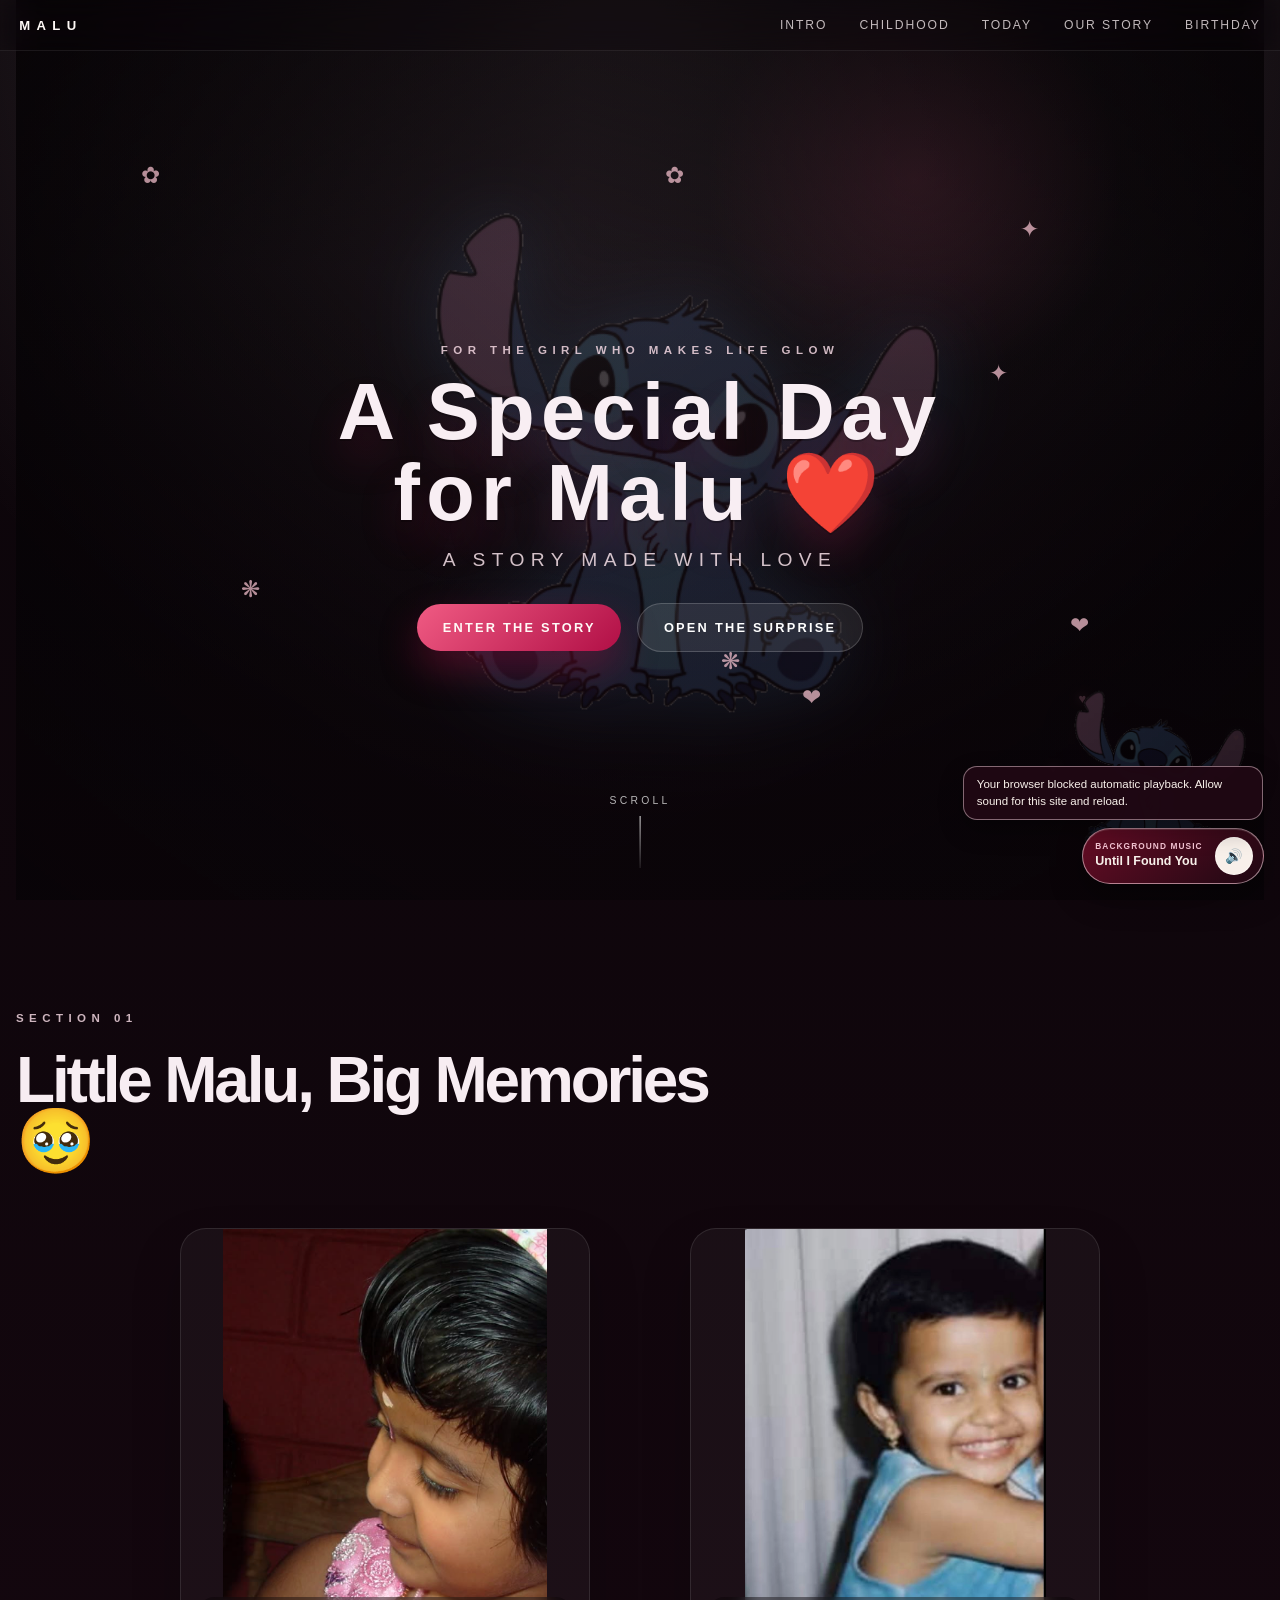
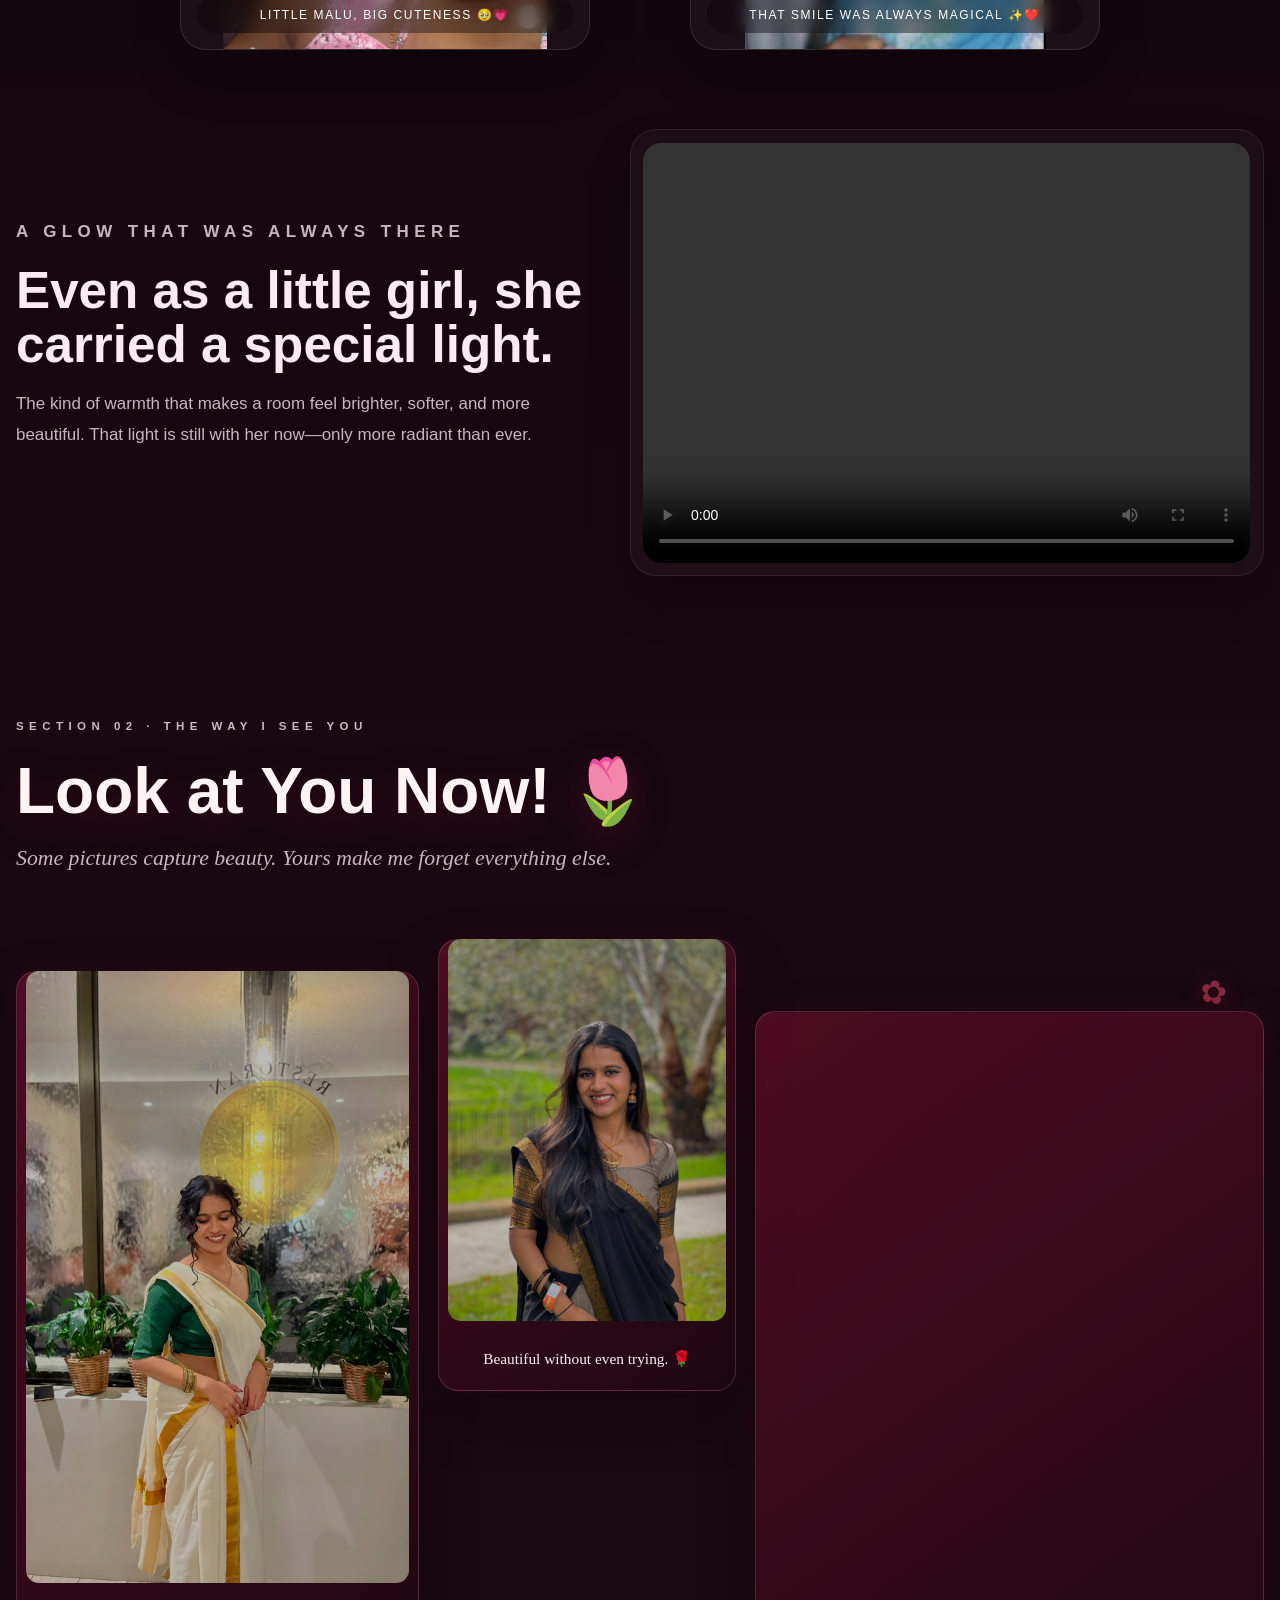
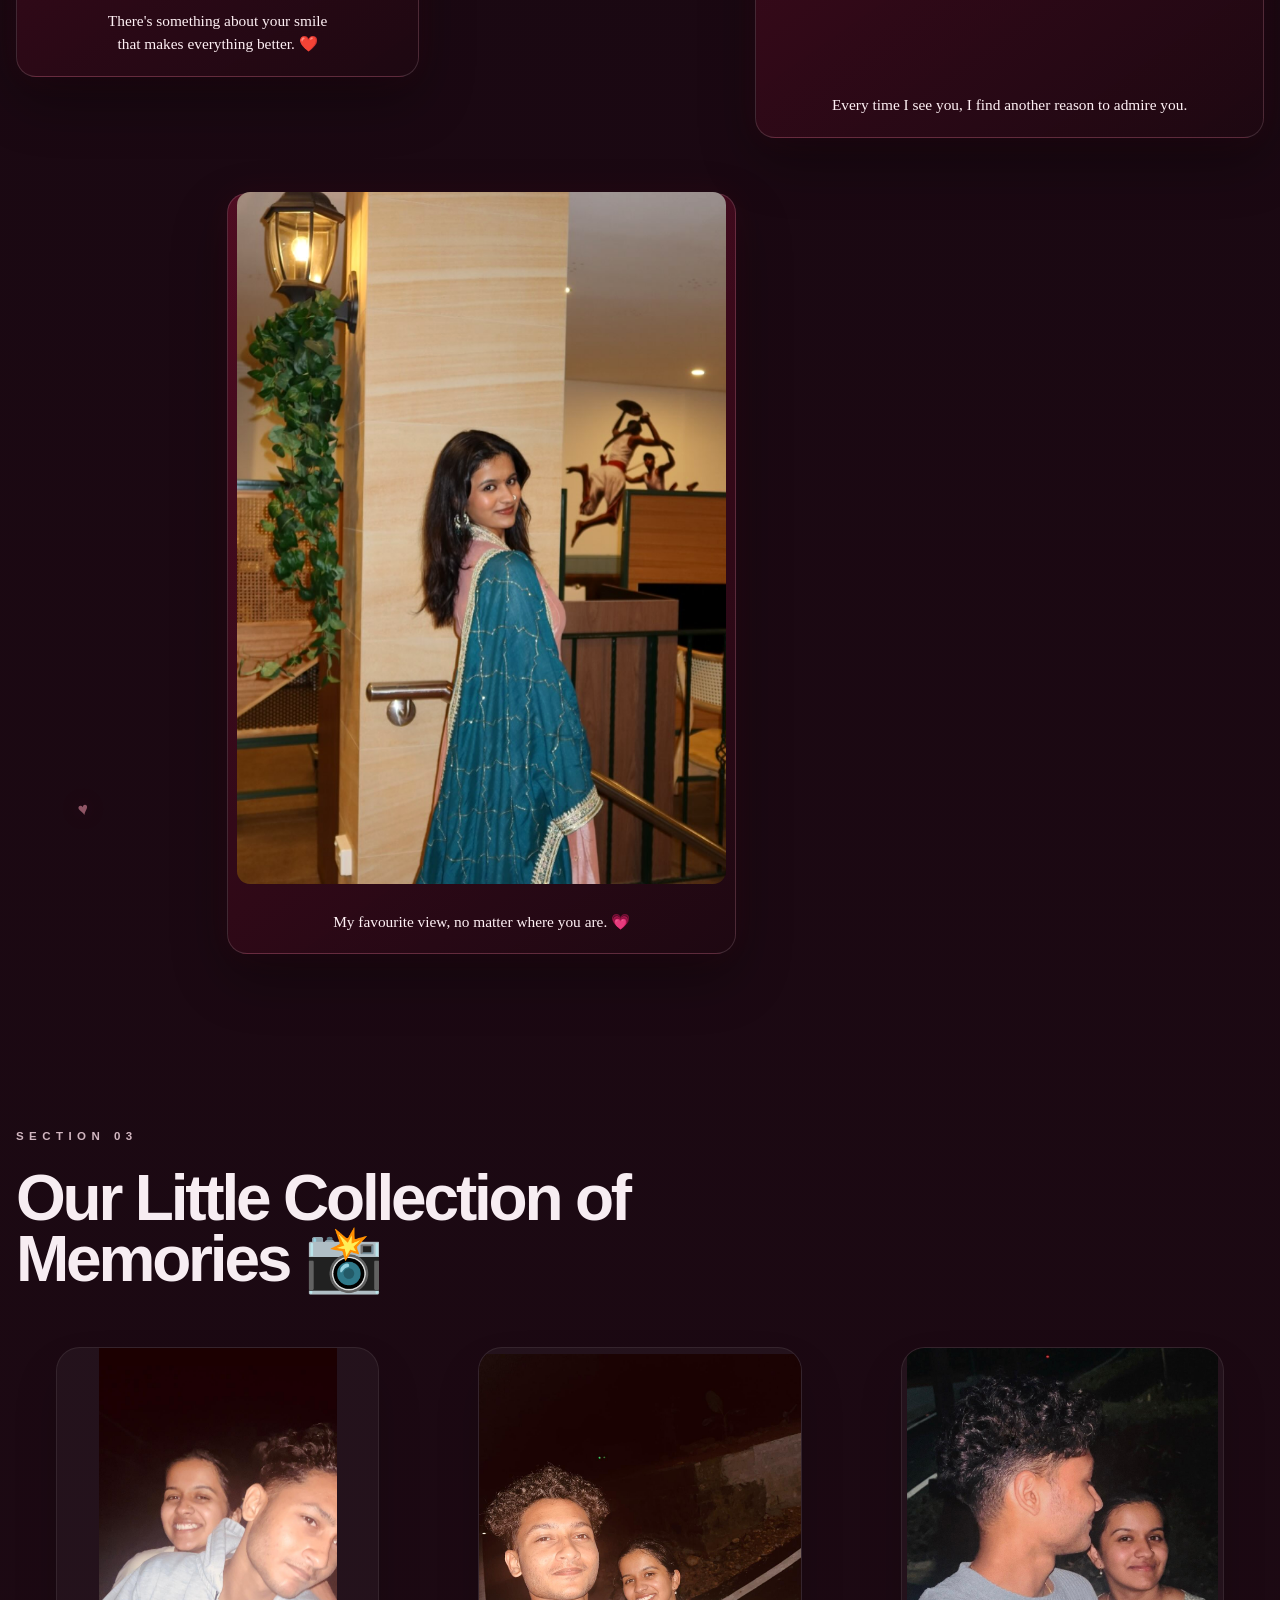
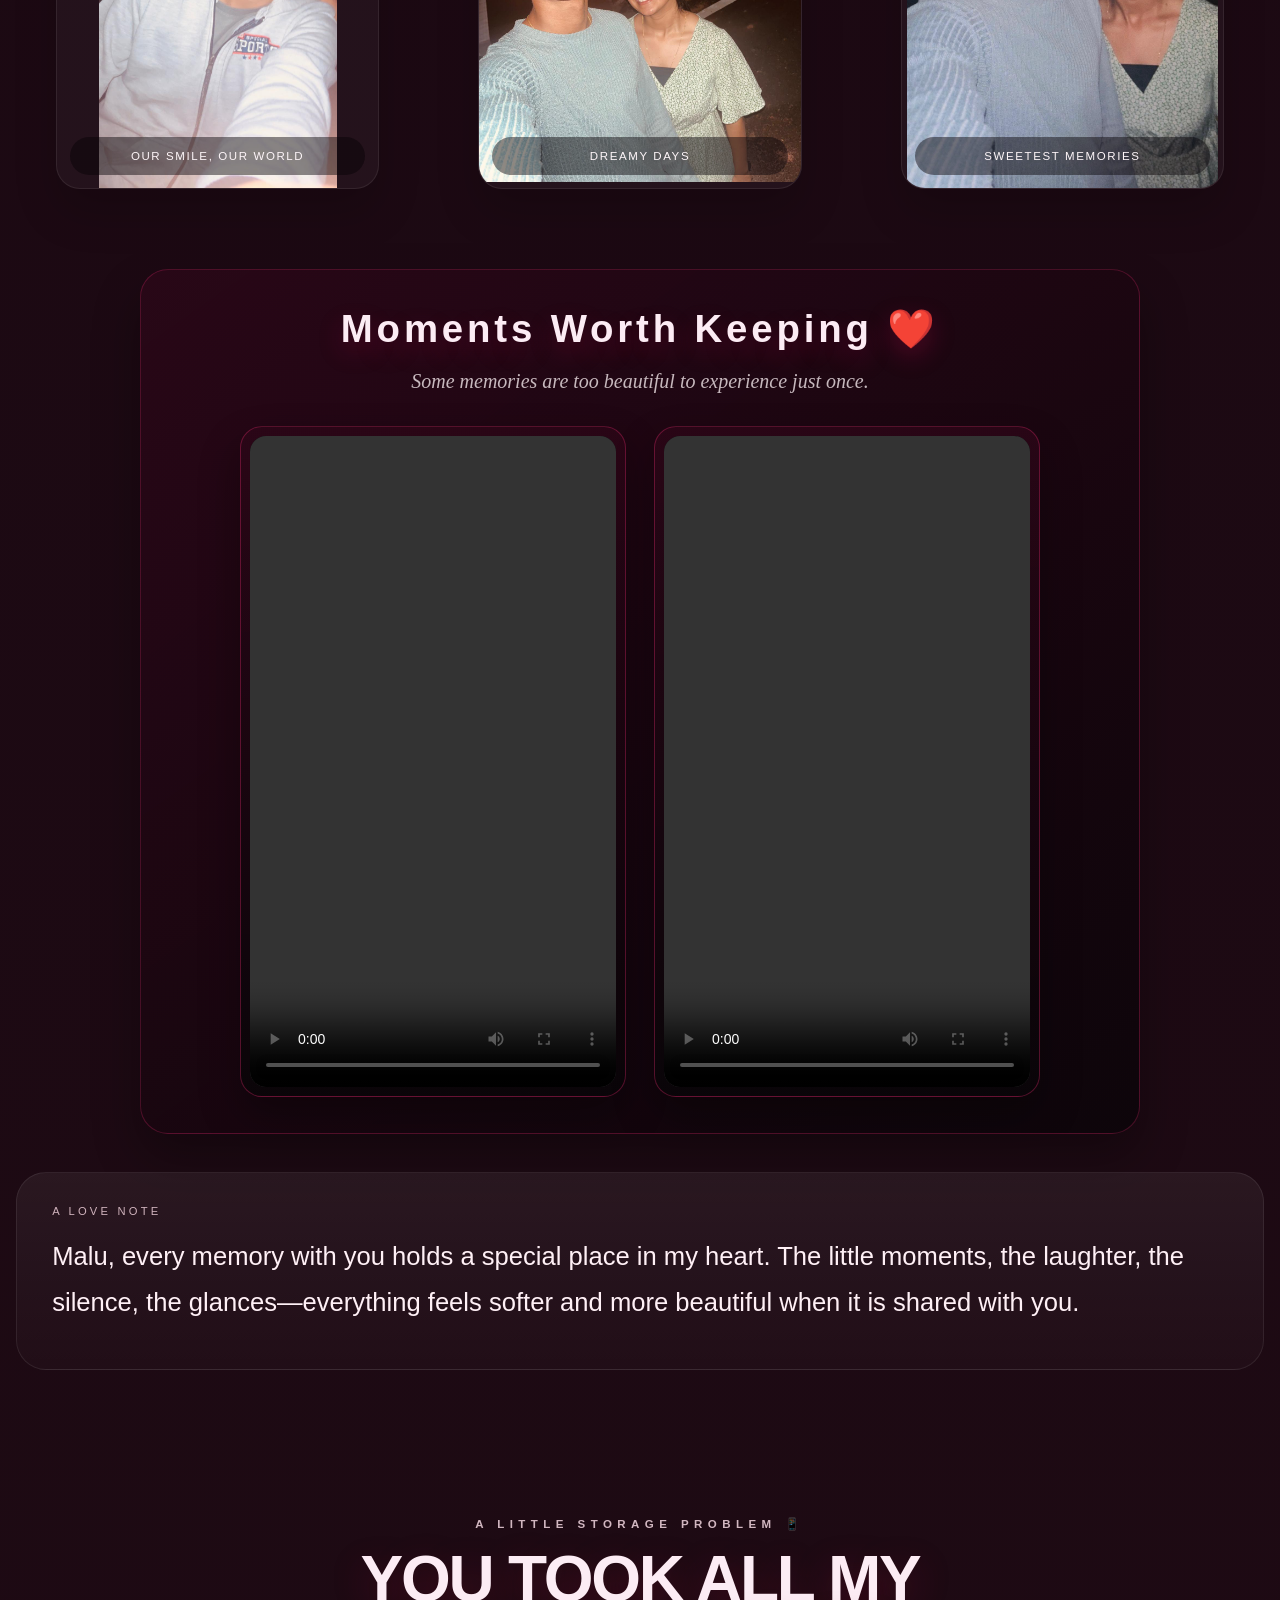
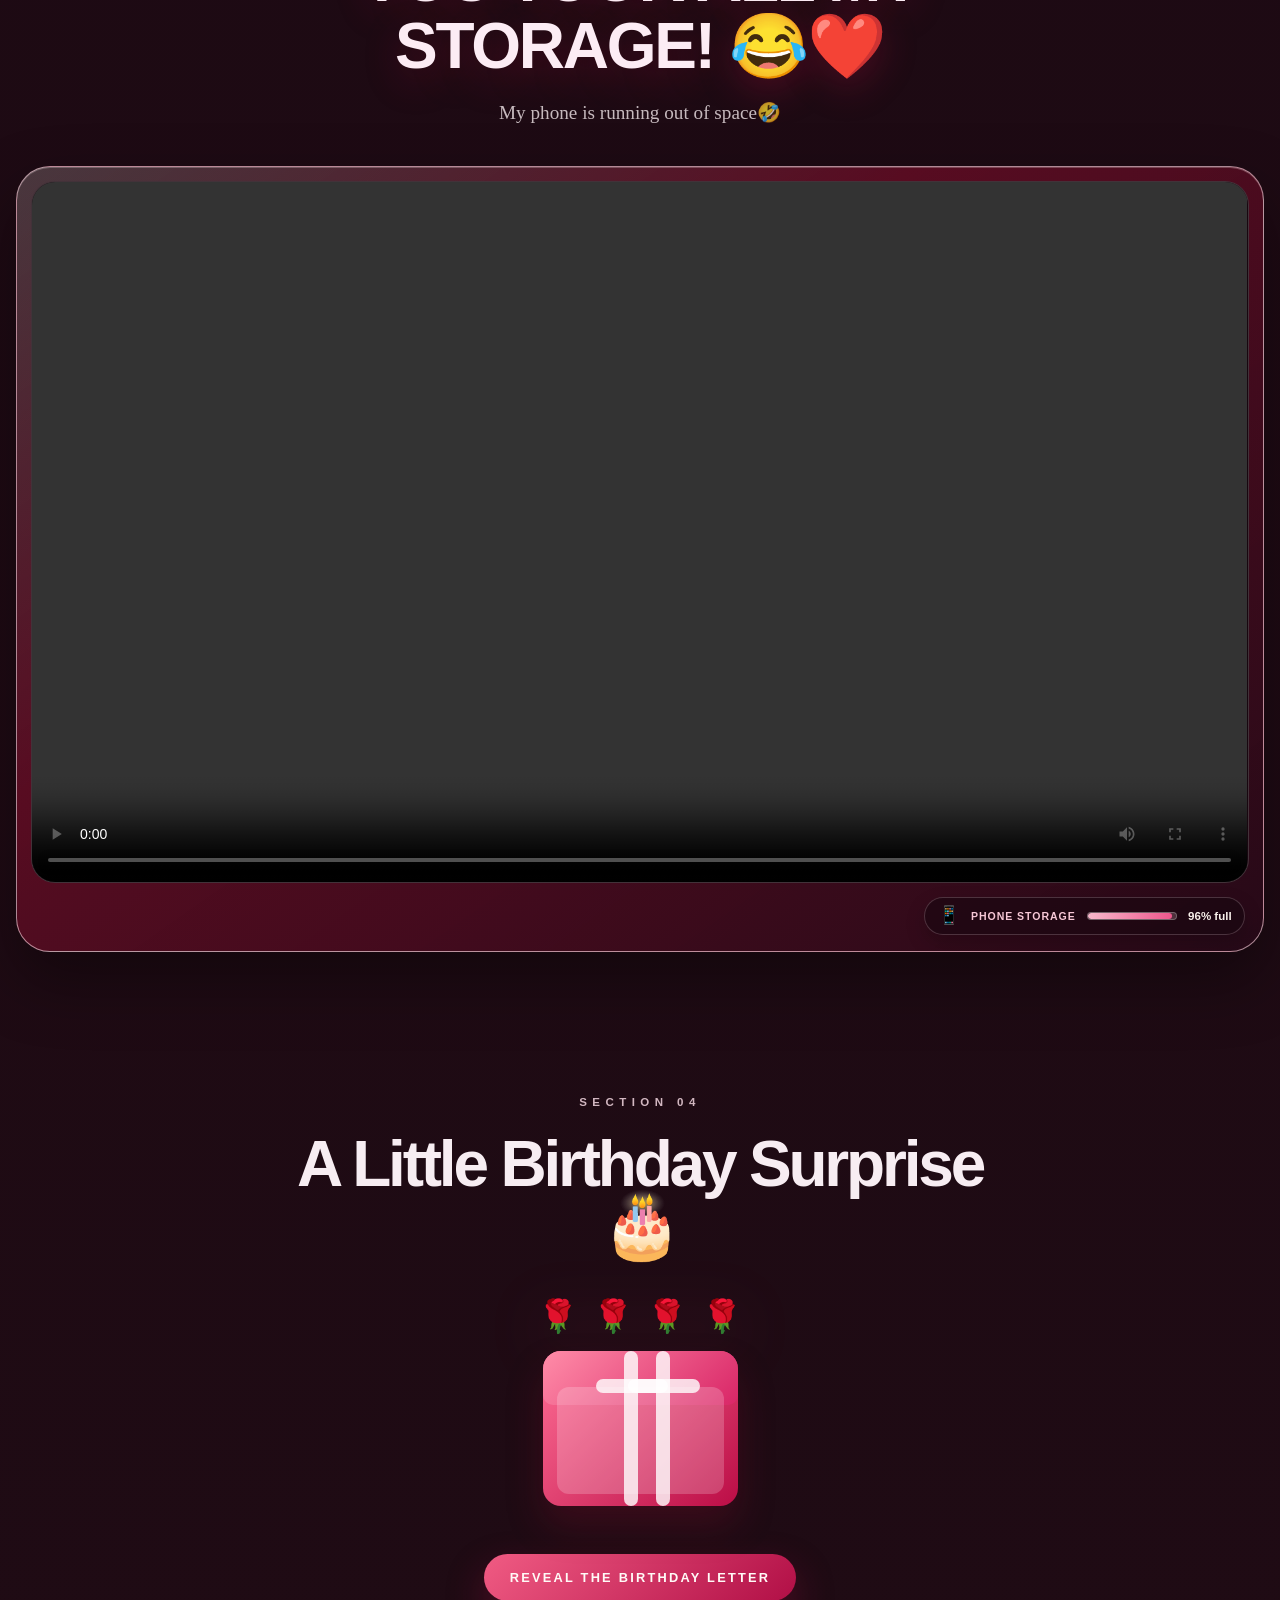
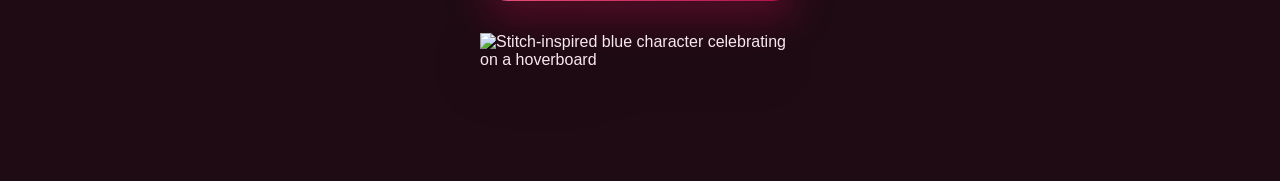
==== index.html @ 9139779d "Save birthday website updates Co-authored-by: Copilot <223556219+Copilot@users.noreply.github.com>" ====
﻿<!DOCTYPE html>
<html lang="en">
  <head>
    <meta charset="UTF-8" />
    <meta name="viewport" content="width=device-width, initial-scale=1.0" />
    <title>A Special Day for Malu ❤️</title>
    <meta
      name="description"
      content="A cinematic, romantic birthday experience for Malu with a premium editorial design, storybook moments, and a heartfelt birthday finale."
    />
    <link rel="stylesheet" href="css/style.css?v=20261124-autoplay-music" />
    <script src="js/script.js?v=20261124-autoplay-music" defer></script>
  </head>
  <body>
    <div id="loader" class="loader" aria-live="polite">
      <div class="loader-ring"></div>
      <span>Opening the story</span>
    </div>

    <div class="stitch-background" aria-hidden="true">
      <img class="homepage-stitch-image" src="media/characters/Screenshot 2026-11-21 162611.png" alt="" />
      <span class="homepage-stitch-heart homepage-stitch-heart-one">♥</span>
      <span class="homepage-stitch-heart homepage-stitch-heart-two">♥</span>
      <span class="homepage-stitch-heart homepage-stitch-heart-three">♥</span>
    </div>

    <header class="topbar">
      <div class="topbar-inner">
        <a href="#intro" class="brand">MALU</a>
        <nav class="nav" aria-label="Main navigation">
          <a href="#intro">Intro</a>
          <a href="#childhood">Childhood</a>
          <a href="#today">Today</a>
          <a href="#story">Our Story</a>
          <a href="#birthday">Birthday</a>
        </nav>
        <button class="nav-toggle" type="button" aria-label="Toggle navigation" aria-expanded="false">
          <span></span>
          <span></span>
          <span></span>
        </button>
      </div>
    </header>

    <main class="site-shell">
      <section id="intro" class="hero section-panel">
        <div class="hero-media" aria-hidden="true">
          <img class="hero-stitch-image" src="media/characters/Screenshot 2026-11-21 162611.png" alt="" />
          <div class="hero-overlay"></div>
        </div>

        <div class="floating-petals" aria-hidden="true">
          <span>✿</span>
          <span>❋</span>
          <span>✦</span>
          <span>❤</span>
          <span>✿</span>
          <span>❋</span>
          <span>✦</span>
          <span>❤</span>
        </div>

        <div class="hero-content reveal">
          <p class="eyebrow">For the girl who makes life glow</p>
          <h1>A Special Day for Malu ❤️</h1>
          <p class="hero-subtitle">A STORY MADE WITH LOVE</p>
          <div class="hero-actions">
            <a class="button-primary" href="#childhood">Enter the story</a>
            <button class="button-secondary" type="button" data-target="#birthday">Open the surprise</button>
          </div>
        </div>

        <div class="scroll-indicator" aria-label="Scroll to the next section">
          <span>Scroll</span>
          <span class="scroll-line"></span>
        </div>
      </section>

      <section id="childhood" class="story-section section-panel reveal">
        <div class="section-heading">
          <p class="eyebrow">Section 01</p>
          <h2>Little Malu, Big Memories 🥹</h2>
        </div>

        <div class="gallery-grid childhood-gallery">
          <figure class="media-card childhood-card lightbox-trigger reveal" data-image="./media/childhood/Screenshot 2026-11-11 215910.png" data-caption="Little Malu, big cuteness 🥹💗">
            <img src="./media/childhood/Screenshot 2026-11-11 215910.png" alt="Little Malu as a child" />
            <figcaption>Little Malu, big cuteness 🥹💗</figcaption>
          </figure>
          <figure class="media-card childhood-card lightbox-trigger reveal" data-image="./media/childhood/Screenshot 2026-11-11 220209.png" data-caption="That smile was always magical ✨❤️">
            <img src="./media/childhood/Screenshot 2026-11-11 220209.png" alt="Malu smiling as a child" />
            <figcaption>That smile was always magical ✨❤️</figcaption>
          </figure>
        </div>

        <div class="feature-row">
          <div class="feature-copy">
            <p class="eyebrow">A glow that was always there</p>
            <h3>Even as a little girl, she carried a special light.</h3>
            <p>
              The kind of warmth that makes a room feel brighter, softer, and more beautiful.
              That light is still with her now—only more radiant than ever.
            </p>
          </div>
          <div class="feature-media video-frame">
            <video controls preload="metadata" aria-label="Childhood video of Malu">
              <source src="media/childhood/IMG_3162.mp4" type="video/mp4" />
            </video>
          </div>
        </div>
      </section>

      <section id="today" class="story-section section-panel reveal">
        <div class="section-heading gallery-heading">
          <p class="eyebrow">Section 02 · The way I see you</p>
          <h2>Look at You Now! 🌷</h2>
          <p class="gallery-subtitle">Some pictures capture beauty. Yours make me forget everything else.</p>
        </div>

        <div class="portrait-gallery" aria-label="Photographs of Malu">
          <figure class="portrait-card portrait-card-one reveal lightbox-trigger" data-image="media/now/Screenshot 2026-11-08 233700.png" data-caption="There's something about your smile that makes everything better. ❤️">
            <img class="portrait-image" src="media/now/Screenshot 2026-11-08 233700.png" alt="Malu in the first photograph" loading="lazy" decoding="async" />
            <figcaption>There's something about your smile that makes everything better. ❤️</figcaption>
          </figure>
          <figure class="portrait-card portrait-card-two reveal lightbox-trigger" data-image="media/now/Screenshot 2026-11-08 234834.png" data-caption="Beautiful without even trying. 🌹">
            <img class="portrait-image" src="media/now/Screenshot 2026-11-08 234834.png" alt="Malu in the second photograph" loading="lazy" decoding="async" />
            <figcaption>Beautiful without even trying. 🌹</figcaption>
          </figure>
          <figure class="portrait-card portrait-card-three reveal lightbox-trigger" data-image="media/now/Screenshot 2026-11-08 234926.png" data-caption="Every time I see you, I find another reason to admire you.">
            <img class="portrait-image" src="media/now/Screenshot 2026-11-08 234926.png" alt="Malu in the third photograph" loading="lazy" decoding="async" />
            <figcaption>Every time I see you, I find another reason to admire you.</figcaption>
          </figure>
          <figure class="portrait-card portrait-card-four reveal lightbox-trigger" data-image="media/now/Screenshot 2026-11-08 234954.png" data-caption="My favourite view, no matter where you are. 💗">
            <img class="portrait-image" src="media/now/Screenshot 2026-11-08 234954.png" alt="Malu in the fourth photograph" loading="lazy" decoding="async" />
            <figcaption>My favourite view, no matter where you are. 💗</figcaption>
          </figure>
          <span class="gallery-decoration gallery-decoration-rose" aria-hidden="true">✿</span>
          <span class="gallery-decoration gallery-decoration-heart" aria-hidden="true">♥</span>
        </div>
      </section>

      <section id="story" class="story-section section-panel reveal">
        <div class="section-heading">
          <p class="eyebrow">Section 03</p>
          <h2>Our Little Collection of Memories 📸</h2>
        </div>

        <div class="story-gallery our-story-gallery">
          <figure class="story-card lightbox-trigger" data-image="media/us/WhatsApp Image 2026-11-21 at 3.37.15 PM.jpeg" data-caption="One of the little moments I wish I could replay forever.">
            <img src="media/us/WhatsApp Image 2026-11-21 at 3.37.15 PM.jpeg" alt="Couple photo together" />
            <figcaption>Our smile, our world</figcaption>
          </figure>
          <figure class="story-card lightbox-trigger" data-image="media/us/WhatsApp Image 2026-11-21 at 3.37.15 PM (1).jpeg" data-caption="Every memory with you feels like a dream I never want to wake from.">
            <img src="media/us/WhatsApp Image 2026-11-21 at 3.37.15 PM (1).jpeg" alt="Couple photo together" />
            <figcaption>Dreamy days</figcaption>
          </figure>
          <figure class="story-card lightbox-trigger" data-image="media/us/WhatsApp Image 2026-11-21 at 3.37.15 PM (2).jpeg" data-caption="The sweetest kind of happiness is the one we share.">
            <img src="media/us/WhatsApp Image 2026-11-21 at 3.37.15 PM (2).jpeg" alt="Couple photo together" />
            <figcaption>Sweetest memories</figcaption>
          </figure>
        </div>

        <section class="us-video-moments reveal fade-in-up" aria-labelledby="homepage-video-heading">
          <div class="us-video-heading">
            <h2 id="homepage-video-heading">Moments Worth Keeping ❤️</h2>
            <p>Some memories are too beautiful to experience just once.</p>
          </div>
          <div class="us-video-grid">
            <figure class="us-video-card">
              <video controls preload="metadata" playsinline aria-label="Our favourite moments together, video one">
                <source src="media/us/IMG_0276.mp4" type="video/mp4" />
              </video>
            </figure>
            <figure class="us-video-card">
              <video controls preload="metadata" playsinline aria-label="Our favourite moments together, video two">
                <source src="media/us/IMG_0404.mp4" type="video/mp4" />
              </video>
            </figure>
          </div>
        </section>

        <div class="love-message reveal">
          <div class="message-label">A love note</div>
          <p class="typing-text" data-text="Malu, every memory with you holds a special place in my heart. The little moments, the laughter, the silence, the glances—everything feels softer and more beautiful when it is shared with you."></p>
        </div>
      </section>

      <section id="storage-video" class="story-section section-panel storage-video-section reveal" aria-labelledby="storage-video-title">
        <div class="storage-video-heading">
          <p class="eyebrow">A LITTLE STORAGE PROBLEM 📱</p>
          <h2 id="storage-video-title">YOU TOOK ALL MY STORAGE! 😂❤️</h2>
          <p>
            My phone is running out of space🤣
          </p>
        </div>

        <div class="storage-video-frame">
          <video class="storage-video-player" controls preload="metadata" playsinline aria-label="A playful video about running out of phone storage">
            <source src="media/videos/WhatsApp Video 2026-11-24 at 9.21.32 PM.mp4" type="video/mp4" />
            Your browser does not support HTML video.
          </video>
          <div class="storage-status">
            <span class="storage-status-icon" aria-hidden="true">📱</span>
            <span class="storage-status-label">PHONE STORAGE</span>
            <span class="storage-meter" role="progressbar" aria-label="Phone storage nearly full" aria-valuemin="0" aria-valuemax="100" aria-valuenow="96">
              <span class="storage-meter-fill"></span>
            </span>
            <span class="storage-status-value">96% full</span>
          </div>
        </div>
      </section>

      <section id="birthday" class="story-section birthday-section section-panel reveal">
        <div class="section-heading center-heading">
          <p class="eyebrow">Section 04</p>
          <h2>A Little Birthday Surprise 🎂</h2>
        </div>

        <div class="birthday-stage">
          <div class="rose-ring" aria-hidden="true">
            <span>🌹</span>
            <span>🌹</span>
            <span>🌹</span>
            <span>🌹</span>
          </div>

          <button class="gift-box" id="gift-box" type="button" aria-label="Open the birthday gift">
            <span class="gift-lid"></span>
            <span class="gift-box-body"></span>
            <span class="gift-ribbon gift-ribbon-left"></span>
            <span class="gift-ribbon gift-ribbon-right"></span>
          </button>

          <audio id="site-background-music" autoplay loop preload="auto">
            <source src="media/music/until-i-found-you.mp3" type="audio/mpeg" />
          </audio>
        </div>

        <div class="letter-wrap">
          <button class="button-primary reveal-letter" id="reveal-letter" type="button">Reveal the birthday letter</button>
          <article class="letter-card" id="birthday-letter" hidden>
            <p>
              Happy Birthday, Malu! ❤️🌷<br /><br />
              I hope today brings you as much happiness as you bring to the people around you. I wish I could make this day extra special for you and give you all the little things that make you smile.<br /><br />
              I just want you to know how special you are to me. I love your smile, your little ways, your silly moments, and all those tiny things that make you, YOU.<br /><br />
              I hope this new chapter of your life brings you beautiful memories, peaceful days, exciting adventures, and everything you've been wishing for. Never stop being the sweet, crazy, lovely girl you are.<br /><br />
              Take care of yourself, smile a little extra today, eat your favourite things, and enjoy every moment. You deserve all the happiness in the world.<br /><br />
              Anyway, enjoy your day, have lots of cake,And remember, I'm always around whenever you need anything, whether it's a big problem or just someone to annoy. Neighbourhood support is available 24/7! 🤝❤️<br /><br />
              With love,<br />
              B
            </p>
          </article>
        </div>

        <div class="final-character reveal" aria-hidden="true">
          <img src="media/characters/stitch-hoverboard.svg" alt="Stitch-inspired blue character celebrating on a hoverboard" />
        </div>
      </section>
    </main>

    <div id="lightbox" class="lightbox" aria-hidden="true">
      <button class="lightbox-close" type="button" aria-label="Close expanded image">×</button>
      <img id="lightbox-image" src="" alt="Expanded memory" />
      <p id="lightbox-caption"></p>
    </div>

    <div id="confetti-layer" class="confetti-layer" aria-hidden="true"></div>

    <div class="site-music-player" role="group" aria-label="Background music player">
      <div class="site-music-info">
        <span class="site-music-eyebrow">BACKGROUND MUSIC</span>
        <span class="site-music-title">Until I Found You</span>
      </div>
      <button class="site-music-button site-mute-button" id="site-music-mute" type="button" aria-label="Mute music" title="Mute music" aria-pressed="false">
        <span aria-hidden="true">🔊</span>
      </button>
      <span class="site-music-status" id="site-music-status" aria-live="polite"></span>
    </div>
  </body>
</html>
---- css/style.css ----
﻿:root {
  --bg-deep: #0a0509;
  --bg-solid: #1a0812;
  --burgundy: #6a0d26;
  --burgundy-strong: #2c0718;
  --rose: #d72868;
  --rose-soft: #f7c7d6;
  --rose-ice: #fcecf4;
  --blush: #f9d4dd;
  --cream: #f8f0ea;
  --ivory: #fffaf7;
  --ink: #f7e7ee;
  --text-soft: rgba(255, 244, 247, 0.75);
  --card: rgba(22, 10, 17, 0.68);
  --card-strong: rgba(39, 15, 27, 0.82);
  --line: rgba(255, 255, 255, 0.18);
  --shadow: rgba(0, 0, 0, 0.34);
}

* {
  box-sizing: border-box;
}

html {
  scroll-behavior: smooth;
}

body {
  margin: 0;
  font-family: "Segoe UI", Tahoma, Geneva, Verdana, sans-serif;
  background:
    radial-gradient(circle at top, rgba(255, 231, 238, 0.22), transparent 10%),
    linear-gradient(180deg, var(--bg-deep) 0%, var(--bg-solid) 35%, #1f0b14 100%);
  color: var(--ink);
  overflow-x: hidden;
}

img,
video {
  display: block;
  max-width: 100%;
}

a {
  color: inherit;
  text-decoration: none;
}

button {
  font: inherit;
}

.site-shell {
  position: relative;
  z-index: 3;
}

.topbar {
  position: fixed;
  top: 0;
  left: 0;
  width: 100%;
  z-index: 30;
  padding: 1.1rem 1.2rem;
  background: rgba(9, 5, 9, 0.18);
  backdrop-filter: blur(16px);
  border-bottom: 1px solid rgba(255, 255, 255, 0.08);
}

.topbar-inner {
  max-width: 1260px;
  margin: 0 auto;
  display: flex;
  align-items: center;
  justify-content: space-between;
  gap: 1rem;
}

.brand {
  font-size: 0.82rem;
  font-weight: 800;
  letter-spacing: 0.4rem;
  color: var(--ivory);
}

.nav {
  display: flex;
  align-items: center;
  gap: 2rem;
  color: var(--text-soft);
  font-size: 0.76rem;
  letter-spacing: 0.12rem;
  text-transform: uppercase;
}

.nav a {
  position: relative;
  transition: color 0.2s ease;
}

.nav a::after {
  content: "";
  position: absolute;
  left: 0;
  bottom: -0.4rem;
  width: 100%;
  height: 1px;
  background: linear-gradient(90deg, transparent, #fff, transparent);
  opacity: 0;
  transform: scaleX(0.2);
  transition: opacity 0.2s ease, transform 0.2s ease;
}

.nav a:hover,
.nav a:focus-visible {
  color: #fff;
}

.nav a:hover::after,
.nav a:focus-visible::after {
  opacity: 1;
  transform: scaleX(1);
}

.nav-toggle {
  display: none;
  border: 1px solid rgba(255,255,255,0.18);
  background: rgba(255,255,255,0.05);
  border-radius: 12px;
  width: 48px;
  height: 48px;
  padding: 0.7rem 0.65rem;
  cursor: pointer;
}

.nav-toggle span {
  display: block;
  width: 100%;
  height: 2px;
  background: #fff;
  border-radius: 999px;
  margin: 5px 0;
}

.section-panel {
  width: min(1280px, calc(100% - 32px));
  margin: 0 auto;
}

.hero {
  position: relative;
  min-height: 100vh;
  display: grid;
  place-items: center;
  overflow: hidden;
  padding-top: 6rem;
}

.hero-media {
  position: absolute;
  inset: 0;
  overflow: hidden;
  z-index: 0;
}

.hero-stitch-image {
  position: absolute;
  top: 50%;
  left: 50%;
  z-index: 1;
  width: min(650px, 88vw);
  max-height: 80vh;
  object-fit: contain;
  opacity: 0.18;
  filter: drop-shadow(0 0 32px rgba(94, 181, 255, 0.52)) drop-shadow(0 0 70px rgba(94, 181, 255, 0.22));
  transform: translate(-50%, -50%);
  animation: heroStitchFloat 16s ease-in-out infinite;
}

.hero-overlay {
  position: absolute;
  inset: 0;
  z-index: 0;
  background:
    linear-gradient(180deg, rgba(7, 3, 6, 0.68), rgba(8, 4, 8, 0.4) 30%, rgba(10, 5, 9, 0.74)),
    radial-gradient(circle at 72% 20%, rgba(222, 91, 130, 0.24), transparent 18%),
    linear-gradient(90deg, rgba(0,0,0,0.54), rgba(13,6,10,0.12) 45%, rgba(0,0,0,0.54));
}

.floating-petals {
  position: absolute;
  inset: 0;
  pointer-events: none;
}

.floating-petals span {
  position: absolute;
  font-size: clamp(1.2rem, 1.8vw, 2rem);
  color: rgba(255, 201, 214, 0.7);
  animation: petalFloat 10s linear infinite;
}

.floating-petals span:nth-child(1) { left: 10%; top: 18%; animation-delay: 0.5s; }
.floating-petals span:nth-child(2) { left: 18%; top: 64%; animation-delay: 1.7s; }
.floating-petals span:nth-child(3) { right: 18%; top: 24%; animation-delay: 2.2s; }
.floating-petals span:nth-child(4) { right: 14%; top: 68%; animation-delay: 3.2s; }
.floating-petals span:nth-child(5) { left: 52%; top: 18%; animation-delay: 0.9s; }
.floating-petals span:nth-child(6) { right: 42%; top: 72%; animation-delay: 1.2s; }
.floating-petals span:nth-child(7) { left: 78%; top: 40%; animation-delay: 2.9s; }
.floating-petals span:nth-child(8) { left: 63%; top: 76%; animation-delay: 3.8s; }

.hero-content {
  position: relative;
  z-index: 1;
  max-width: 860px;
  text-align: center;
  padding: 2rem 0;
}

.eyebrow {
  margin: 0 0 1rem;
  color: rgba(255, 226, 236, 0.8);
  font-size: 0.72rem;
  letter-spacing: 0.34rem;
  text-transform: uppercase;
  font-weight: 700;
}

.hero h1 {
  margin: 0;
  font-size: clamp(2.4rem, 6.2vw, 5.6rem);
  line-height: 1.02;
  letter-spacing: 0.08em;
  text-transform: none;
  font-weight: 900;
  color: #f8eef3;
  text-shadow: 0 2px 0 rgba(0,0,0,0.22), 0 24px 42px rgba(208, 33, 93, 0.18);
  text-wrap: balance;
}

.hero-subtitle {
  margin: 1rem auto 0;
  font-size: clamp(0.8rem, 1.5vw, 1.2rem);
  letter-spacing: 0.4rem;
  text-transform: uppercase;
  color: rgba(255, 233, 240, 0.82);
}

.hero-actions {
  display: flex;
  justify-content: center;
  align-items: center;
  gap: 1rem;
  flex-wrap: wrap;
  margin-top: 2rem;
}

.button-primary,
.button-secondary {
  appearance: none;
  border: none;
  border-radius: 999px;
  padding: 1rem 1.6rem;
  font-size: 0.8rem;
  font-weight: 800;
  letter-spacing: 0.14rem;
  text-transform: uppercase;
  cursor: pointer;
  transition: transform 0.2s ease, box-shadow 0.2s ease, background 0.2s ease;
}

.button-primary {
  background: linear-gradient(135deg, #f05b83, #b10f46);
  color: var(--ivory);
  box-shadow: 0 18px 38px rgba(176, 16, 70, 0.36);
}

.button-secondary {
  background: rgba(255,255,255,0.08);
  color: #fff;
  border: 1px solid rgba(255,255,255,0.18);
}

.button-primary:hover,
.button-secondary:hover,
.button-primary:focus-visible,
.button-secondary:focus-visible {
  transform: translateY(-2px);
}

.scroll-indicator {
  position: absolute;
  left: 50%;
  bottom: 2rem;
  transform: translateX(-50%);
  display: flex;
  flex-direction: column;
  align-items: center;
  gap: 0.6rem;
  color: rgba(255,255,255,0.7);
  font-size: 0.65rem;
  letter-spacing: 0.2rem;
  text-transform: uppercase;
  z-index: 1;
}

.scroll-line {
  width: 1px;
  height: 52px;
  background: linear-gradient(180deg, rgba(255,255,255,0.9), rgba(255,255,255,0.12));
  position: relative;
  overflow: hidden;
}

.scroll-line::after {
  content: "";
  position: absolute;
  left: 0;
  top: -100%;
  width: 100%;
  height: 100%;
  background: linear-gradient(180deg, transparent, #fff, transparent);
  animation: scrollLine 2.4s ease-in-out infinite;
}

.story-section {
  position: relative;
  padding: 7rem 0 2rem;
}

.section-heading {
  display: flex;
  flex-direction: column;
  gap: 0.6rem;
  margin-bottom: 2.5rem;
  max-width: 720px;
}

.align-right {
  align-items: flex-end;
  text-align: right;
  margin-left: auto;
}

.center-heading {
  align-items: center;
  text-align: center;
  margin-inline: auto;
}

.section-heading h2 {
  margin: 0;
  color: #f7edf2;
  font-size: clamp(2.4rem, 5vw, 4.4rem);
  letter-spacing: -0.05em;
  line-height: 0.96;
}

.gallery-grid {
  display: grid;
  gap: 1.3rem;
}

.four-up {
  grid-template-columns: repeat(4, minmax(0, 1fr));
}

.media-card {
  position: relative;
  overflow: hidden;
  border-radius: 26px;
  border: 1px solid rgba(255, 255, 255, 0.1);
  background: rgba(255,255,255,0.04);
  box-shadow: 0 25px 48px rgba(0,0,0,0.22);
  cursor: pointer;
  transform: translateY(0);
  transition: transform 0.35s ease, box-shadow 0.35s ease;
}

.media-card:hover,
.media-card:focus-visible {
  transform: translateY(-8px);
  box-shadow: 0 30px 60px rgba(0,0,0,0.28);
}

.media-card img {
  width: 100%;
  height: 420px;
  object-fit: cover;
  filter: saturate(1.06) contrast(1.05);
}

.childhood-gallery {
  grid-template-columns: repeat(2, minmax(0, 1fr));
  max-width: 1000px;
  margin-inline: auto;
}

.childhood-card img {
  object-fit: contain;
}

.media-card figcaption {
  position: absolute;
  left: 1rem;
  right: 1rem;
  bottom: 1rem;
  border-radius: 999px;
  background: rgba(10, 5, 9, 0.42);
  backdrop-filter: blur(8px);
  padding: 0.7rem 0.9rem;
  text-align: center;
  font-size: 0.75rem;
  letter-spacing: 0.1rem;
  text-transform: uppercase;
  color: #fff;
}

.feature-row {
  margin-top: 2.6rem;
  display: grid;
  grid-template-columns: 1.1fr 1.2fr;
  gap: 2rem;
  align-items: center;
}

.feature-copy {
  padding: 0.5rem 0;
}

.feature-copy h3 {
  margin: 0 0 1rem;
  color: #f9ebf1;
  font-size: clamp(2rem, 4vw, 3.2rem);
  line-height: 1.06;
}

.feature-copy p {
  color: var(--text-soft);
  font-size: 1.06rem;
  line-height: 1.8;
}

.video-frame {
  padding: 0.8rem;
  border-radius: 26px;
  background: rgba(255,255,255,0.03);
  border: 1px solid rgba(255,255,255,0.08);
  box-shadow: 0 25px 45px rgba(0,0,0,0.18);
  margin-top: 1.3rem;
}

.video-frame video {
  width: 100%;
  height: 420px;
  object-fit: contain;
  border-radius: 18px;
  background: #200b15;
}

.gallery-heading {
  max-width: 900px;
  margin-bottom: 3rem;
}

.gallery-heading h2 {
  max-width: 900px;
  color: #fff3f6;
  font-size: clamp(2.2rem, 5vw, 4.6rem);
  letter-spacing: 0;
  line-height: 1.04;
  text-wrap: balance;
  text-shadow: 0 12px 40px rgba(170, 15, 58, 0.26);
}

.gallery-heading h2 span {
  color: #e83d64;
  white-space: nowrap;
}

.gallery-subtitle {
  max-width: 600px;
  margin: 0.4rem 0 0;
  color: rgba(255, 230, 238, 0.78);
  font-family: Georgia, "Times New Roman", serif;
  font-size: clamp(1.1rem, 1.7vw, 1.45rem);
  font-style: italic;
  line-height: 1.6;
}

.portrait-gallery {
  position: relative;
  display: grid;
  grid-template-columns: repeat(12, minmax(0, 1fr));
  align-items: start;
  gap: clamp(1.4rem, 3vw, 3rem) 1.2rem;
  padding: 1rem 0 2rem;
}

.portrait-card {
  position: relative;
  z-index: 1;
  min-width: 0;
  margin: 0;
  padding: 0.55rem;
  border: 1px solid rgba(255, 226, 235, 0.15);
  border-radius: 20px;
  background: linear-gradient(145deg, rgba(111, 14, 43, 0.62), rgba(31, 8, 18, 0.74));
  box-shadow: 0 24px 55px rgba(0, 0, 0, 0.32), 0 0 32px rgba(155, 18, 57, 0.12);
  cursor: zoom-in;
  transition: box-shadow 0.45s ease, border-color 0.45s ease;
}

.portrait-card-one {
  grid-column: 1 / span 4;
  margin-top: 2rem;
}

.portrait-card-two {
  grid-column: 5 / span 3;
}

.portrait-card-three {
  grid-column: 8 / span 5;
  margin-top: 4.5rem;
}

.portrait-card-four {
  grid-column: 3 / span 5;
  margin-top: 1rem;
}

.portrait-card:hover,
.portrait-card:focus-visible {
  z-index: 2;
  border-color: rgba(255, 206, 220, 0.48);
  box-shadow: 0 30px 65px rgba(0, 0, 0, 0.4), 0 0 38px rgba(197, 26, 71, 0.22);
}

.portrait-image {
  display: block;
  width: 100%;
  height: auto;
  border-radius: 13px;
  filter: saturate(1.04) contrast(1.02);
  transform: translate3d(0, var(--parallax-y, 0px), 0);
  transition: transform 0.8s cubic-bezier(0.2, 0.7, 0.2, 1), filter 0.7s ease;
}

.portrait-card:hover .portrait-image,
.portrait-card:focus-visible .portrait-image {
  transform: translate3d(0, var(--parallax-y, 0px), 0) scale(1.025);
  filter: saturate(1.1) contrast(1.04);
}

.portrait-card figcaption {
  padding: 1rem 0.65rem 0.7rem;
  color: #fff1f5;
  font-family: Georgia, "Times New Roman", serif;
  font-size: clamp(0.95rem, 1.2vw, 1.12rem);
  line-height: 1.55;
  text-align: center;
  text-wrap: balance;
}

.gallery-decoration {
  position: absolute;
  z-index: 0;
  color: rgba(226, 68, 105, 0.55);
  pointer-events: none;
  text-shadow: 0 0 25px rgba(226, 68, 105, 0.24);
}

.gallery-decoration-rose {
  top: 3%;
  right: 3%;
  font-size: 2rem;
  transform: rotate(12deg);
}

.gallery-decoration-heart {
  bottom: 10%;
  left: 5%;
  color: rgba(242, 151, 174, 0.54);
  font-size: 1.1rem;
  transform: rotate(-12deg);
}

.editorial-grid {
  display: grid;
  grid-template-columns: 1.2fr 1fr 0.9fr;
  gap: 1.2rem;
  align-items: stretch;
}

.editorial-image,
.editorial-quote,
.editorial-stack {
  position: relative;
  border-radius: 28px;
  overflow: hidden;
  border: 1px solid rgba(255,255,255,0.08);
  background: rgba(255,255,255,0.04);
  box-shadow: 0 30px 52px rgba(0,0,0,0.18);
}

.editorial-image img {
  width: 100%;
  height: 100%;
  object-fit: cover;
  filter: saturate(1.08) contrast(1.05);
}

.editorial-image.tall {
  min-height: 560px;
}

.editorial-stack {
  display: grid;
  gap: 1.2rem;
  padding: 0;
  background: transparent;
  border: none;
  box-shadow: none;
}

.editorial-image.short {
  min-height: 260px;
  border-radius: 24px;
}

.caption-box {
  position: absolute;
  left: 1rem;
  bottom: 1rem;
  border-radius: 999px;
  padding: 0.7rem 1rem;
  background: rgba(12, 6, 10, 0.42);
  backdrop-filter: blur(10px);
  color: var(--ivory);
  border: 1px solid rgba(255,255,255,0.14);
  font-size: 0.7rem;
  letter-spacing: 0.12rem;
  text-transform: uppercase;
}

.editorial-quote {
  display: grid;
  place-items: center;
  min-height: 240px;
  padding: 2rem 1.5rem;
  background: linear-gradient(160deg, rgba(108,13,38,0.8), rgba(45,9,23,0.78));
}

.editorial-quote p {
  margin: 0;
  font-size: clamp(1.7rem, 2vw, 2.6rem);
  line-height: 1.18;
  text-align: center;
  color: #fff5f8;
}

.story-gallery {
  display: grid;
  grid-template-columns: repeat(4, minmax(0, 1fr));
  gap: 1.2rem;
}

.our-story-gallery {
  grid-template-columns: repeat(3, minmax(0, 1fr));
}

.story-card {
  position: relative;
  overflow: hidden;
  border-radius: 24px;
  background: rgba(255,255,255,0.04);
  border: 1px solid rgba(255,255,255,0.08);
  box-shadow: 0 24px 44px rgba(0,0,0,0.16);
  cursor: pointer;
}

.story-card img {
  width: 100%;
  height: 440px;
  object-fit: cover;
}

.our-story-gallery .story-card img {
  object-fit: contain;
}

.story-card figcaption {
  position: absolute;
  left: 0.8rem;
  right: 0.8rem;
  bottom: 0.8rem;
  background: rgba(7,4,8,0.46);
  border-radius: 999px;
  padding: 0.8rem 0.9rem;
  text-align: center;
  font-size: 0.72rem;
  letter-spacing: 0.1rem;
  text-transform: uppercase;
  color: #fdf5f8;
}

.love-message {
  margin-top: 2.4rem;
  padding: 2rem 2.2rem;
  border-radius: 30px;
  background: linear-gradient(180deg, rgba(255,255,255,0.06), rgba(255,255,255,0.02));
  border: 1px solid rgba(255,255,255,0.08);
}

.message-label {
  color: rgba(255, 223, 233, 0.78);
  letter-spacing: 0.2rem;
  text-transform: uppercase;
  font-size: 0.7rem;
  margin-bottom: 1rem;
}

.typing-text {
  margin: 0;
  font-size: clamp(1.15rem, 2vw, 1.75rem);
  line-height: 1.8;
  color: #fff0f6;
  min-height: 6.5rem;
}

.birthday-section {
  padding-bottom: 7rem;
}

.birthday-stage {
  display: flex;
  flex-direction: column;
  align-items: center;
  justify-content: center;
  gap: 1rem;
  margin-top: 1.4rem;
}

.rose-ring {
  display: flex;
  gap: 0.9rem;
  font-size: clamp(1.8rem, 2.5vw, 2.7rem);
  filter: drop-shadow(0 16px 30px rgba(240, 89, 131, 0.18));
}

.gift-box {
  position: relative;
  width: 195px;
  height: 155px;
  border: none;
  border-radius: 18px;
  background: linear-gradient(135deg, #ff6e95, #bb0d46);
  box-shadow: 0 20px 36px rgba(130, 16, 44, 0.28);
  cursor: pointer;
  outline: none;
  transition: transform 0.2s ease;
}

.gift-box:hover,
.gift-box:focus-visible {
  transform: translateY(-2px);
}

.gift-box-body {
  position: absolute;
  inset: 36px 14px 12px;
  border-radius: 12px;
  background: rgba(255,255,255,0.2);
}

.gift-lid {
  position: absolute;
  left: 0;
  right: 0;
  top: 0;
  height: 54px;
  border-radius: 18px 18px 10px 10px;
  background: linear-gradient(135deg, #ff8ca8, #d92667);
  transform-origin: center bottom;
  transition: transform 0.7s ease;
}

.gift-box.open .gift-lid {
  transform: rotate(-24deg) translate(-8px, -4px);
}

.gift-ribbon {
  position: absolute;
  top: 0;
  width: 14px;
  height: 100%;
  background: rgba(255,255,255,0.8);
  border-radius: 999px;
}

.gift-ribbon::before {
  content: "";
  position: absolute;
  left: -28px;
  top: 28px;
  width: 72px;
  height: 14px;
  background: rgba(255,255,255,0.8);
  border-radius: 999px;
}

.gift-ribbon-left { left: 42%; }
.gift-ribbon-right { left: 58%; }

.letter-wrap {
  margin: 3rem auto 0;
  max-width: 900px;
  text-align: center;
}

.letter-card {
  margin-top: 1.5rem;
  padding: 2rem;
  border-radius: 28px;
  background: linear-gradient(180deg, rgba(255,255,255,0.07), rgba(255,255,255,0.02));
  border: 1px solid rgba(255,255,255,0.12);
  box-shadow: 0 25px 40px rgba(0,0,0,0.2);
}

.letter-card p {
  margin: 0;
  color: #fff0f6;
  font-size: 1.08rem;
  line-height: 1.9;
}

.birthday-section .letter-card p {
  font-size: clamp(0.95rem, 1.3vw, 1.05rem);
  line-height: 1.75;
}

.final-character {
  display: flex;
  justify-content: center;
  margin-top: 2rem;
}

.final-character img {
  width: min(320px, 55vw);
  animation: floatCharacter 4s ease-in-out infinite;
  filter: drop-shadow(0 20px 28px rgba(0,0,0,0.22));
}

.lightbox {
  position: fixed;
  inset: 0;
  display: none;
  align-items: center;
  justify-content: center;
  flex-direction: column;
  padding: 2rem;
  background: rgba(8, 4, 8, 0.72);
  backdrop-filter: blur(12px);
  z-index: 60;
}

.lightbox.open {
  display: flex;
}

.lightbox img {
  max-width: min(80vw, 760px);
  max-height: 72vh;
  border-radius: 22px;
  box-shadow: 0 28px 52px rgba(0,0,0,0.3);
}

.lightbox p {
  margin-top: 1rem;
  color: #fff;
  text-align: center;
  max-width: 720px;
  font-size: 1rem;
  line-height: 1.7;
}

.lightbox-close {
  position: absolute;
  top: 1.5rem;
  right: 1.5rem;
  width: 52px;
  height: 52px;
  border: none;
  border-radius: 50%;
  background: rgba(255,255,255,0.12);
  color: #fff;
  font-size: 2rem;
  cursor: pointer;
}

.confetti-layer {
  position: fixed;
  inset: 0;
  z-index: 55;
  pointer-events: none;
  overflow: hidden;
}

.confetti {
  position: absolute;
  top: -20px;
  width: 12px;
  height: 18px;
  border-radius: 5px;
  animation: confettiFall 2.8s ease-in forwards;
}

.page-childhood .page-main {
  width: min(1120px, calc(100% - 2rem));
  margin: 0 auto;
  padding-top: 7rem;
  padding-bottom: 5rem;
}

.page-childhood .page-intro {
  padding-top: 1.2rem;
  text-align: center;
}

.page-childhood .page-intro h1 {
  max-width: 1000px;
  margin: 0 auto;
  font-size: clamp(2.2rem, 5vw, 4.6rem);
  line-height: 1.08;
  letter-spacing: 0.02em;
  text-transform: none;
  text-shadow: 0 16px 32px rgba(179, 9, 68, 0.28);
  text-wrap: balance;
}

.page-childhood .subtitle {
  max-width: 760px;
  margin: 1.1rem auto 0;
  color: rgba(255, 240, 246, 0.8);
  font-family: Georgia, "Times New Roman", serif;
  font-size: clamp(1.15rem, 2vw, 1.5rem);
  font-style: italic;
  line-height: 1.7;
}

.scrapbook-gallery {
  position: relative;
  z-index: 3;
  margin: 2.5rem auto 0;
  max-width: 1000px;
}

.scrapbook-grid {
  display: grid;
  grid-template-columns: repeat(2, minmax(0, 420px));
  gap: clamp(2rem, 5vw, 4rem);
  align-items: start;
  justify-content: center;
}

.scrapbook-photo {
  position: relative;
  width: 100%;
  margin: 0;
  padding: 1rem 1rem 3.3rem;
  background: linear-gradient(180deg, rgba(255, 250, 252, 0.96), rgba(248, 232, 238, 0.92));
  border: 1px solid rgba(90, 25, 44, 0.12);
  border-radius: 26px;
  box-shadow: 0 22px 40px rgba(18, 7, 12, 0.18), 0 0 0 7px rgba(255, 255, 255, 0.08);
  transform: rotate(var(--photo-rotation, 0deg));
  transition: transform 0.4s ease, box-shadow 0.45s ease;
  overflow: visible;
  cursor: zoom-in;
}

.scrapbook-photo:hover,
.scrapbook-photo:focus-visible {
  transform: rotate(var(--photo-rotation, 0deg)) translateY(-8px);
  box-shadow: 0 26px 44px rgba(18, 7, 12, 0.22), 0 0 0 7px rgba(255, 255, 255, 0.08);
}

.scrapbook-photo-one {
  --photo-rotation: -3deg;
  margin-top: 2.25rem;
}

.scrapbook-photo-two {
  --photo-rotation: 3deg;
  margin-top: 0.5rem;
}

.scrapbook-photo::before {
  content: "";
  position: absolute;
  inset: 1.1rem 1.1rem auto auto;
  width: 1.25rem;
  height: 1.25rem;
  border-radius: 50%;
  background: rgba(203, 24, 86, 0.18);
  box-shadow: 0 0 0 7px rgba(255, 255, 255, 0.32);
}

.scrapbook-photo::after {
  content: "";
  position: absolute;
  left: 50%;
  top: 0.7rem;
  width: 70%;
  height: 0.75rem;
  border-radius: 999px;
  background: linear-gradient(90deg, rgba(201, 38, 89, 0.12), rgba(255, 205, 220, 0.7), rgba(201, 38, 89, 0.12));
  transform: translateX(-50%);
}

.scrapbook-photo img {
  width: 100%;
  height: auto;
  max-height: 620px;
  object-fit: contain;
  display: block;
  border-radius: 12px;
  background: #f4e8ed;
  box-shadow: inset 0 0 0 1px rgba(77, 22, 38, 0.08);
  transition: transform 0.45s ease, filter 0.45s ease;
}

.scrapbook-photo:hover img,
.scrapbook-photo:focus-visible img {
  transform: scale(1.02);
  filter: saturate(1.08) contrast(1.04);
}

.scrapbook-photo figcaption {
  margin-top: 1.1rem;
  padding: 0.8rem 0.9rem 0;
  text-align: center;
  color: #4f1324;
  font-size: clamp(1rem, 1.7vw, 1.25rem);
  font-family: Georgia, "Times New Roman", serif;
  font-weight: 600;
  line-height: 1.5;
}

.scrapbook-ribbon {
  position: absolute;
  top: 0.4rem;
  width: 14px;
  height: 115%;
  border-radius: 999px;
  background: linear-gradient(180deg, #e4a0ba, #ce3f76, #9b1c4c);
  box-shadow: inset 0 0 0 2px rgba(255,255,255,0.25);
}

.scrapbook-ribbon::before {
  content: "";
  position: absolute;
  top: 1.1rem;
  left: -26px;
  width: 64px;
  height: 14px;
  border-radius: 999px;
  background: linear-gradient(90deg, #f3c0d3, #df5a89, #c42f67);
}

.ribbon-left {
  left: 0.8rem;
  transform: rotate(5deg);
}

.ribbon-right {
  right: 0.8rem;
  transform: rotate(-5deg);
}

.scrapbook-star,
.scrapbook-heart {
  position: absolute;
  z-index: 2;
  color: rgba(172, 19, 64, 0.7);
  font-size: clamp(1.2rem, 2vw, 1.8rem);
  text-shadow: 0 0 12px rgba(255, 255, 255, 0.45);
}

.star-one { left: 1.1rem; top: 2.4rem; }
.star-two { right: 1.2rem; bottom: 4.5rem; }
.heart-one { right: 2.3rem; top: 2.7rem; color: rgba(228, 72, 118, 0.8); }
.heart-two { left: 1.8rem; bottom: 3.5rem; color: rgba(214, 62, 104, 0.75); }

.page-childhood .page-actions {
  margin-top: 3rem;
  text-align: center;
}

.us-video-moments {
  max-width: 1000px;
  margin: clamp(2.5rem, 5vw, 4rem) auto 0;
  padding: clamp(1.25rem, 3vw, 2.25rem);
  border: 1px solid rgba(215, 40, 104, 0.28);
  border-radius: 28px;
  background: linear-gradient(145deg, rgba(44, 7, 24, 0.78), rgba(10, 5, 9, 0.82));
  box-shadow: 0 24px 48px rgba(0, 0, 0, 0.3);
}

.us-video-heading {
  margin-bottom: 1.75rem;
  text-align: center;
}

.us-video-heading h2 {
  margin: 0;
  color: var(--rose-ice);
  font-size: clamp(1.5rem, 3.8vw, 2.4rem);
  letter-spacing: 0.1em;
  line-height: 1.2;
  text-shadow: 0 10px 24px rgba(179, 9, 68, 0.3);
  text-wrap: balance;
}

.us-video-heading p {
  max-width: 720px;
  margin: 0.8rem auto 0;
  color: var(--text-soft);
  font-family: Georgia, "Times New Roman", serif;
  font-size: clamp(1rem, 2vw, 1.25rem);
  font-style: italic;
  line-height: 1.65;
}

.us-video-grid {
  display: grid;
  grid-template-columns: repeat(2, minmax(0, 1fr));
  gap: clamp(1rem, 2.5vw, 1.75rem);
  max-width: 800px;
  margin: 0 auto;
}

.us-video-card {
  min-width: 0;
  margin: 0;
  padding: 0.55rem;
  overflow: hidden;
  border: 1px solid rgba(215, 40, 104, 0.36);
  border-radius: 22px;
  background: linear-gradient(180deg, rgba(44, 7, 24, 0.82), rgba(10, 5, 9, 0.94));
  box-shadow: 0 20px 42px rgba(0, 0, 0, 0.32);
  transition: transform 0.35s ease, box-shadow 0.35s ease, border-color 0.35s ease;
}

.us-video-card:hover,
.us-video-card:focus-within {
  transform: translateY(-6px);
  border-color: rgba(215, 40, 104, 0.58);
  box-shadow: 0 28px 52px rgba(0, 0, 0, 0.4);
}

.us-video-card video {
  width: 100%;
  height: auto;
  aspect-ratio: 9 / 16;
  object-fit: contain;
  border-radius: 16px;
  background: #080408;
}

.storage-video-section {
  padding-top: clamp(4.5rem, 9vw, 8rem);
}

.storage-video-heading {
  max-width: 820px;
  margin: 0 auto 2.25rem;
  text-align: center;
}

.storage-video-heading .eyebrow {
  margin-bottom: 0.9rem;
}

.storage-video-heading h2 {
  margin: 0;
  color: var(--rose-ice);
  font-size: clamp(2.2rem, 5vw, 4.2rem);
  letter-spacing: -0.035em;
  line-height: 1.05;
  text-wrap: balance;
  text-shadow: 0 12px 36px rgba(170, 15, 58, 0.3);
}

.storage-video-heading > p:last-child {
  max-width: 660px;
  margin: 1rem auto 0;
  color: var(--text-soft);
  font-family: Georgia, "Times New Roman", serif;
  font-size: clamp(1rem, 2vw, 1.2rem);
  line-height: 1.75;
  text-wrap: pretty;
}

.storage-video-frame {
  width: fit-content;
  max-width: 100%;
  margin: 0 auto;
  padding: clamp(0.55rem, 1.4vw, 0.9rem);
  overflow: hidden;
  border: 1px solid rgba(255, 215, 226, 0.62);
  border-radius: clamp(22px, 3vw, 34px);
  background: linear-gradient(145deg, rgba(248, 240, 234, 0.2), rgba(106, 13, 38, 0.76) 38%, rgba(39, 10, 24, 0.94));
  box-shadow: 0 28px 64px rgba(0, 0, 0, 0.36), inset 0 1px 0 rgba(255, 250, 247, 0.24);
}

.storage-video-player {
  width: auto;
  height: min(78vh, 760px);
  max-width: 100%;
  aspect-ratio: auto 384 / 848;
  border: 1px solid rgba(255, 240, 245, 0.18);
  border-radius: clamp(15px, 2vw, 24px);
  background: #180710;
  object-fit: contain;
}

.storage-status {
  display: flex;
  align-items: center;
  gap: 0.7rem;
  width: fit-content;
  max-width: 100%;
  margin: 0.9rem 0.2rem 0.15rem auto;
  padding: 0.55rem 0.8rem;
  border: 1px solid rgba(255, 222, 232, 0.2);
  border-radius: 999px;
  background: rgba(25, 7, 17, 0.62);
  color: var(--cream);
  box-shadow: 0 8px 20px rgba(0, 0, 0, 0.18);
}

.storage-status-icon {
  font-size: 1.1rem;
  line-height: 1;
}

.storage-status-label {
  color: var(--rose-soft);
  font-size: 0.66rem;
  font-weight: 800;
  letter-spacing: 0.09em;
  white-space: nowrap;
}

.storage-meter {
  width: clamp(54px, 10vw, 90px);
  height: 8px;
  overflow: hidden;
  border: 1px solid rgba(255, 240, 245, 0.28);
  border-radius: 999px;
  background: rgba(255, 250, 247, 0.16);
}

.storage-meter-fill {
  display: block;
  width: 96%;
  height: 100%;
  border-radius: inherit;
  background: linear-gradient(90deg, #f8b8cb, #ed578c);
  box-shadow: 0 0 10px rgba(237, 87, 140, 0.52);
}

.storage-status-value {
  color: var(--cream);
  font-size: 0.72rem;
  font-weight: 700;
  white-space: nowrap;
}

.cinematic-link {
  position: relative;
  overflow: hidden;
  isolation: isolate;
}

.cinematic-link::before {
  content: "";
  position: absolute;
  inset: 0;
  background: linear-gradient(120deg, rgba(255,255,255,0.15), rgba(255,255,255,0.3), rgba(255,255,255,0.12));
  transform: translateX(-130%);
  transition: transform 0.6s ease;
  z-index: -1;
}

.cinematic-link:hover::before,
.cinematic-link:focus-visible::before {
  transform: translateX(130%);
}

body.transitioning::before {
  content: "";
  position: fixed;
  inset: 0;
  z-index: 90;
  background: linear-gradient(135deg, rgba(44, 6, 18, 0.86), rgba(150, 25, 65, 0.68), rgba(255, 205, 217, 0.62));
  animation: cinematicFade 0.7s ease forwards;
  pointer-events: none;
}

.lightbox img {
  max-width: min(80vw, 760px);
  max-height: 72vh;
  transform: scale(0.94);
  transition: transform 0.35s ease;
}

.lightbox.open img {
  transform: scale(1);
}

.loader {
  position: fixed;
  inset: 0;
  z-index: 80;
  display: flex;
  align-items: center;
  justify-content: center;
  gap: 1rem;
  flex-direction: column;
  background: #0b0508;
  color: #fff;
  letter-spacing: 0.24rem;
  text-transform: uppercase;
  font-size: 0.7rem;
  opacity: 1;
  visibility: visible;
  transition: opacity 0.7s ease, visibility 0.7s ease;
}

.loader.hidden {
  opacity: 0;
  visibility: hidden;
}

.loader-ring {
  width: 74px;
  height: 74px;
  border: 2px solid rgba(255,255,255,0.18);
  border-top-color: #f3a9c3;
  border-radius: 50%;
  animation: spin 1.2s linear infinite;
}

.reveal {
  opacity: 0;
  transform: translateY(28px);
  transition: opacity 0.8s ease, transform 0.8s ease;
}

.reveal.visible {
  opacity: 1;
  transform: translateY(0);
}

.site-music-player {
  position: fixed;
  right: max(1rem, env(safe-area-inset-right, 0px));
  bottom: max(1rem, env(safe-area-inset-bottom, 0px));
  z-index: 75;
  display: flex;
  align-items: center;
  gap: 0.65rem;
  max-width: calc(100vw - 2rem);
  padding: 0.5rem 0.65rem;
  border: 1px solid rgba(255, 222, 232, 0.56);
  border-radius: 999px;
  background: linear-gradient(140deg, rgba(106, 13, 38, 0.97), rgba(31, 8, 19, 0.97));
  box-shadow: 0 12px 32px rgba(0, 0, 0, 0.38), inset 0 1px 0 rgba(255, 250, 247, 0.15);
  color: var(--cream);
  backdrop-filter: blur(14px);
}

.site-music-player audio {
  display: none;
}

.site-music-button {
  display: grid;
  width: 38px;
  height: 38px;
  flex: 0 0 auto;
  place-items: center;
  padding: 0;
  border: 1px solid rgba(255, 240, 245, 0.32);
  border-radius: 50%;
  background: rgba(255, 250, 247, 0.12);
  color: var(--cream);
  cursor: pointer;
  transition: background-color 0.2s ease, transform 0.2s ease;
}

.site-music-button:first-of-type {
  border-color: rgba(255, 250, 247, 0.8);
  background: var(--cream);
  color: var(--burgundy-strong);
}

.site-music-button:hover {
  transform: scale(1.06);
  background: var(--rose-soft);
  color: var(--burgundy-strong);
}

.site-music-button:focus-visible {
  outline: 2px solid var(--cream);
  outline-offset: 3px;
}

.site-music-button span {
  font-size: 0.88rem;
  line-height: 1;
}

.site-music-info {
  display: grid;
  gap: 0.12rem;
  min-width: 0;
  padding-inline: 0.1rem;
}

.site-music-eyebrow {
  color: var(--rose-soft);
  font-size: 0.52rem;
  font-weight: 800;
  letter-spacing: 0.13em;
  line-height: 1.2;
  white-space: nowrap;
}

.site-music-title {
  color: var(--cream);
  font-size: 0.78rem;
  font-weight: 700;
  line-height: 1.25;
  white-space: nowrap;
}

.site-music-status {
  position: absolute;
  width: 1px;
  height: 1px;
  overflow: hidden;
  clip: rect(0, 0, 0, 0);
  white-space: nowrap;
  clip-path: inset(50%);
}

.site-music-status.is-visible {
  right: 0;
  bottom: calc(100% + 0.55rem);
  width: max-content;
  max-width: min(300px, calc(100vw - 2rem));
  height: auto;
  overflow: visible;
  padding: 0.6rem 0.8rem;
  border: 1px solid rgba(255, 222, 232, 0.45);
  border-radius: 14px;
  background: rgba(31, 8, 19, 0.97);
  box-shadow: 0 10px 24px rgba(0, 0, 0, 0.32);
  color: var(--cream);
  font-size: 0.72rem;
  line-height: 1.45;
  white-space: normal;
  clip: auto;
  clip-path: none;
}

.stitch-background {
  position: fixed;
  right: 2%;
  bottom: 3%;
  z-index: 2;
  pointer-events: none;
  display: flex;
  justify-content: flex-end;
  align-items: flex-end;
  filter: drop-shadow(0 18px 18px rgba(36, 7, 16, 0.16));
}

.stitch-video {
  display: block;
  width: 260px;
  height: auto;
  object-fit: contain;
  background: transparent;
  animation: stitchFloat 3s ease-in-out infinite;
}

.homepage-stitch-image {
  display: block;
  width: 220px;
  height: auto;
  object-fit: contain;
  background: transparent;
  animation: stitchFloat 3s ease-in-out infinite;
}

.homepage-stitch-heart {
  position: absolute;
  z-index: 1;
  color: #f5a1c0;
  font-size: 0.8rem;
  line-height: 1;
  text-shadow: 0 0 10px rgba(245, 124, 170, 0.75);
  animation: stitchHeartFloat 3.2s ease-in-out infinite;
}

.homepage-stitch-heart-one {
  top: 11%;
  left: 20%;
}

.homepage-stitch-heart-two {
  top: 31%;
  right: 7%;
  font-size: 0.65rem;
  animation-delay: 0.8s;
}

.homepage-stitch-heart-three {
  top: 46%;
  left: 7%;
  font-size: 0.7rem;
  animation-delay: 1.6s;
}

@keyframes petalFloat {
  0% { transform: translate3d(0, 20px, 0) scale(0.9); opacity: 0; }
  12% { opacity: 1; }
  100% { transform: translate3d(18px, -160px, 0) scale(1.15); opacity: 0; }
}

@keyframes scrollLine {
  0% { top: -100%; }
  100% { top: 100%; }
}

@keyframes stitchFloat {
  0%, 100% { transform: translateY(0) rotate(-2deg); }
  50% { transform: translateY(-15px) rotate(2deg); }
}

@keyframes heroStitchFloat {
  0%, 100% { transform: translate(-50%, -50%) rotate(-1deg); }
  50% { transform: translate(-50%, calc(-50% - 12px)) rotate(1deg); }
}

@keyframes stitchHeartFloat {
  0%, 100% { transform: translateY(0) scale(0.9); opacity: 0.55; }
  50% { transform: translateY(-8px) scale(1.1); opacity: 1; }
}

@keyframes floatCharacter {
  0%, 100% { transform: translateY(0) rotate(-1deg); }
  50% { transform: translateY(-12px) rotate(1deg); }
}

@keyframes confettiFall {
  0% { transform: translateY(0) rotate(0deg); opacity: 1; }
  100% { transform: translateY(110vh) rotate(540deg); opacity: 0; }
}

@keyframes cinematicFade {
  0% { opacity: 0; }
  100% { opacity: 1; }
}

@keyframes spin {
  to { transform: rotate(360deg); }
}

@media (max-width: 980px) {
  .scrapbook-grid {
    gap: 2rem;
  }

  .four-up,
  .story-gallery {
    grid-template-columns: repeat(2, minmax(0, 1fr));
  }

  .feature-row,
  .editorial-grid {
    grid-template-columns: 1fr;
  }

  .portrait-gallery {
    grid-template-columns: repeat(6, minmax(0, 1fr));
  }

  .portrait-card-one {
    grid-column: 1 / span 3;
  }

  .portrait-card-two {
    grid-column: 4 / span 3;
  }

  .portrait-card-three {
    grid-column: 2 / span 3;
    margin-top: 0;
  }

  .portrait-card-four {
    grid-column: 4 / span 3;
    margin-top: 0;
  }

  .nav {
    position: absolute;
    top: calc(100% + 0.8rem);
    right: 1rem;
    display: none;
    flex-direction: column;
    align-items: flex-start;
    gap: 1rem;
    padding: 1rem 1.2rem;
    border: 1px solid rgba(255,255,255,0.12);
    background: rgba(14, 8, 12, 0.82);
    border-radius: 18px;
    box-shadow: 0 18px 36px rgba(0,0,0,0.15);
  }

  .nav.open {
    display: flex;
  }

  .nav-toggle {
    display: inline-block;
  }
}

@media (max-width: 680px) {
  .site-music-player {
    right: max(0.75rem, env(safe-area-inset-right, 0px));
    bottom: max(0.75rem, env(safe-area-inset-bottom, 0px));
    gap: 0.45rem;
    padding: 0.42rem 0.5rem;
  }

  .site-music-button {
    width: 35px;
    height: 35px;
  }

  .site-music-title {
    font-size: 0.72rem;
  }

  .page-childhood .page-main {
    width: min(100% - 1.25rem, 460px);
    padding-top: 6.5rem;
  }

  .scrapbook-grid {
    grid-template-columns: minmax(0, 1fr);
    gap: 2.25rem;
  }

  .scrapbook-photo {
    max-width: 420px;
    justify-self: center;
  }

  .scrapbook-photo-one,
  .scrapbook-photo-two {
    margin-top: 0;
  }

  .scrapbook-photo-one {
    --photo-rotation: -1deg;
  }

  .scrapbook-photo-two {
    --photo-rotation: 1deg;
  }

  .scrapbook-ribbon {
    display: none;
  }

  .topbar {
    padding-inline: 0.8rem;
  }

  .hero {
    padding-top: 5.5rem;
  }

  .hero-stitch-image {
    width: min(440px, 88vw);
  }

  .hero h1 {
    font-size: clamp(2rem, 8vw, 3rem);
    letter-spacing: 0.06em;
  }

  .hero-subtitle {
    letter-spacing: 0.2rem;
  }

  .gallery-heading h2 {
    font-size: clamp(2rem, 9vw, 3.3rem);
  }

  .portrait-gallery {
    grid-template-columns: 1fr;
    gap: 1.6rem;
  }

  .portrait-card-one,
  .portrait-card-two,
  .portrait-card-three,
  .portrait-card-four {
    grid-column: 1;
    width: min(100%, 420px);
    margin: 0;
  }

  .portrait-card-two,
  .portrait-card-four {
    justify-self: end;
  }

  .hero-actions {
    flex-direction: column;
  }

  .button-primary,
  .button-secondary {
    width: 100%;
  }

  .four-up,
  .story-gallery,
  .childhood-gallery {
    grid-template-columns: 1fr;
  }

  .us-video-grid {
    grid-template-columns: 1fr;
    max-width: 400px;
  }

  .storage-status {
    gap: 0.5rem;
    margin-inline: auto 0.1rem;
    padding: 0.5rem 0.65rem;
  }

  .storage-status-label {
    font-size: 0.58rem;
    letter-spacing: 0.06em;
  }

  .media-card img,
  .story-card img,
  .video-frame video {
    height: 300px;
  }

  .stitch-video {
    width: 150px;
  }

  .homepage-stitch-image {
    width: 130px;
  }
}

@media (prefers-reduced-motion: reduce) {
  *, *::before, *::after {
    animation-duration: 0.01ms !important;
    animation-iteration-count: 1 !important;
    transition-duration: 0.01ms !important;
    scroll-behavior: auto !important;
  }

  .reveal {
    opacity: 1;
    transform: none;
  }

  .stitch-video {
    animation: none;
  }

  .homepage-stitch-image,
  .homepage-stitch-heart,
  .hero-stitch-image {
    animation: none;
  }
}
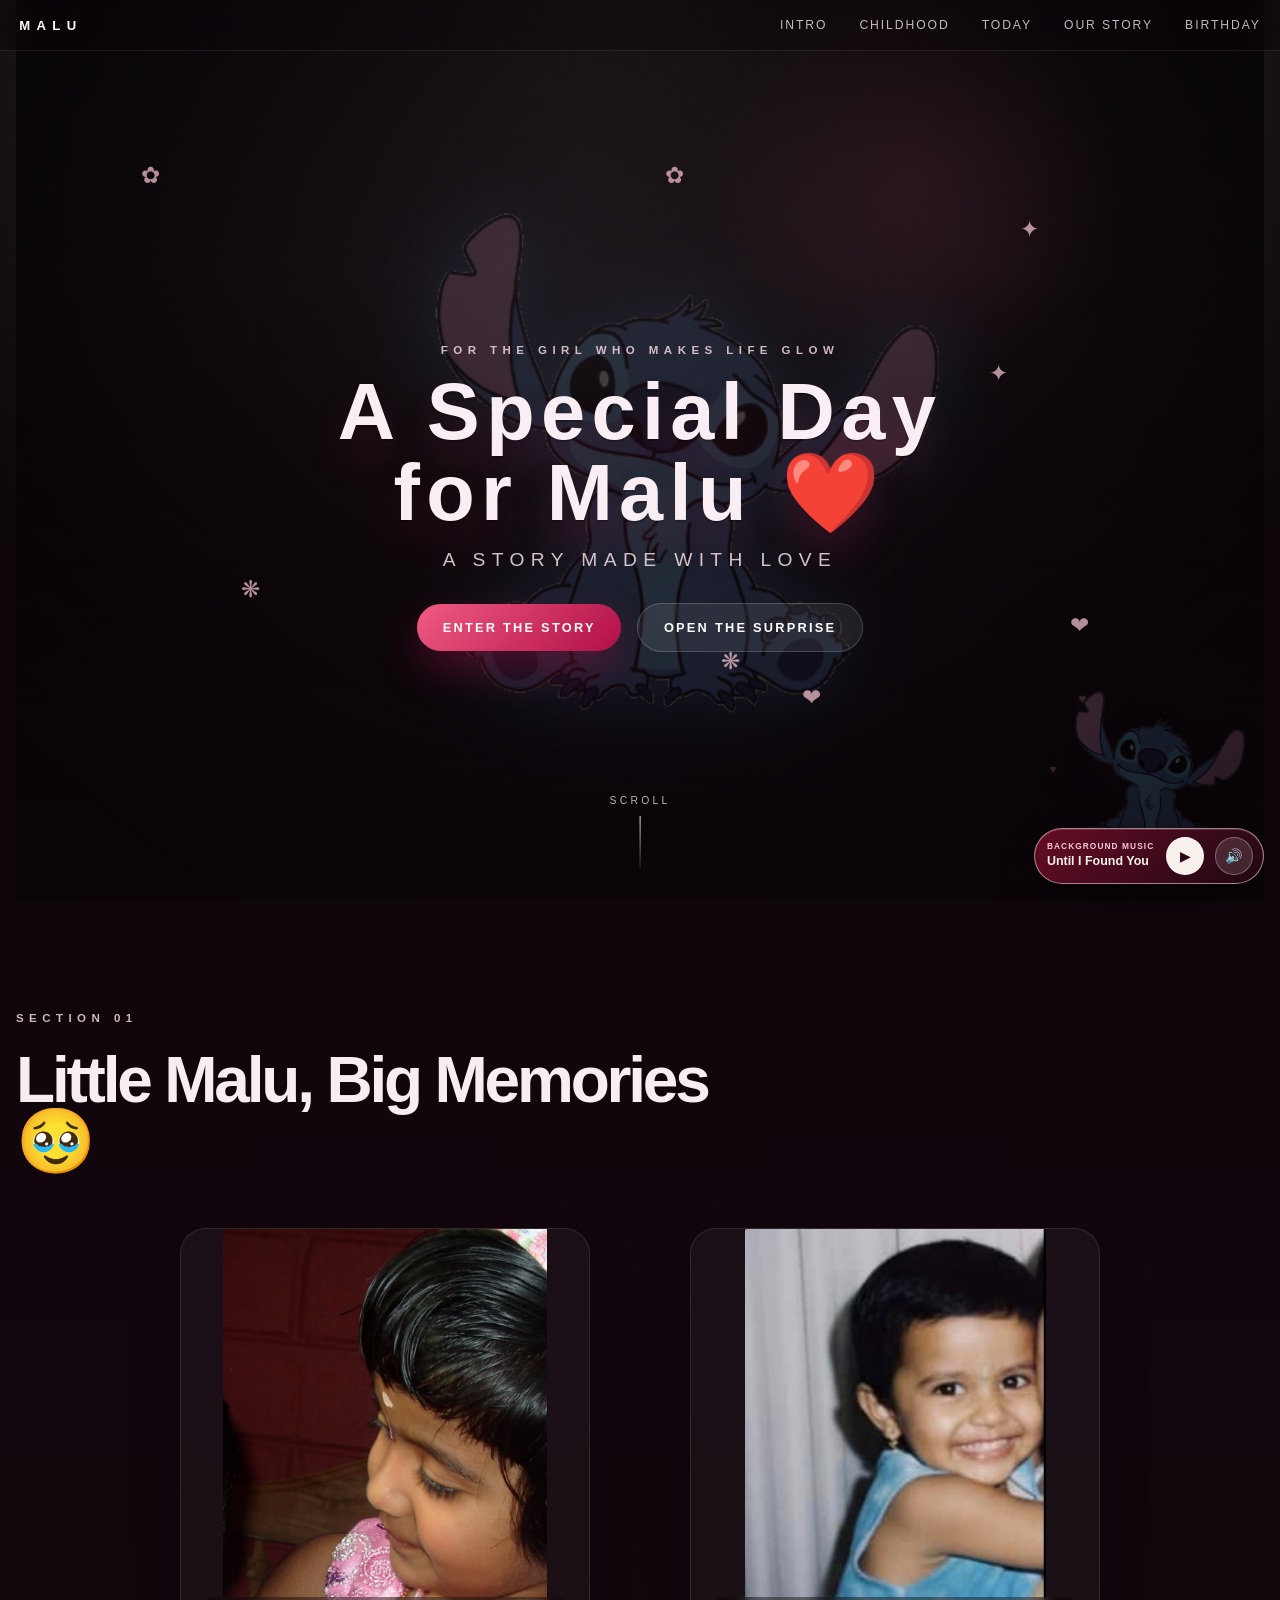
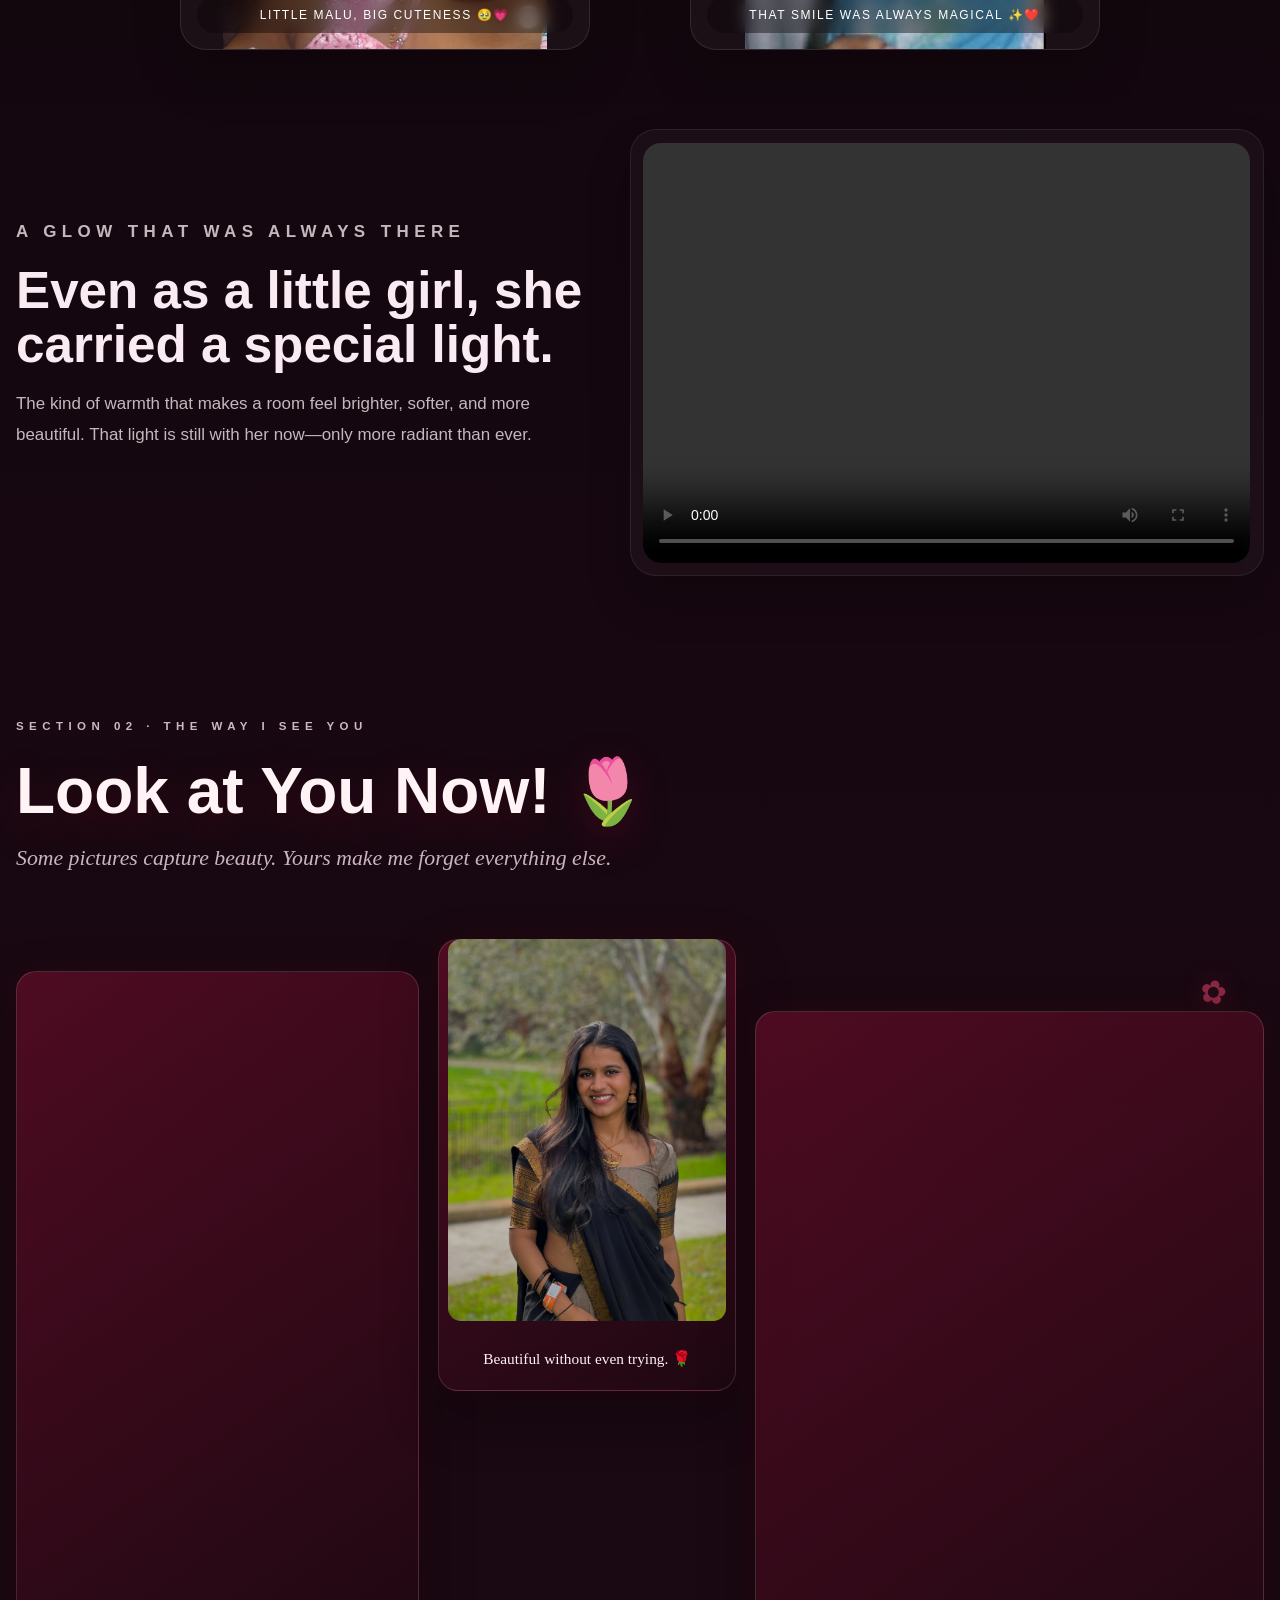
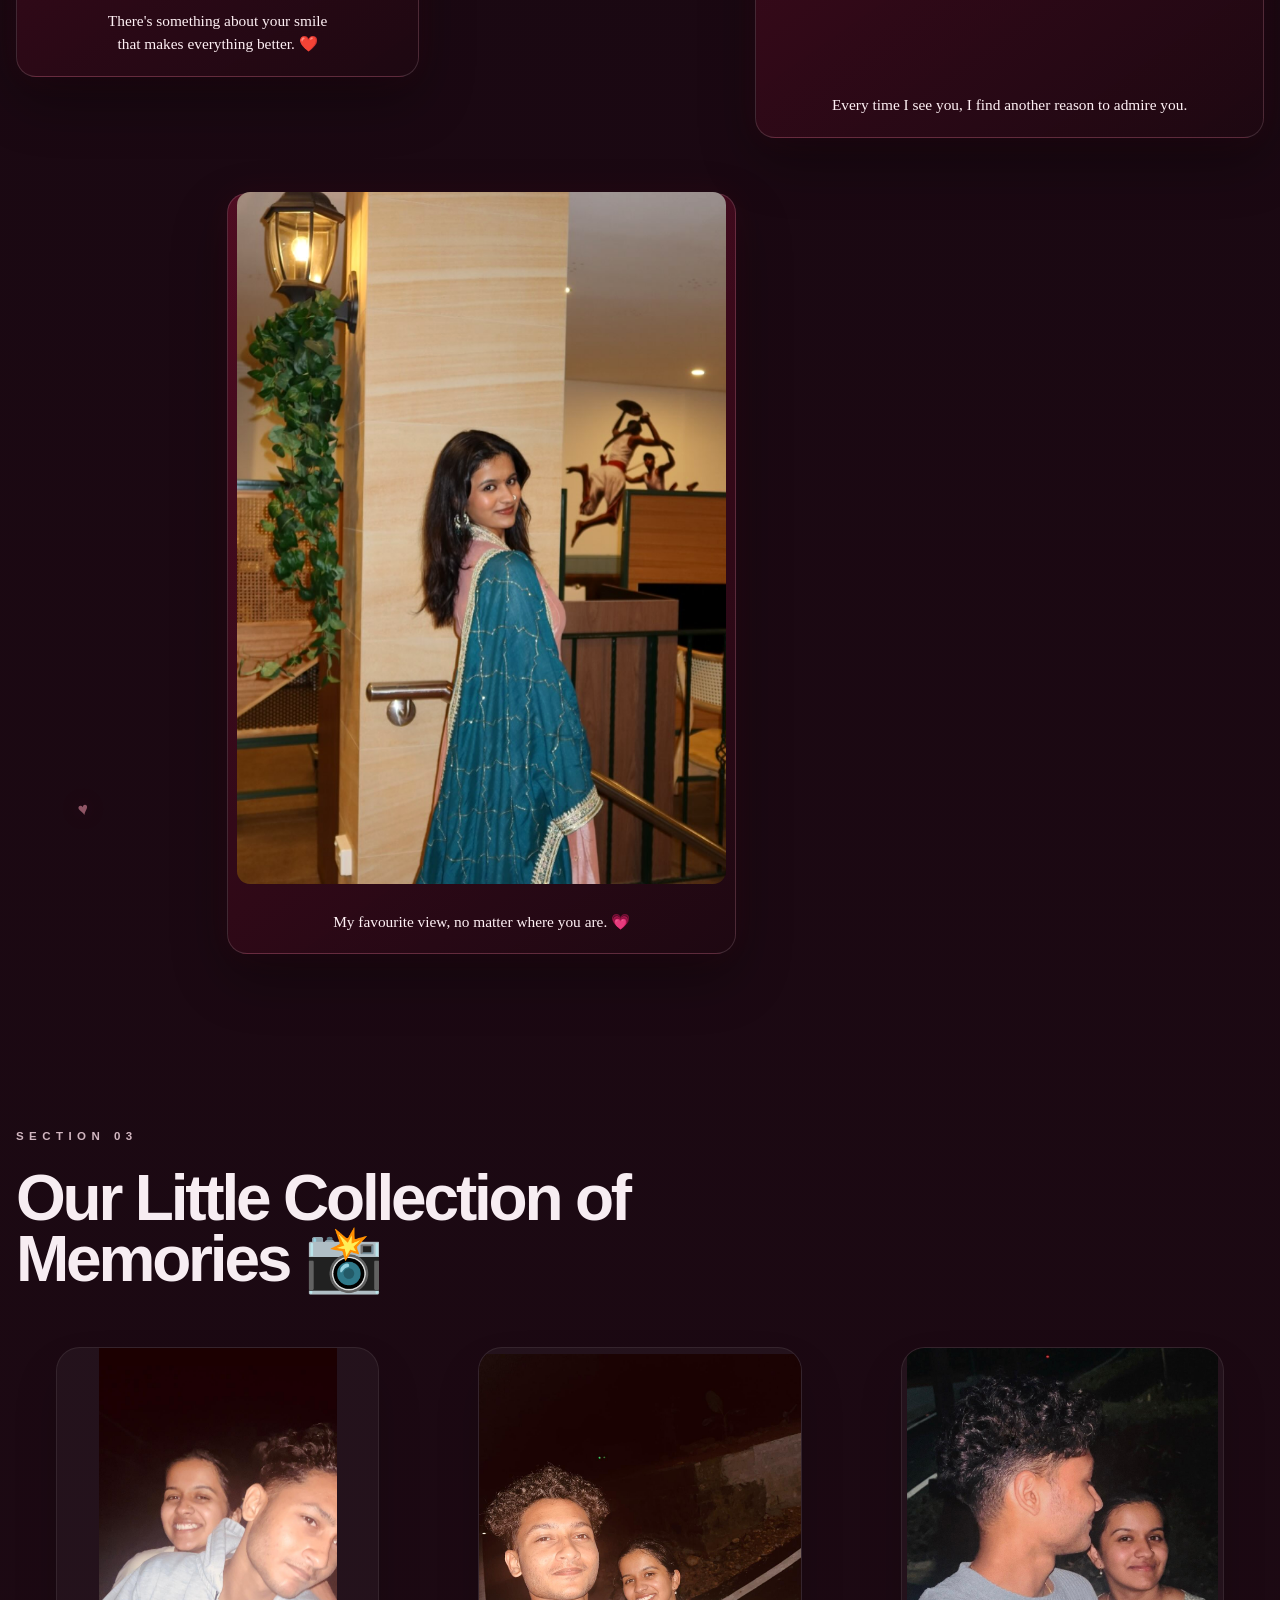
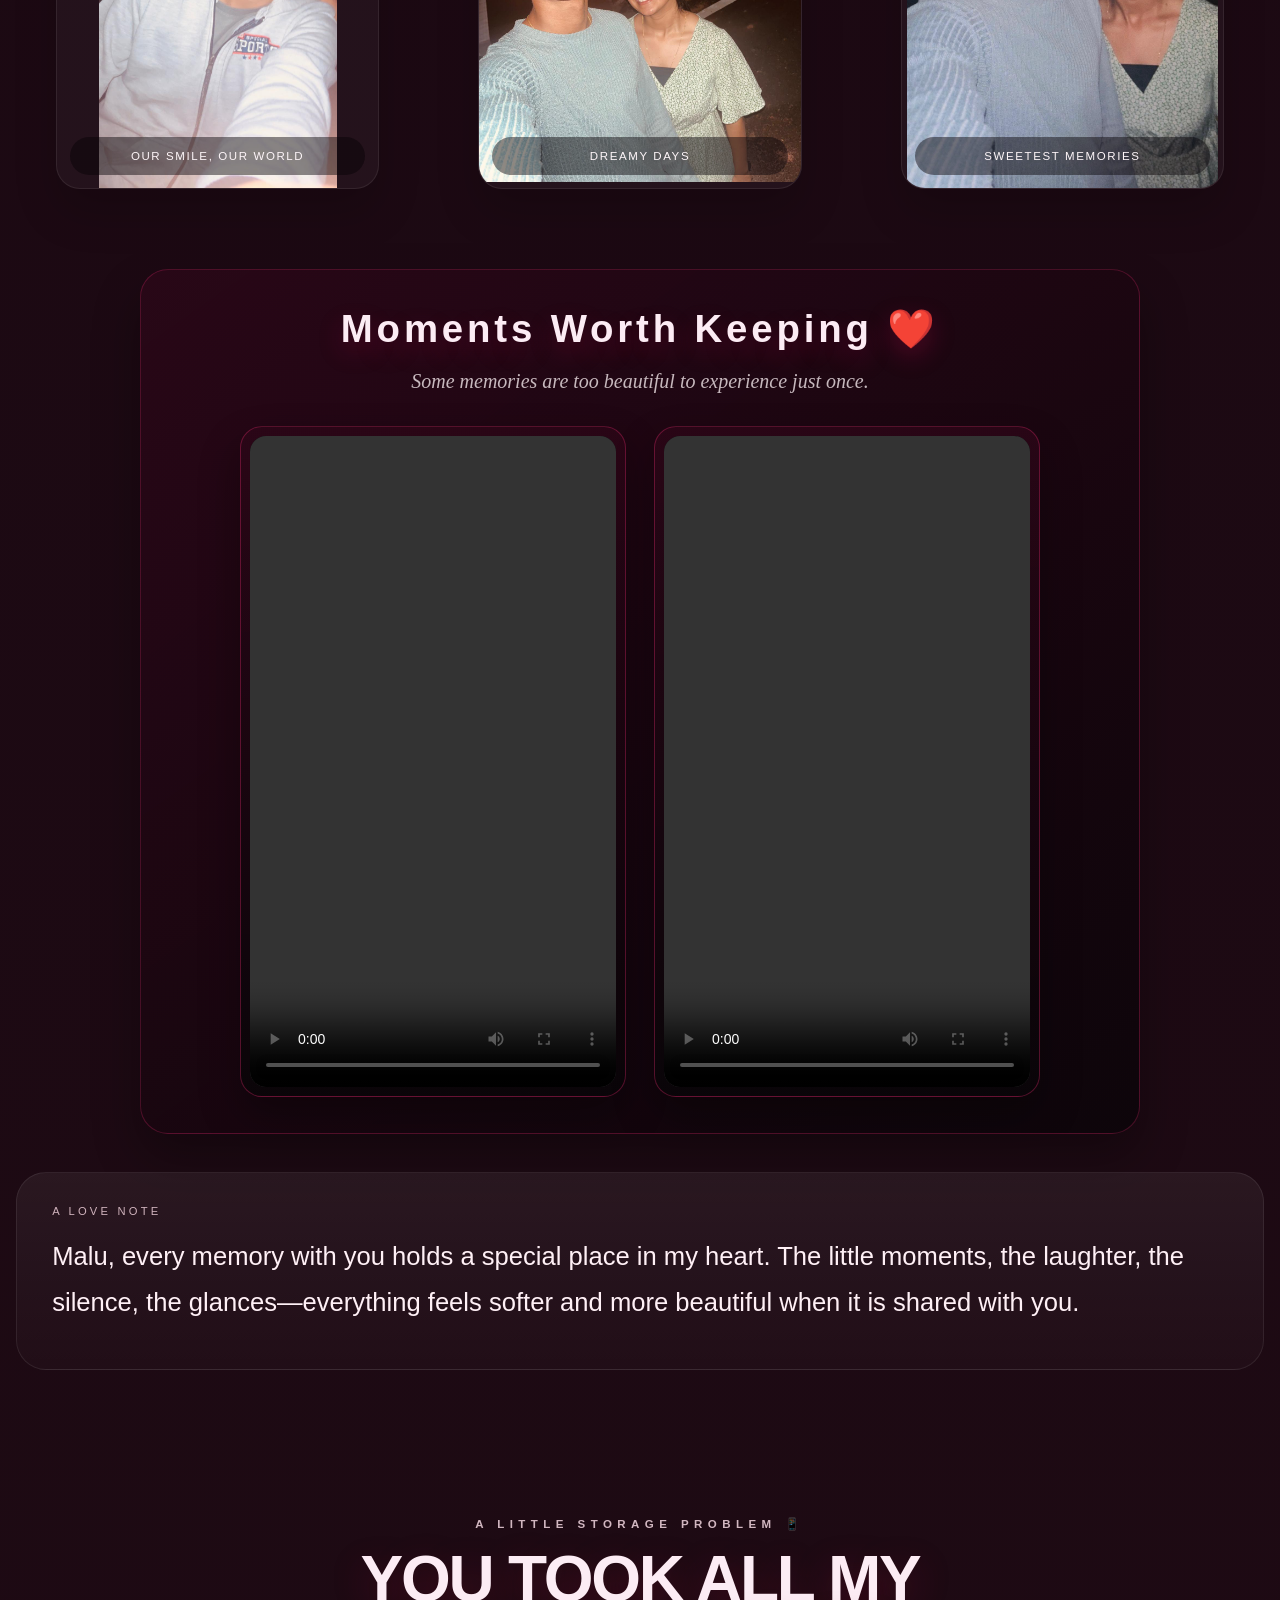
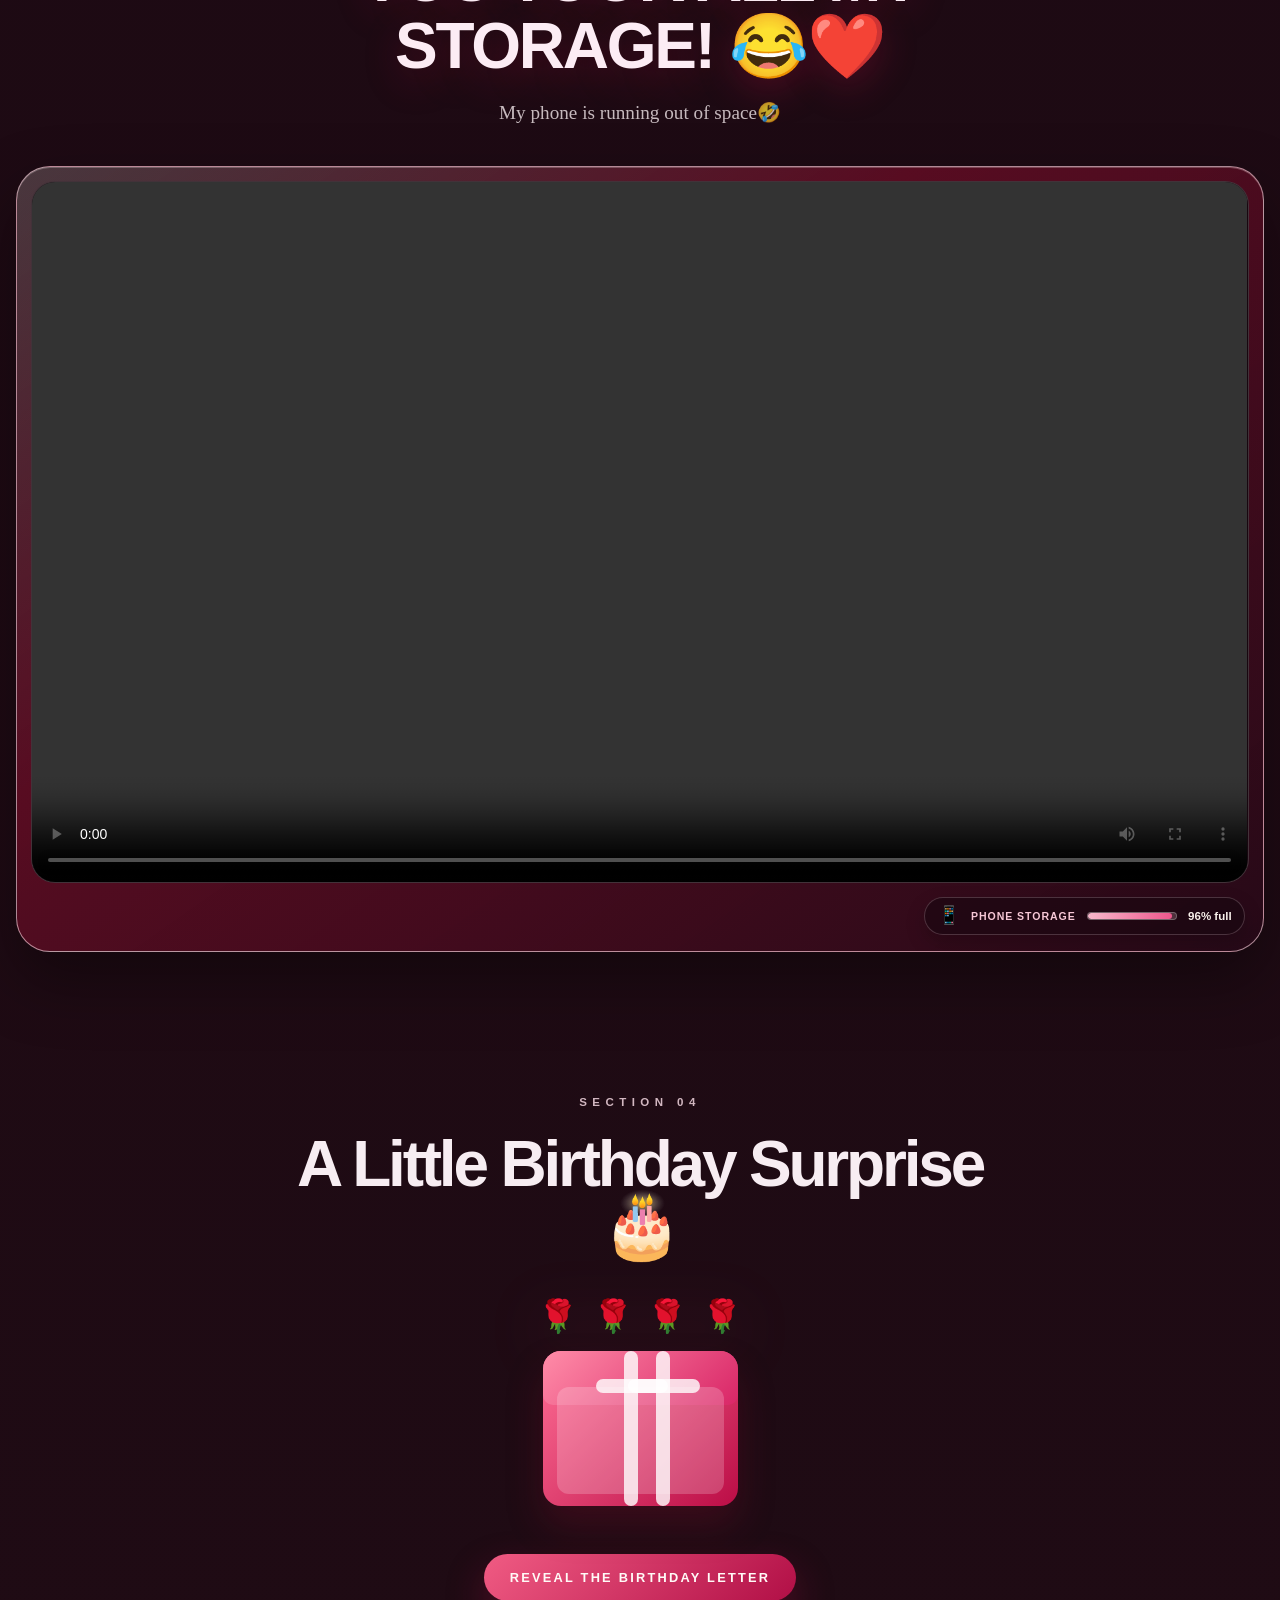
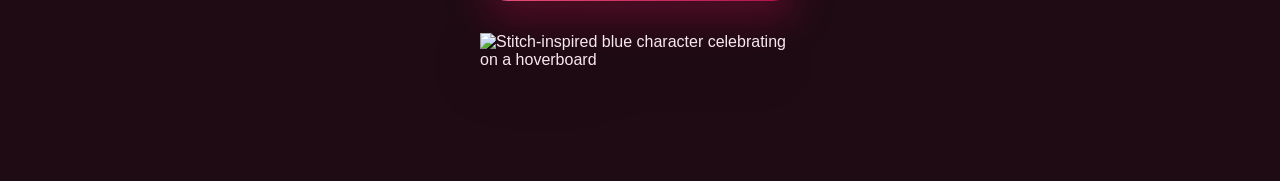
==== commit d5f7299f: "Add accessible background music controls Co-authored-by: Copilot <223556219+Copilot@users.noreply.gi" ====
--- a/index.html
+++ b/index.html
@@ -8,8 +8,8 @@
       name="description"
       content="A cinematic, romantic birthday experience for Malu with a premium editorial design, storybook moments, and a heartfelt birthday finale."
     />
-    <link rel="stylesheet" href="css/style.css?v=20261124-autoplay-music" />
-    <script src="js/script.js?v=20261124-autoplay-music" defer></script>
+    <link rel="stylesheet" href="css/style.css?v=20261124-music-controls" />
+    <script src="js/script.js?v=20261124-music-controls" defer></script>
   </head>
   <body>
     <div id="loader" class="loader" aria-live="polite">
@@ -231,7 +231,7 @@
             <span class="gift-ribbon gift-ribbon-right"></span>
           </button>
 
-          <audio id="site-background-music" autoplay loop preload="auto">
+          <audio id="site-background-music" loop preload="auto">
             <source src="media/music/until-i-found-you.mp3" type="audio/mpeg" />
           </audio>
         </div>
@@ -271,6 +271,9 @@
         <span class="site-music-eyebrow">BACKGROUND MUSIC</span>
         <span class="site-music-title">Until I Found You</span>
       </div>
+      <button class="site-music-button site-play-button" id="site-music-play" type="button" aria-label="Play music" title="Play music" aria-pressed="false">
+        <span aria-hidden="true">▶</span>
+      </button>
       <button class="site-music-button site-mute-button" id="site-music-mute" type="button" aria-label="Mute music" title="Mute music" aria-pressed="false">
         <span aria-hidden="true">🔊</span>
       </button>
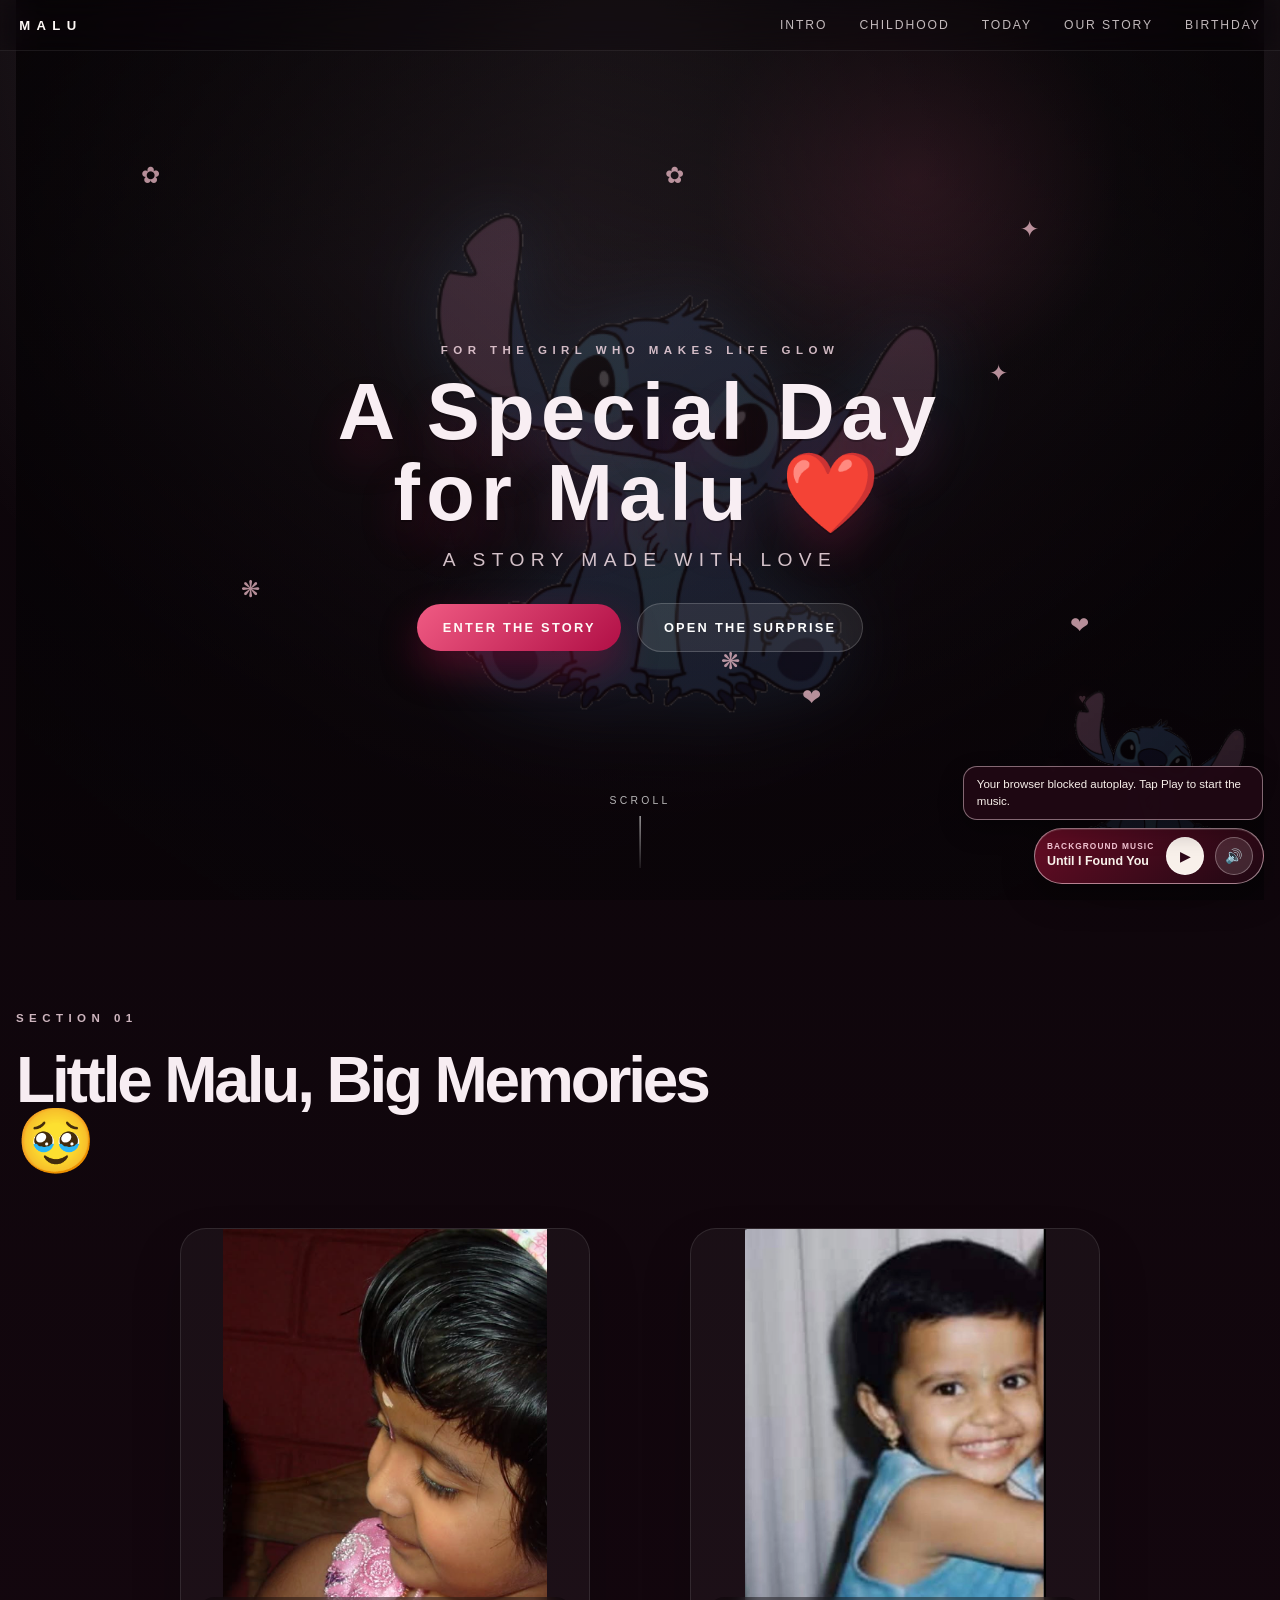
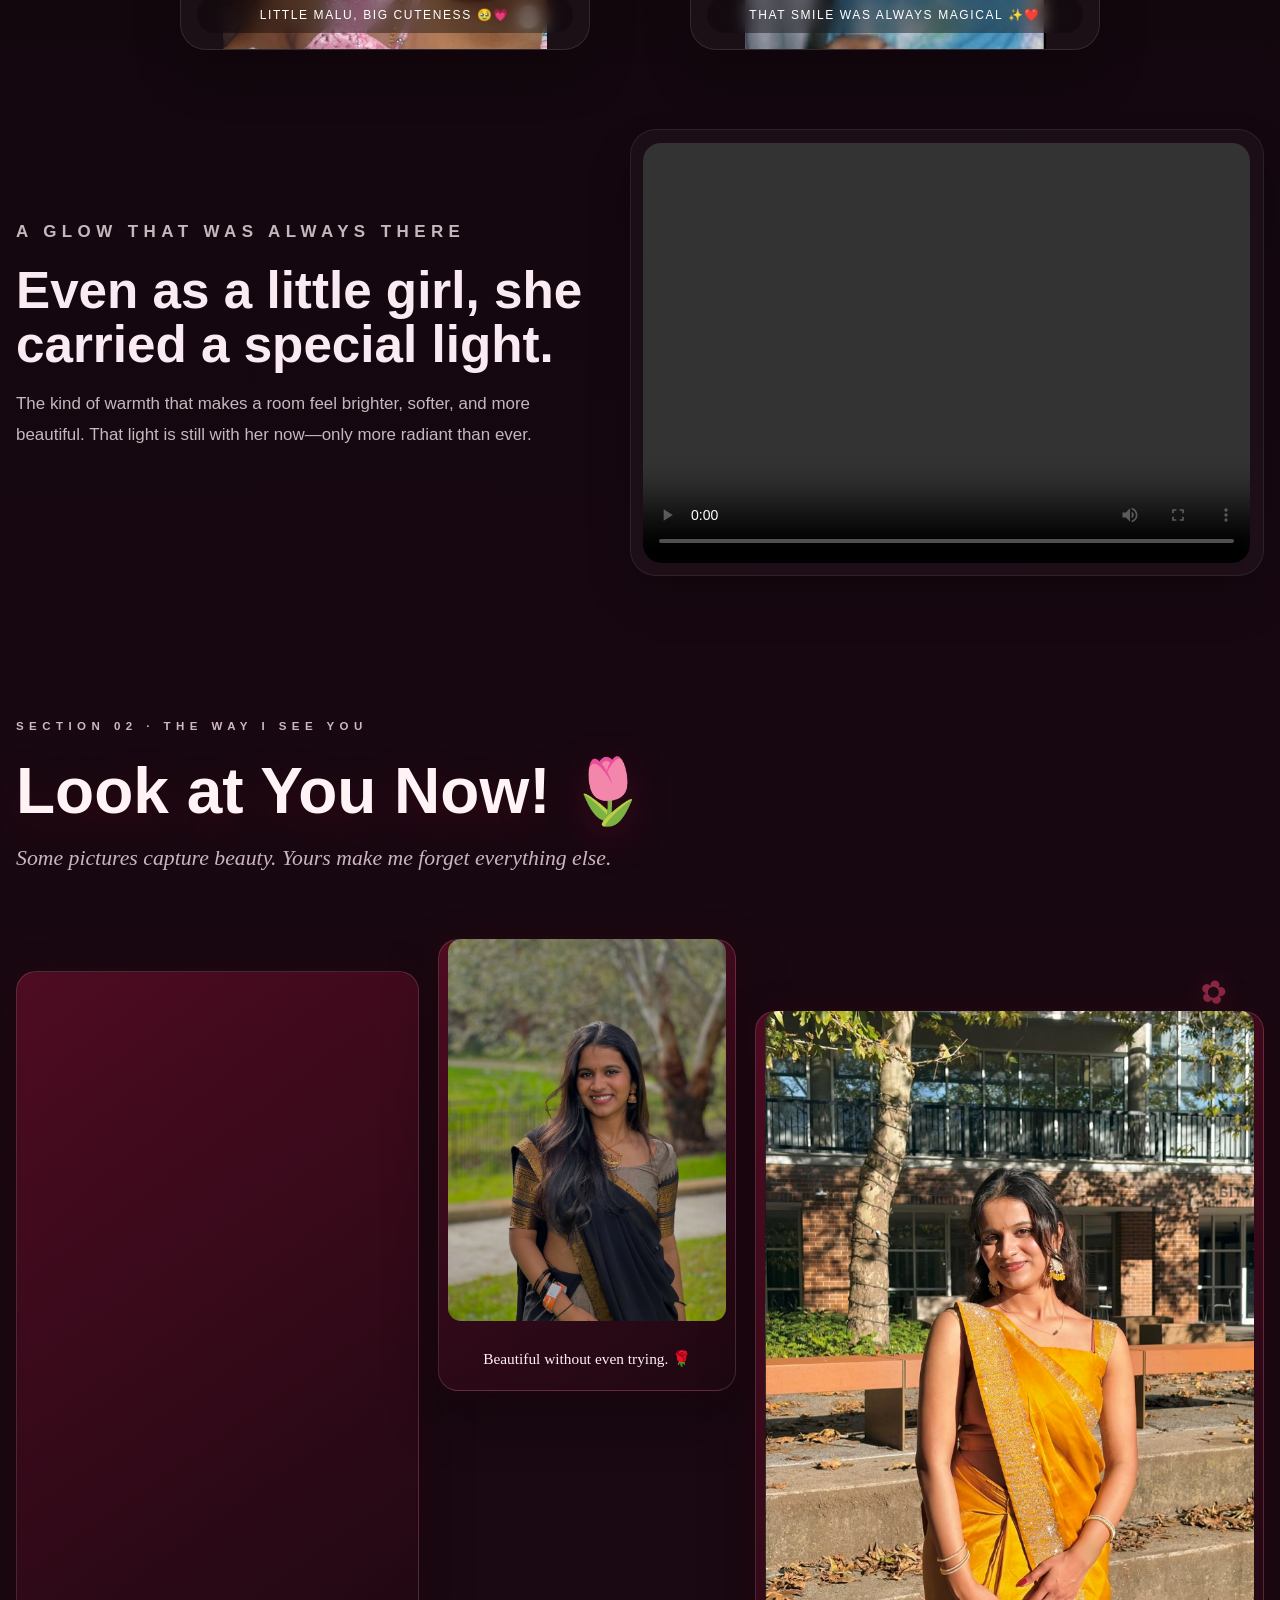
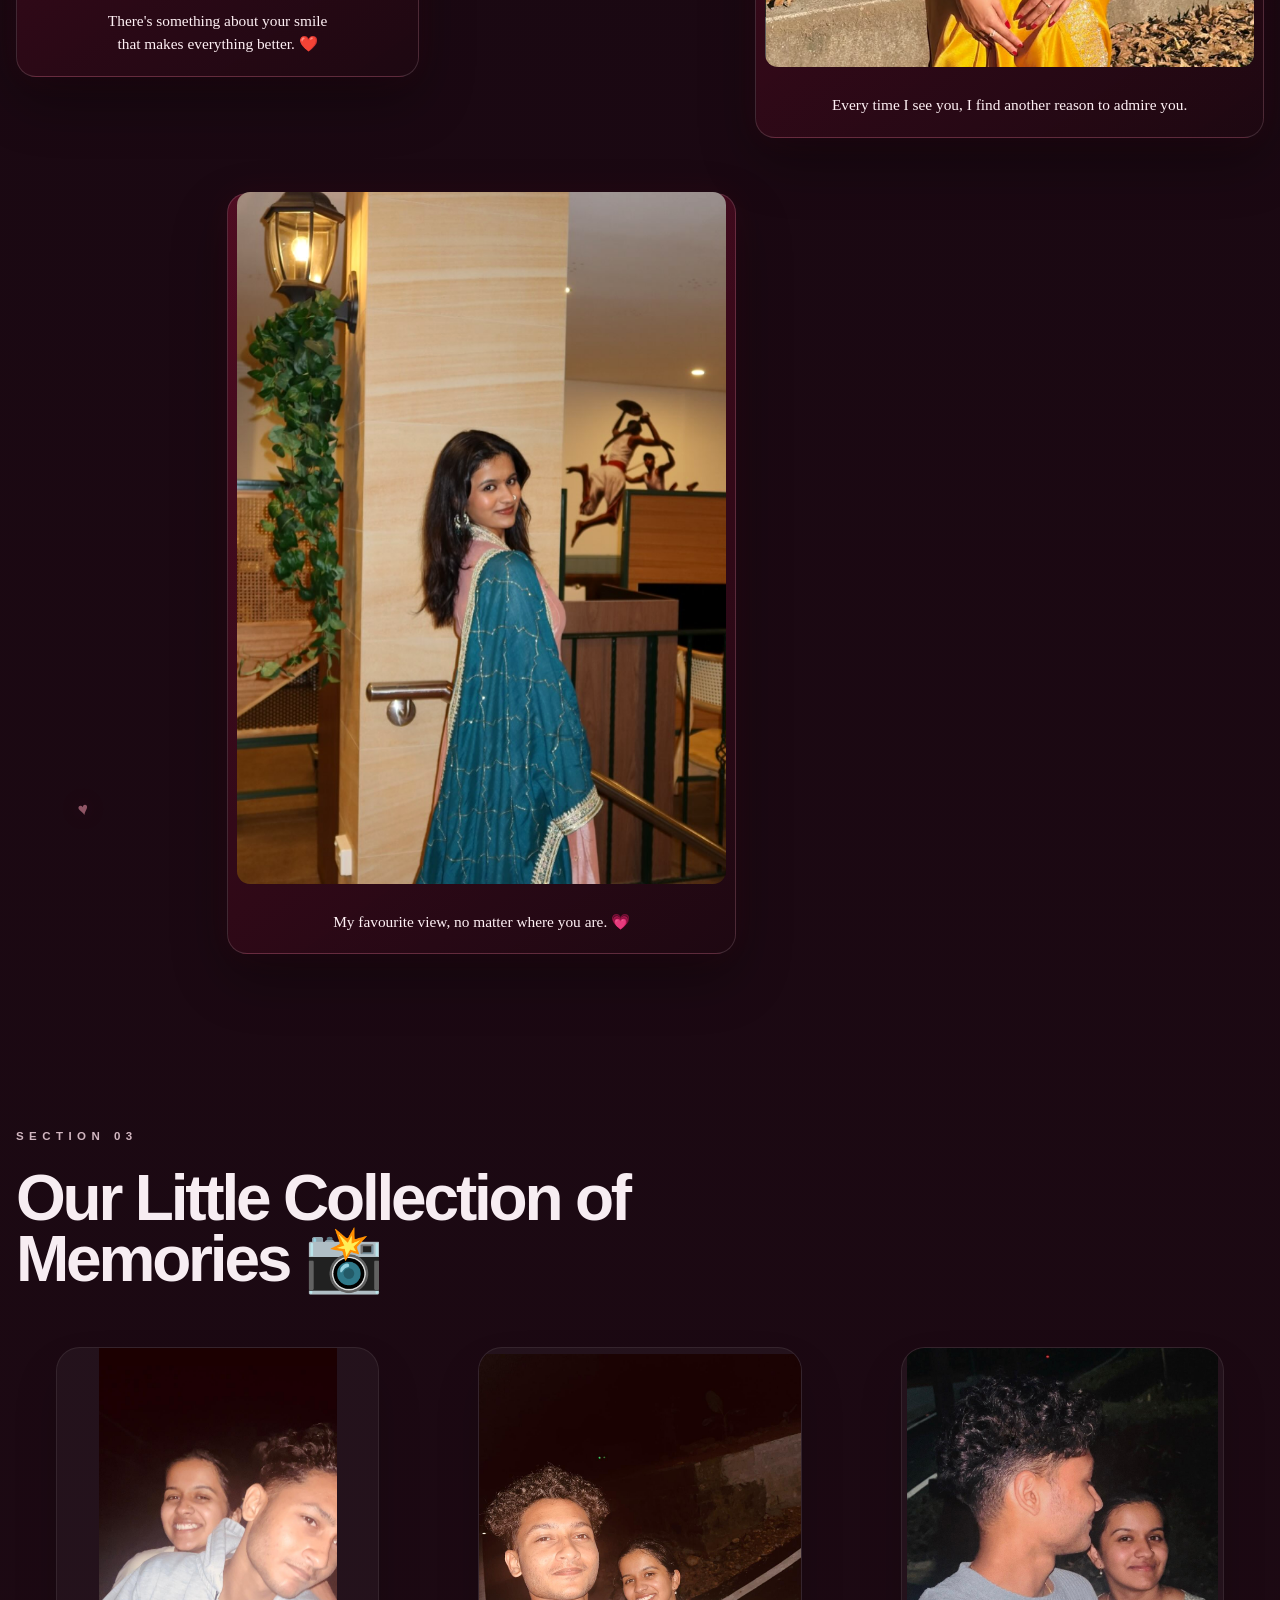
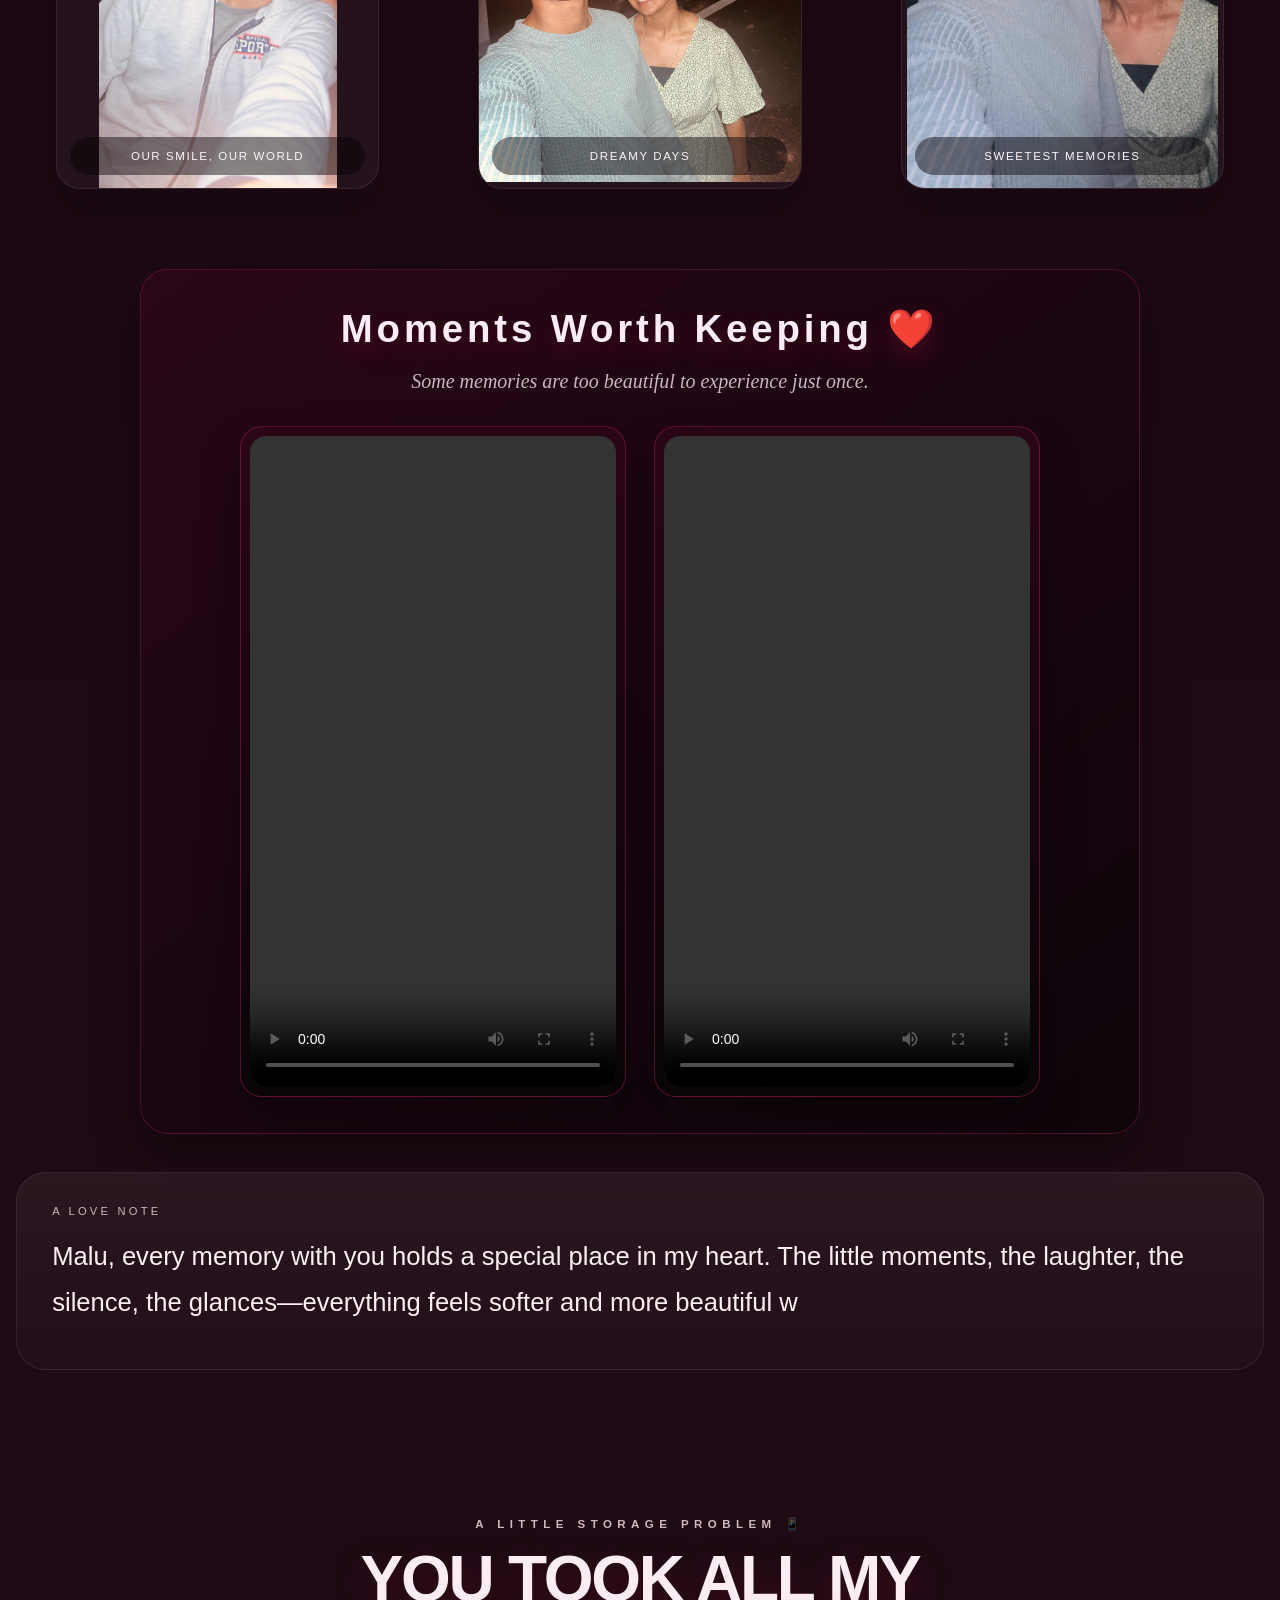
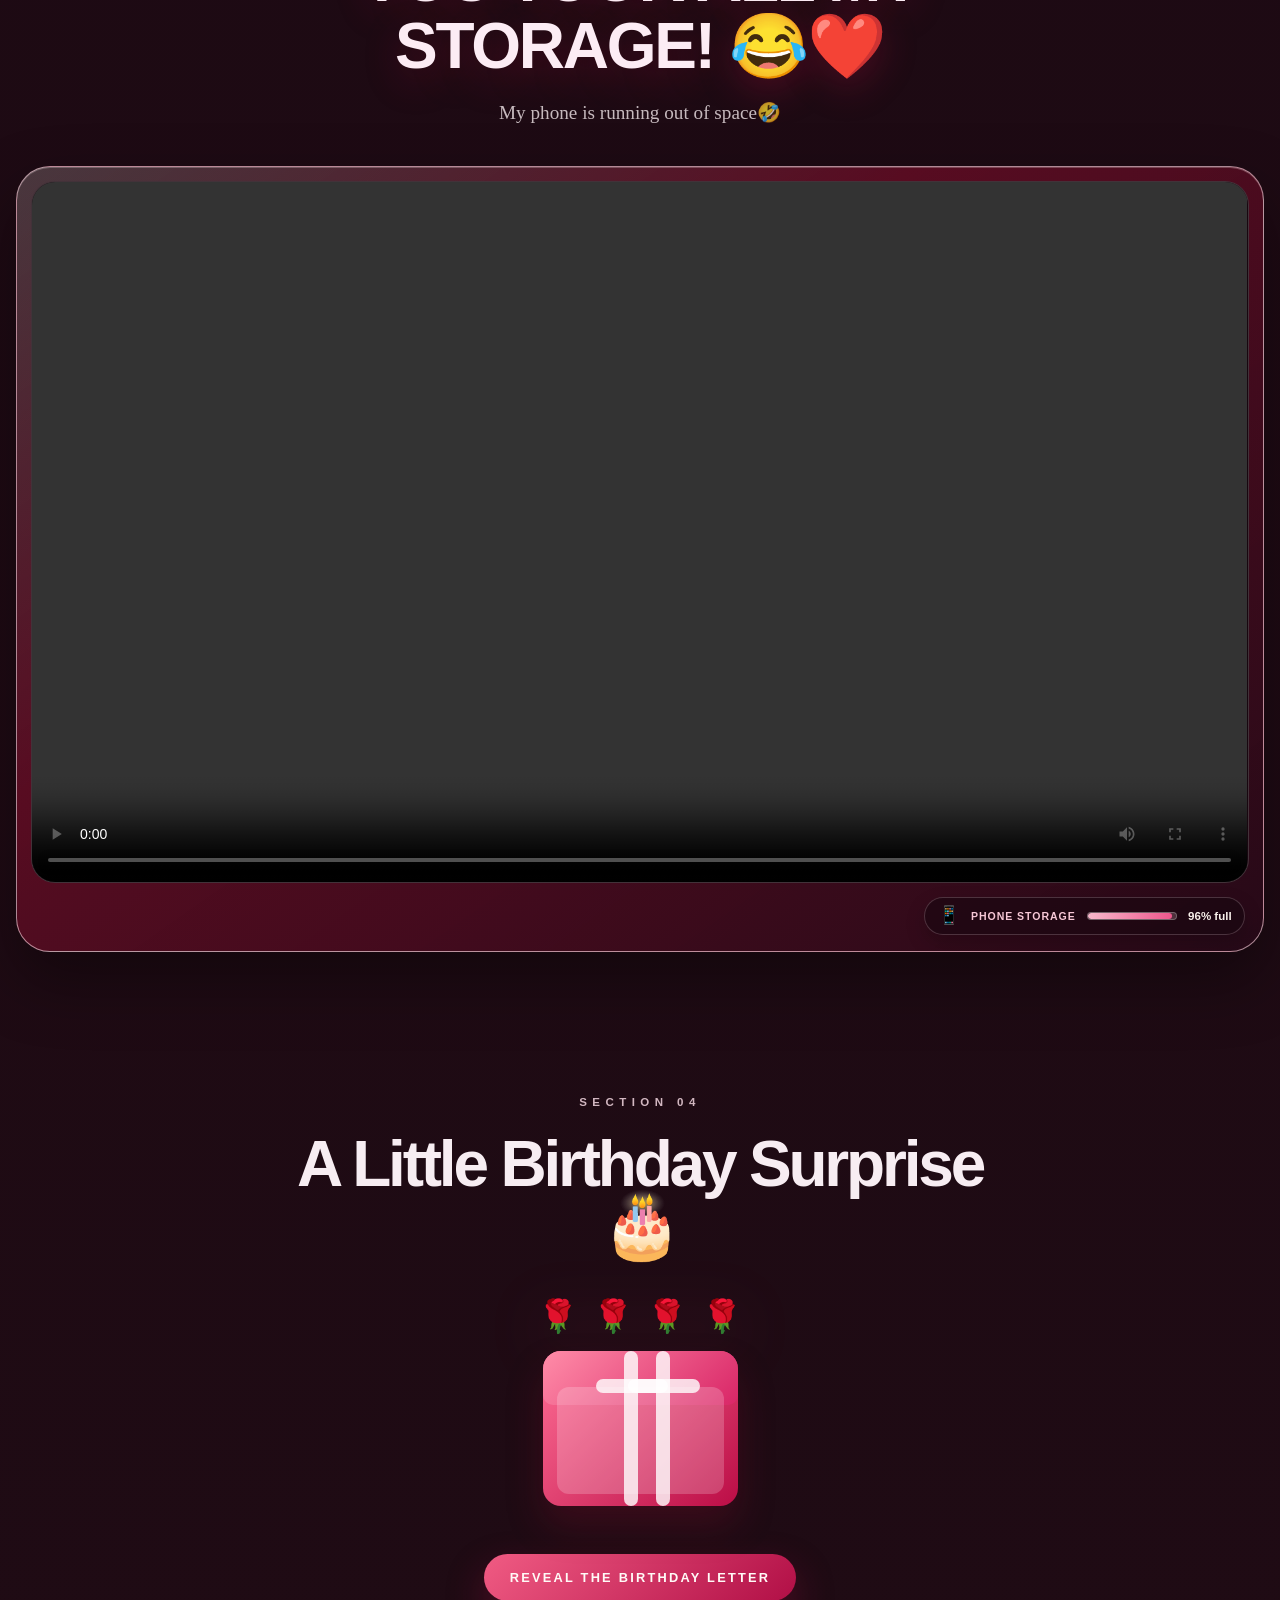
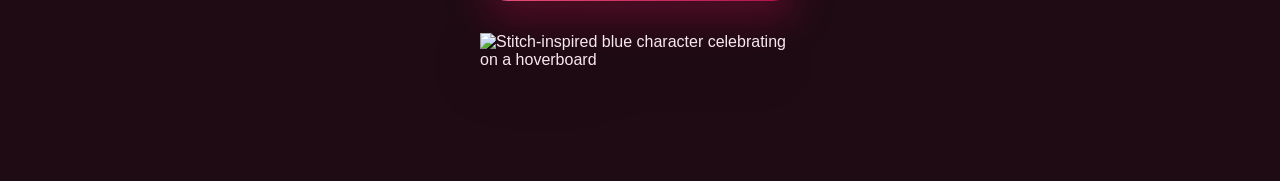
==== commit a62dfb28: "Attempt background music autoplay Co-authored-by: Copilot <223556219+Copilot@users.noreply.github.co" ====
--- a/index.html
+++ b/index.html
@@ -231,7 +231,7 @@
             <span class="gift-ribbon gift-ribbon-right"></span>
           </button>
 
-          <audio id="site-background-music" loop preload="auto">
+          <audio id="site-background-music" autoplay loop preload="auto">
             <source src="media/music/until-i-found-you.mp3" type="audio/mpeg" />
           </audio>
         </div>
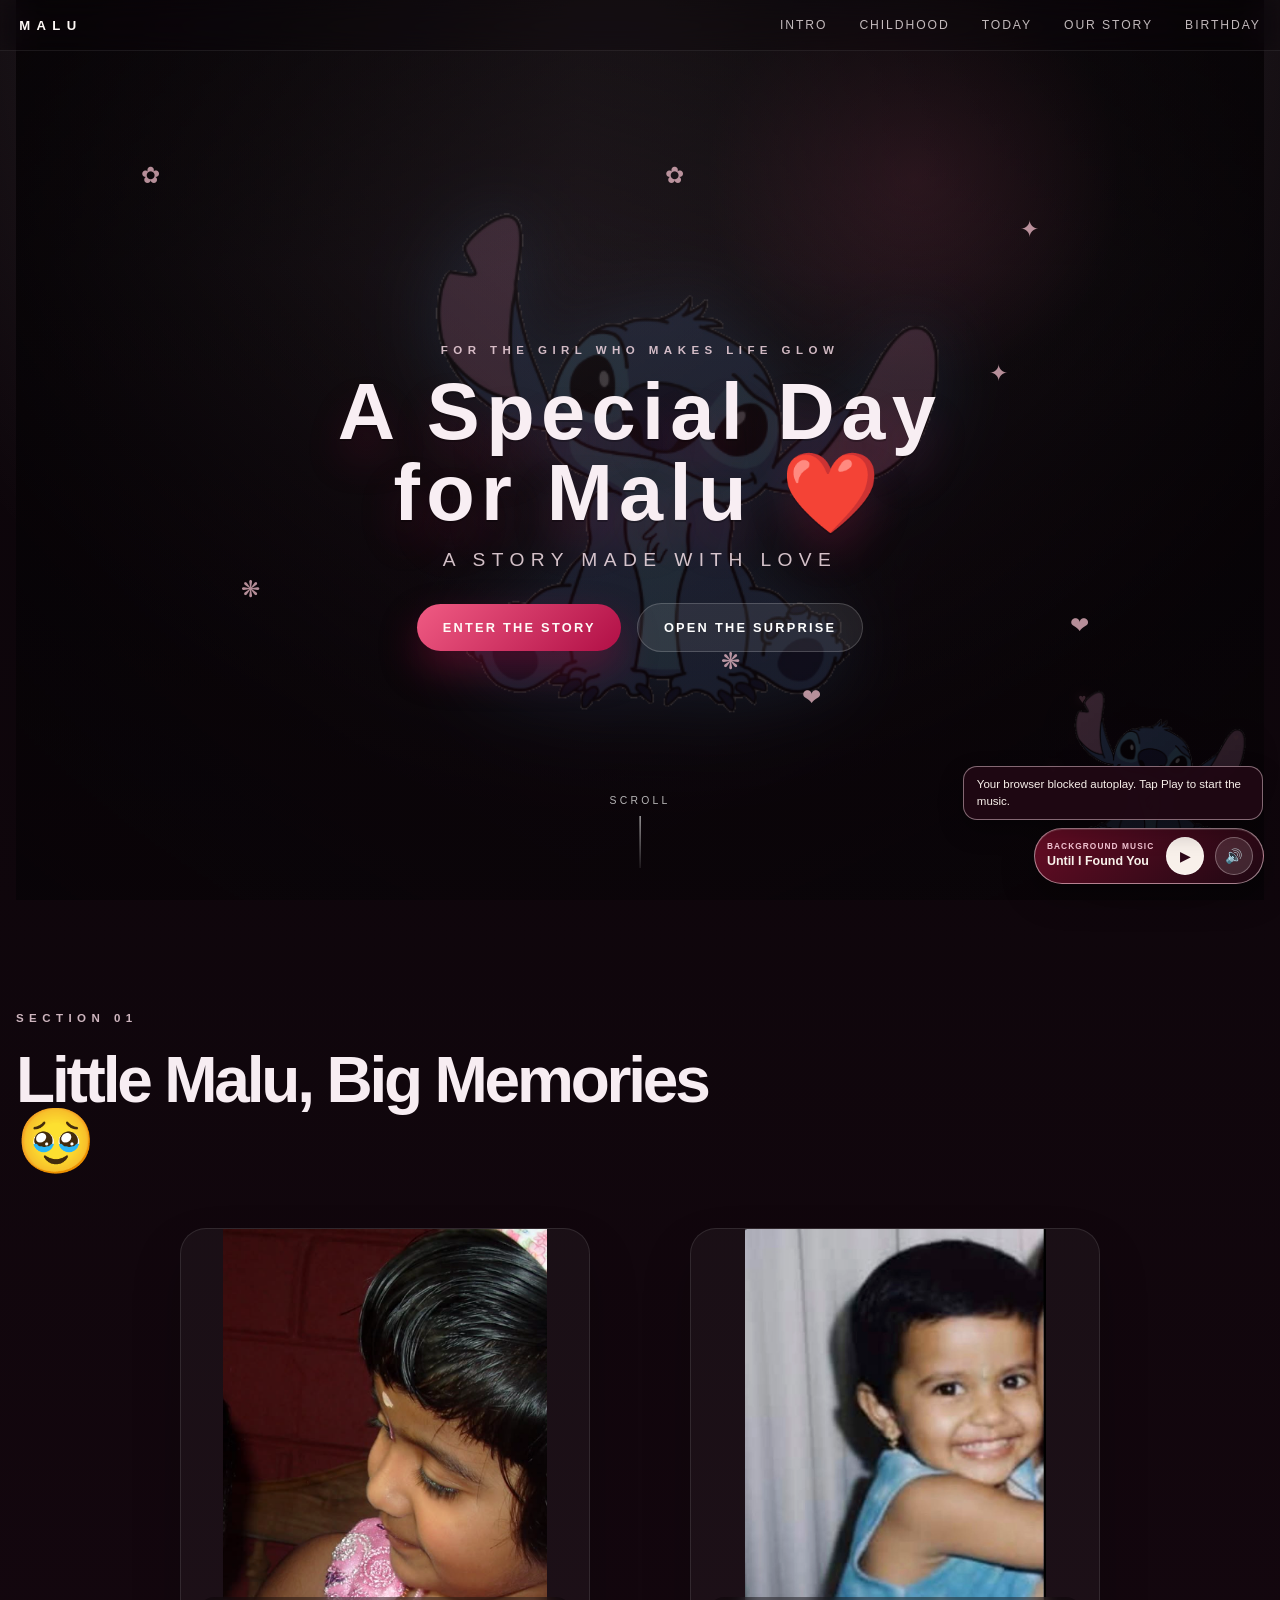
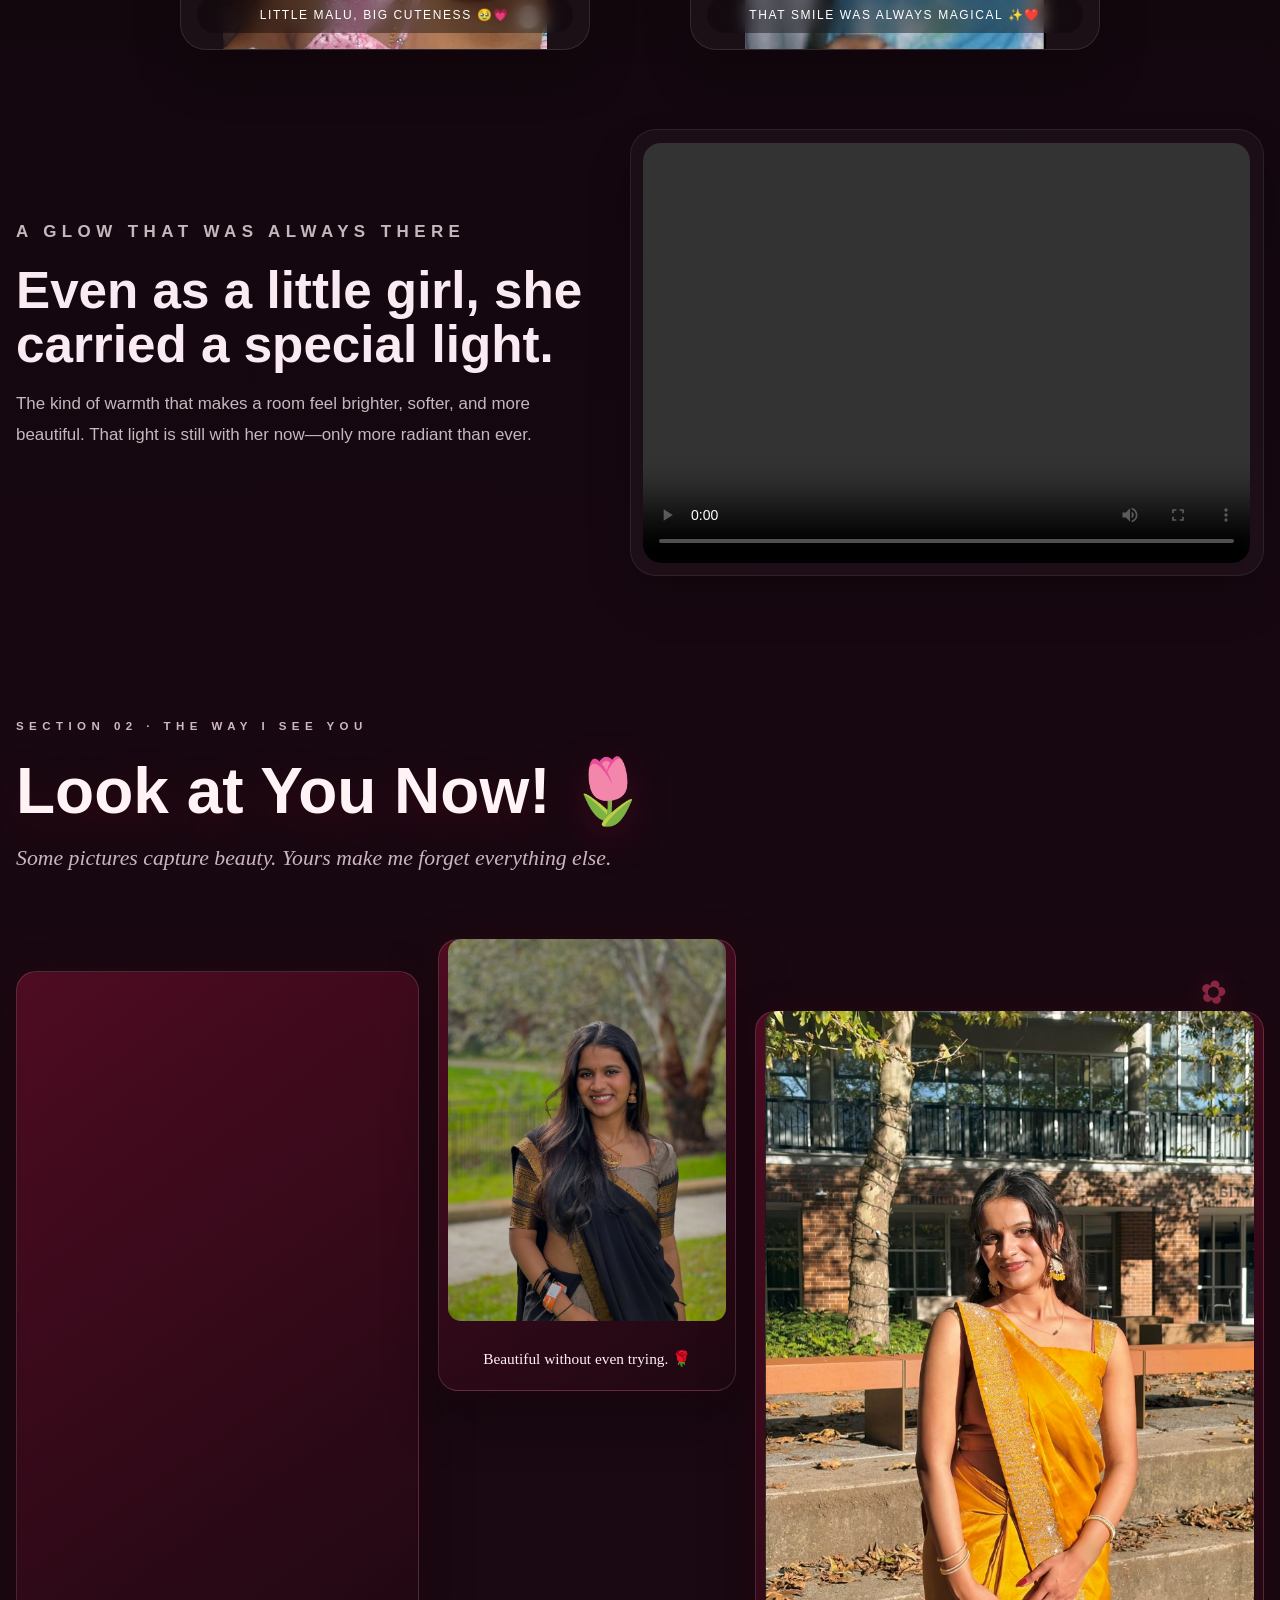
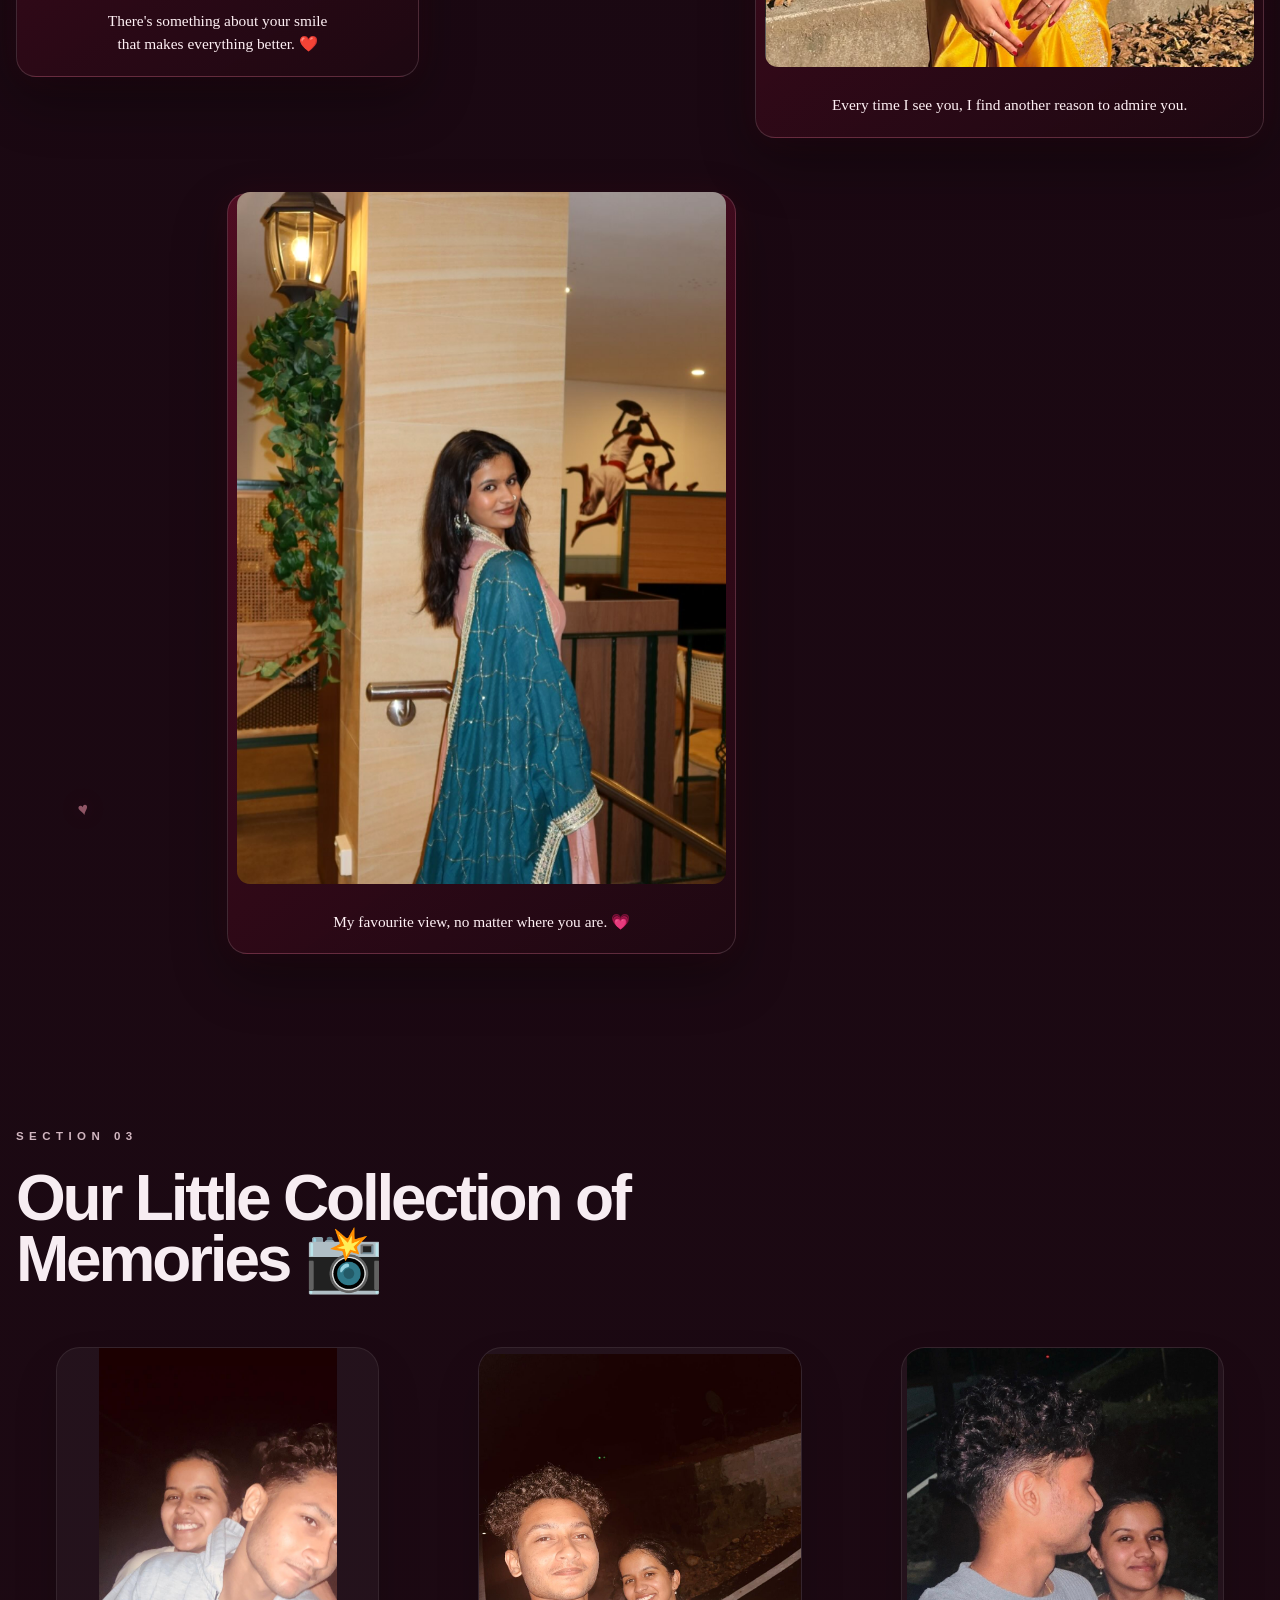
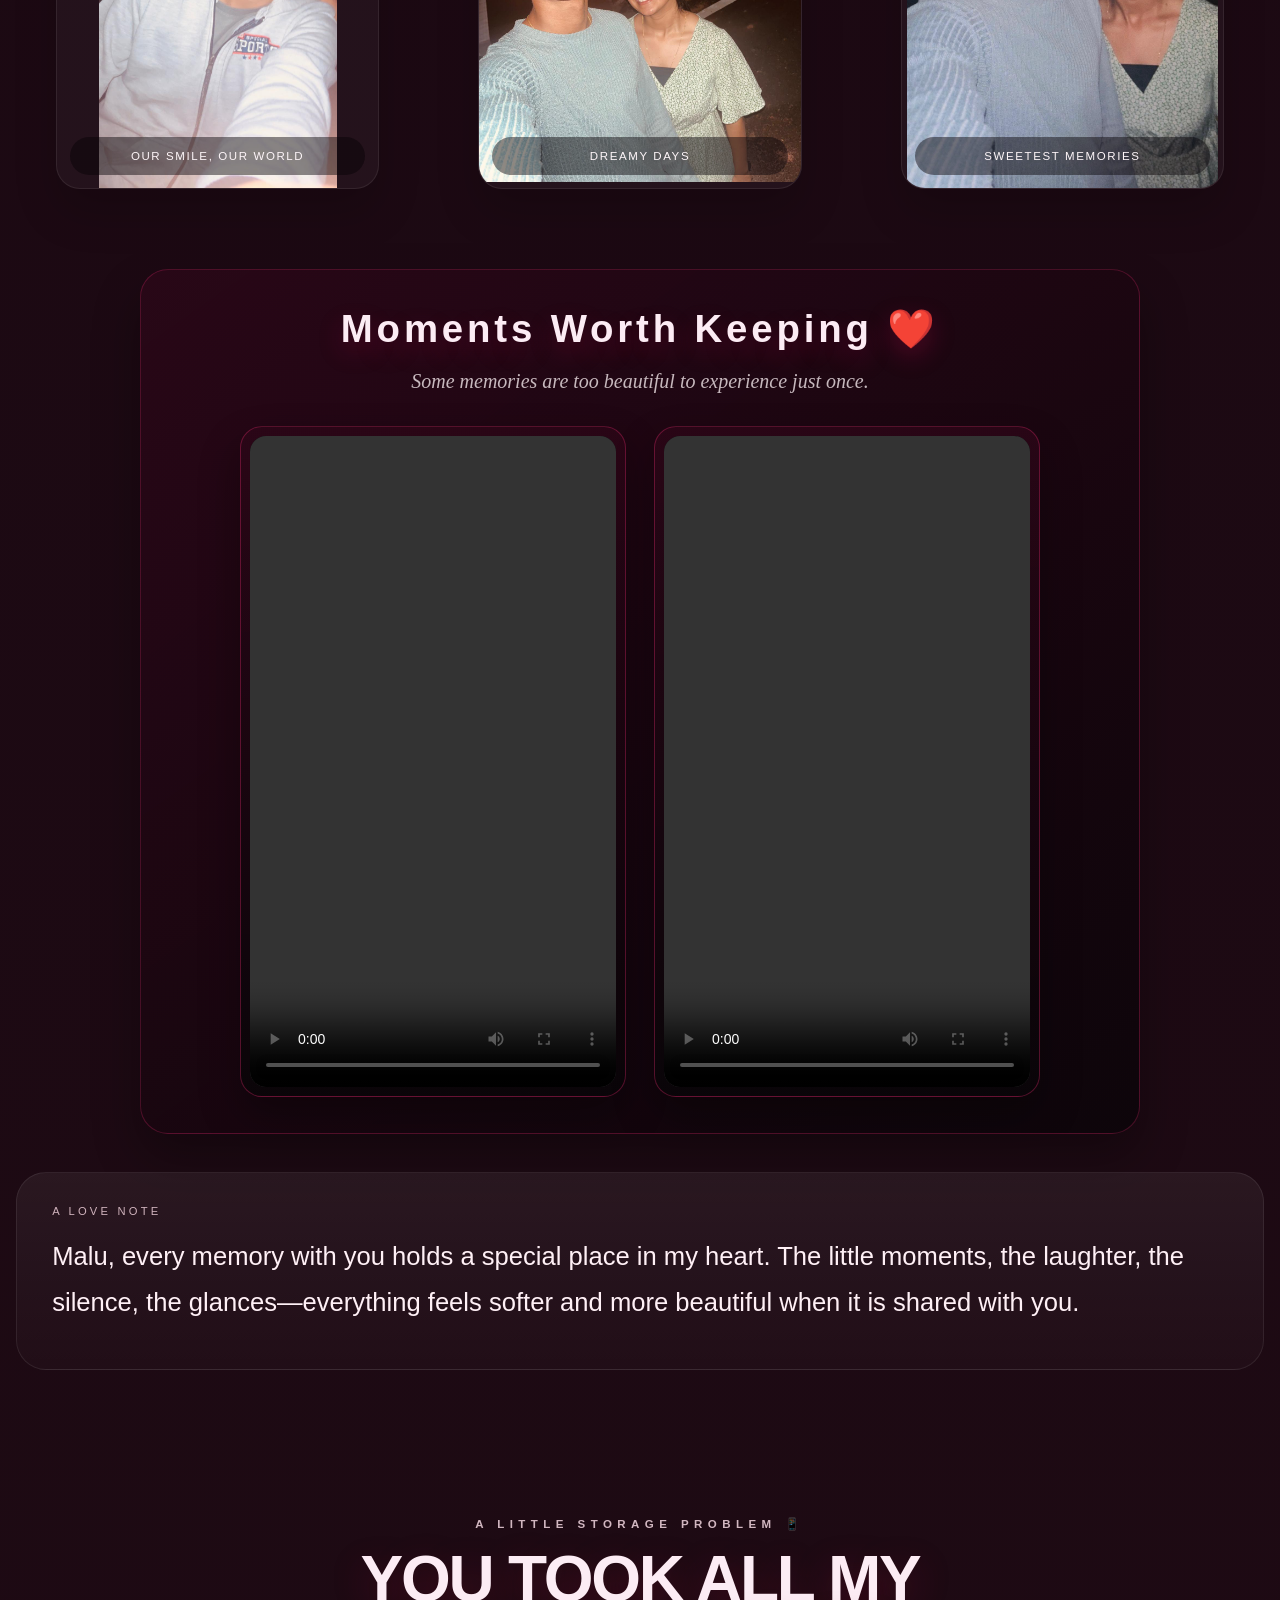
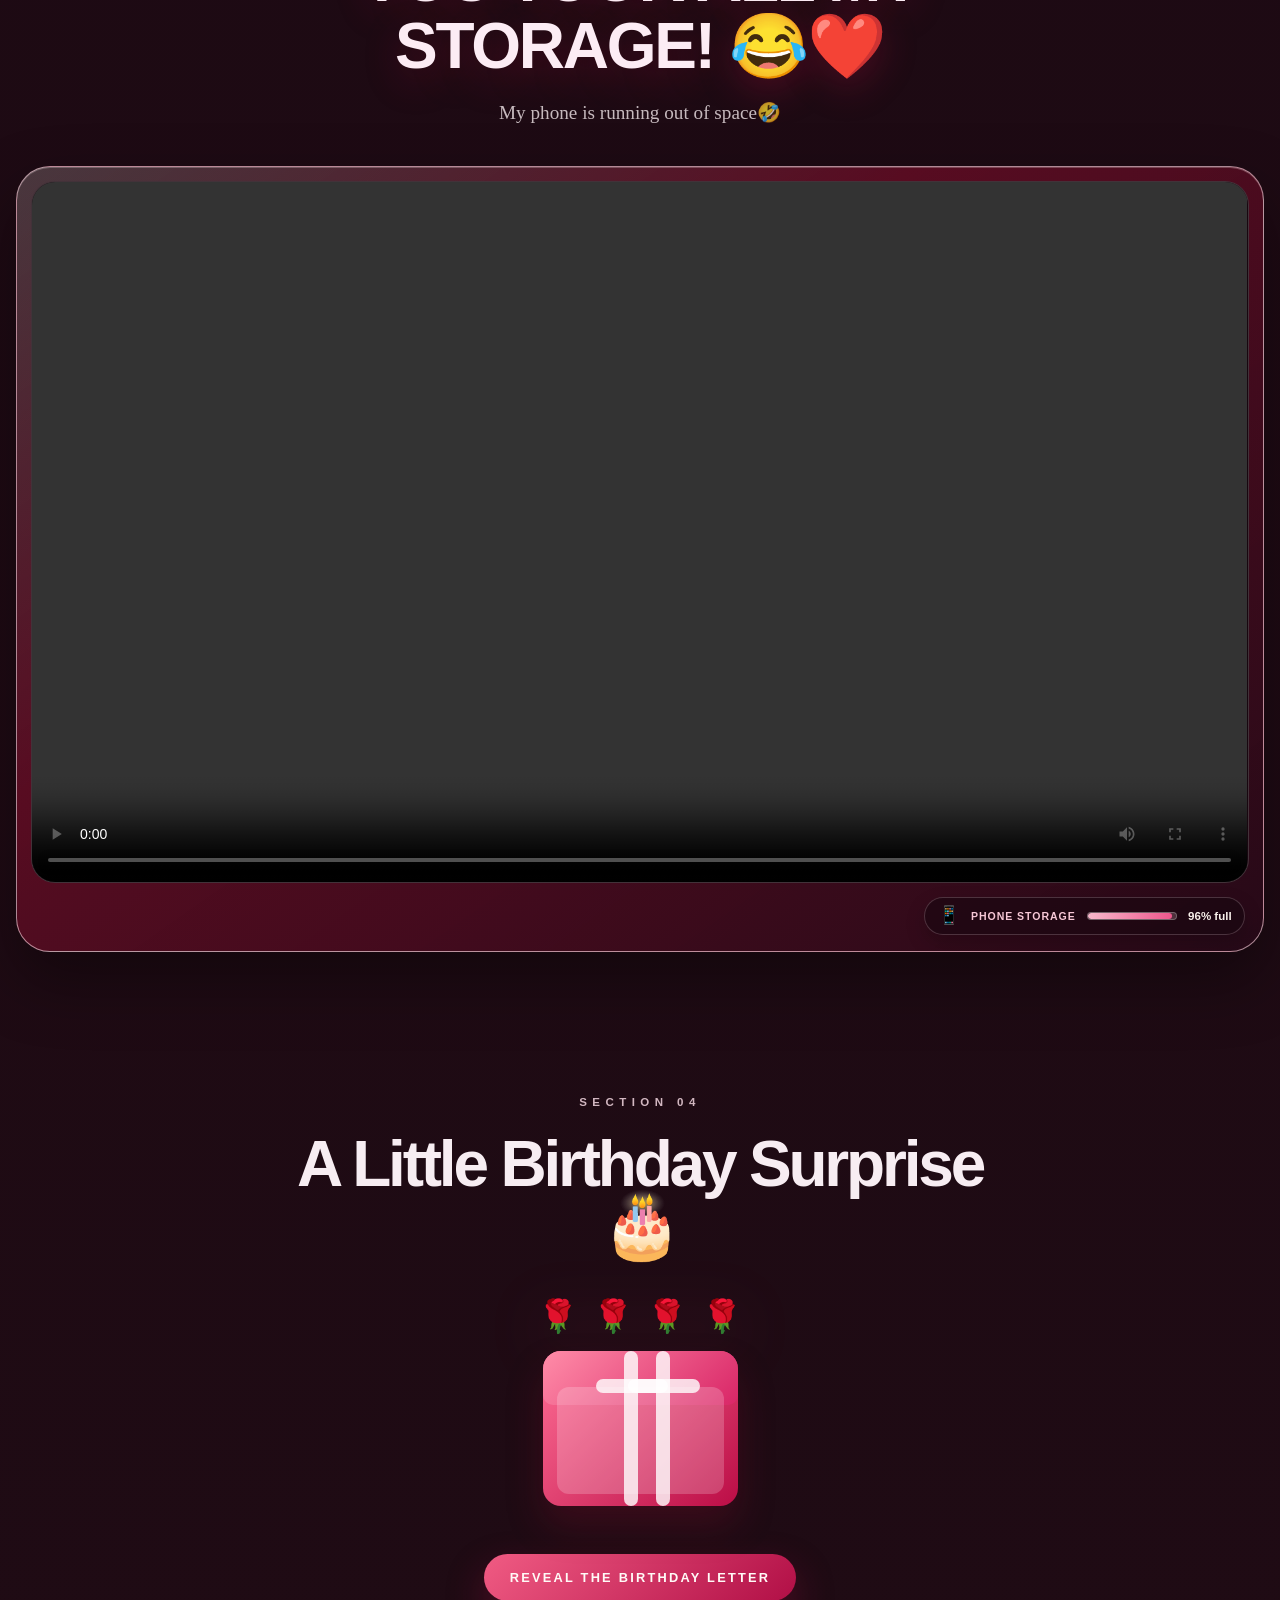
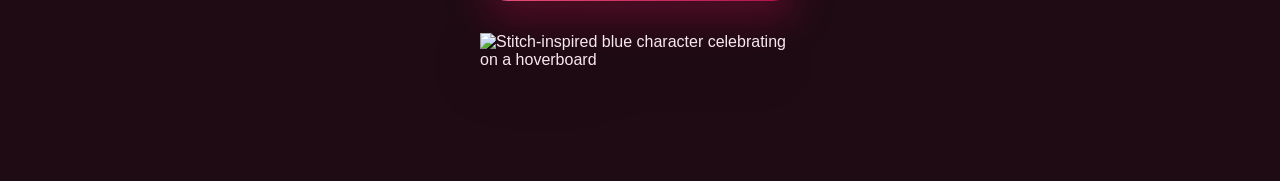
==== commit 3e5c907a: "Refresh music script cache key Co-authored-by: Copilot <223556219+Copilot@users.noreply.github.com>" ====
--- a/index.html
+++ b/index.html
@@ -9,7 +9,7 @@
       content="A cinematic, romantic birthday experience for Malu with a premium editorial design, storybook moments, and a heartfelt birthday finale."
     />
     <link rel="stylesheet" href="css/style.css?v=20261124-music-controls" />
-    <script src="js/script.js?v=20261124-music-controls" defer></script>
+    <script src="js/script.js?v=20261124-autoplay-music" defer></script>
   </head>
   <body>
     <div id="loader" class="loader" aria-live="polite">
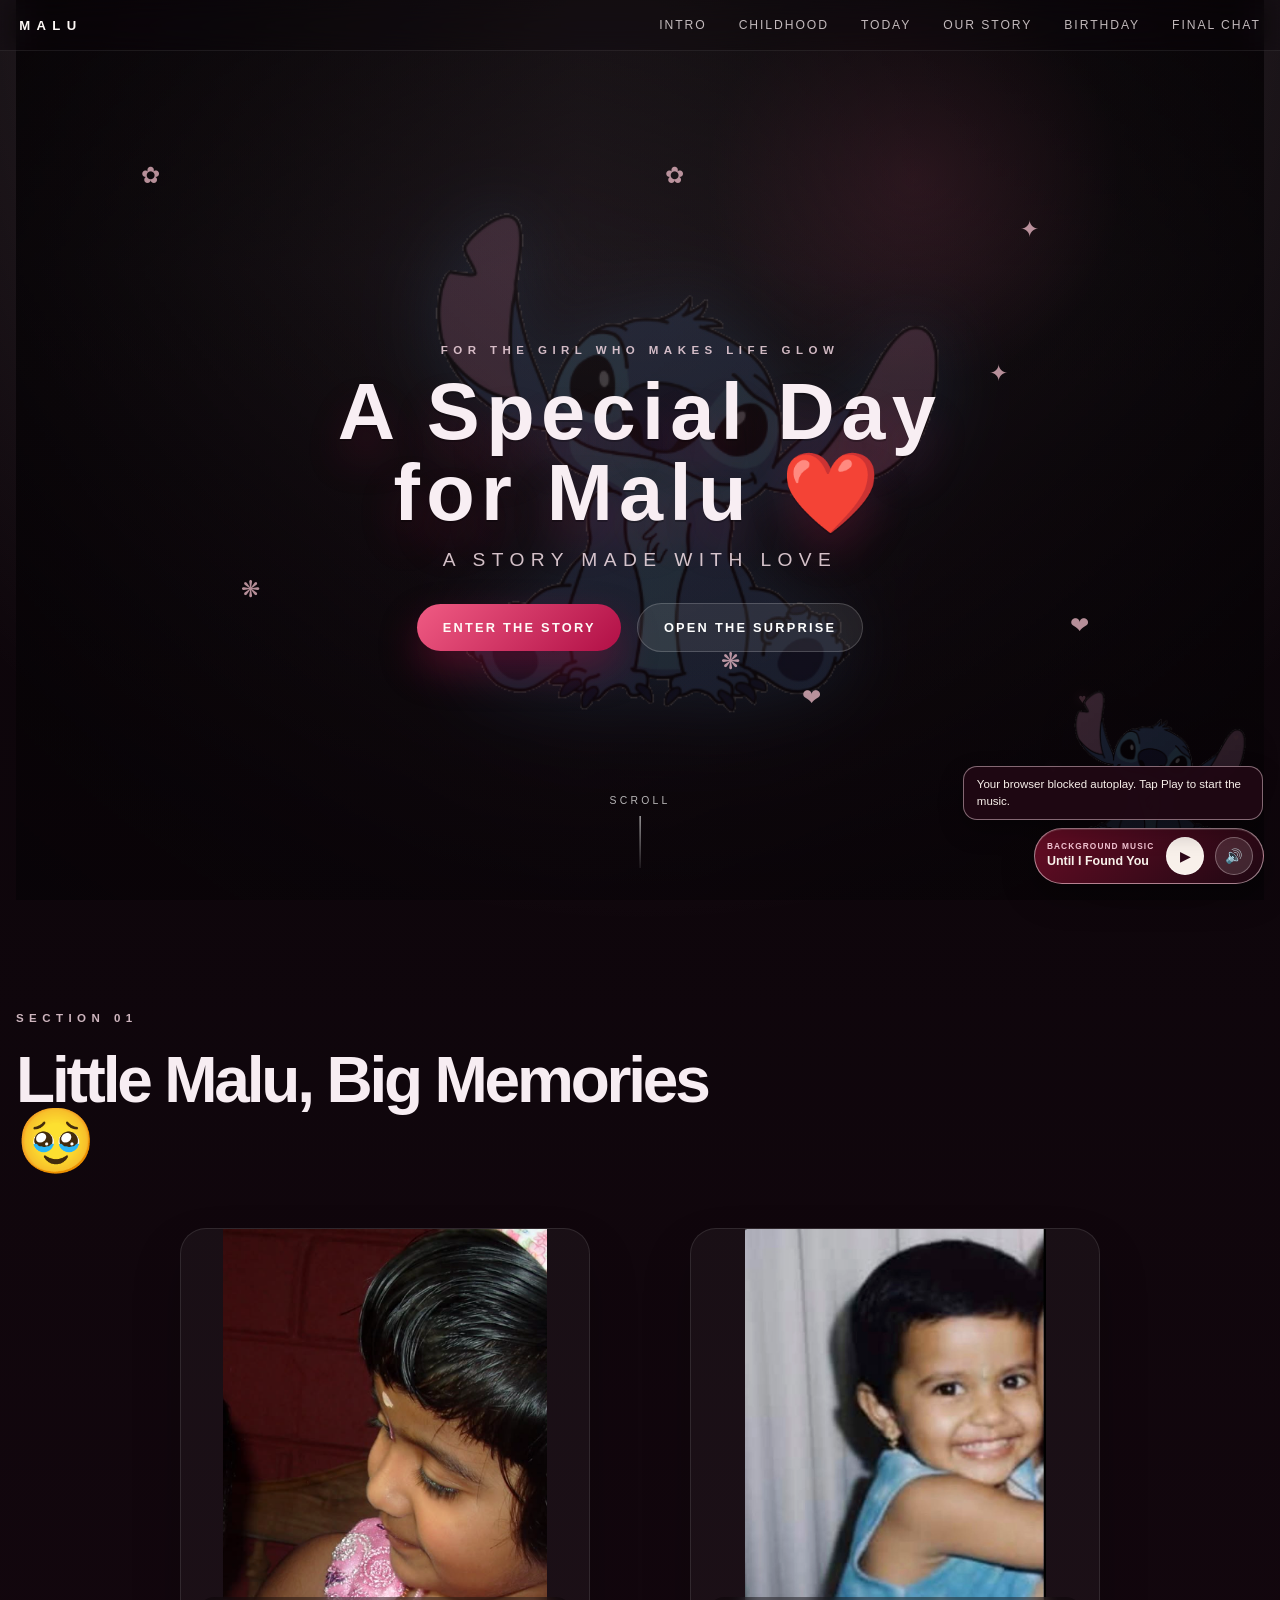
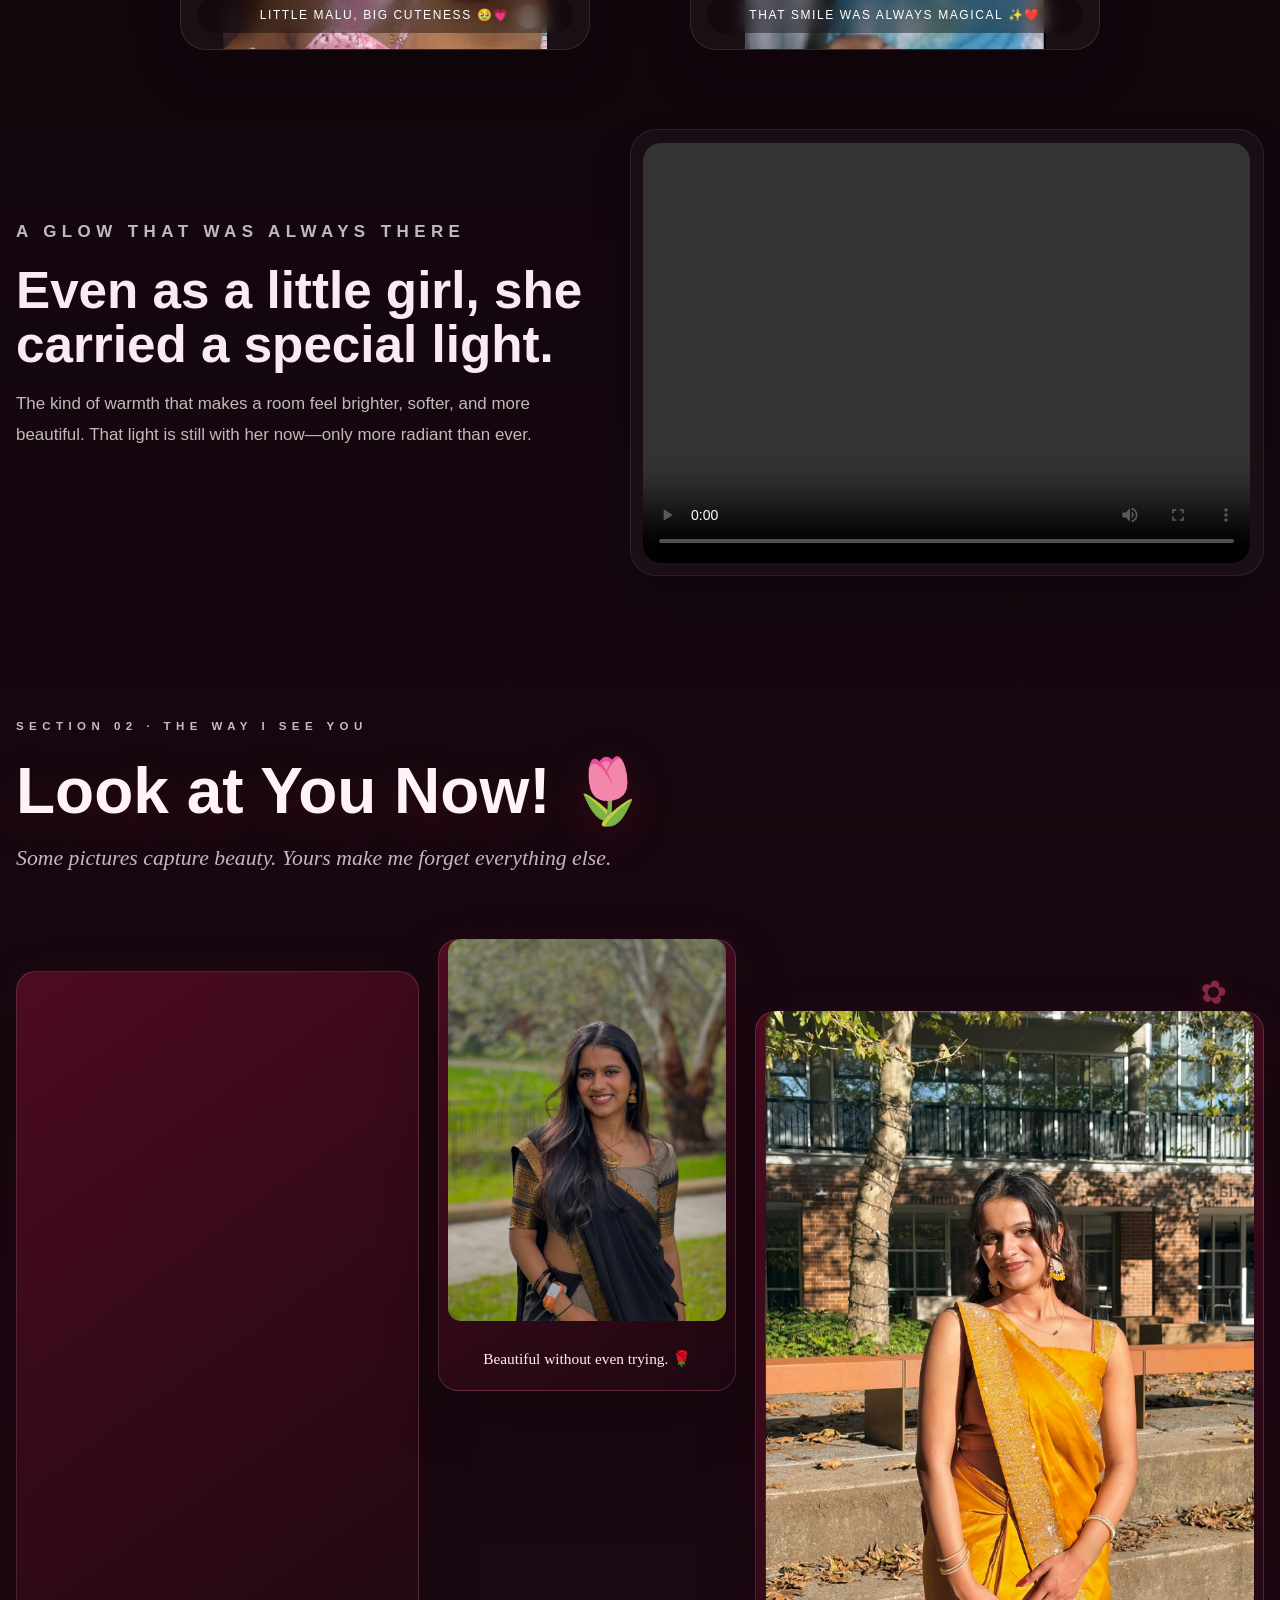
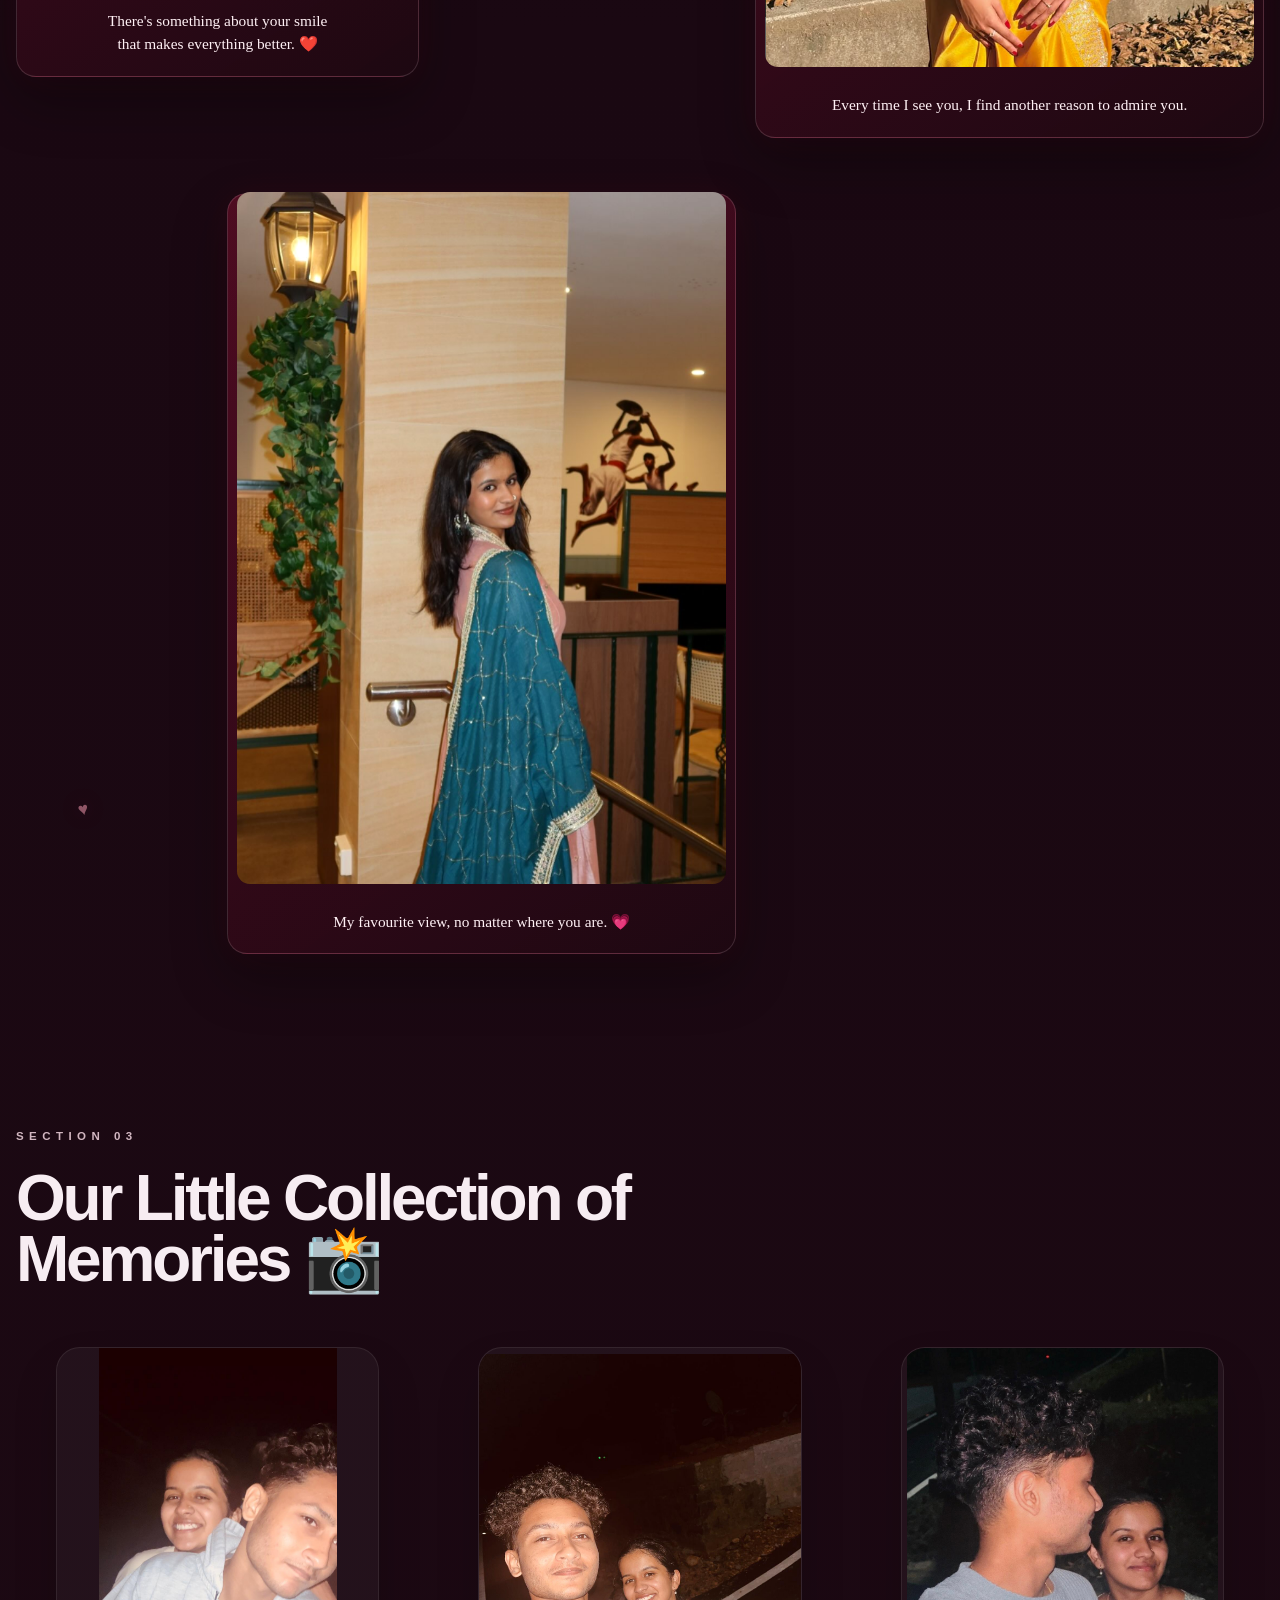
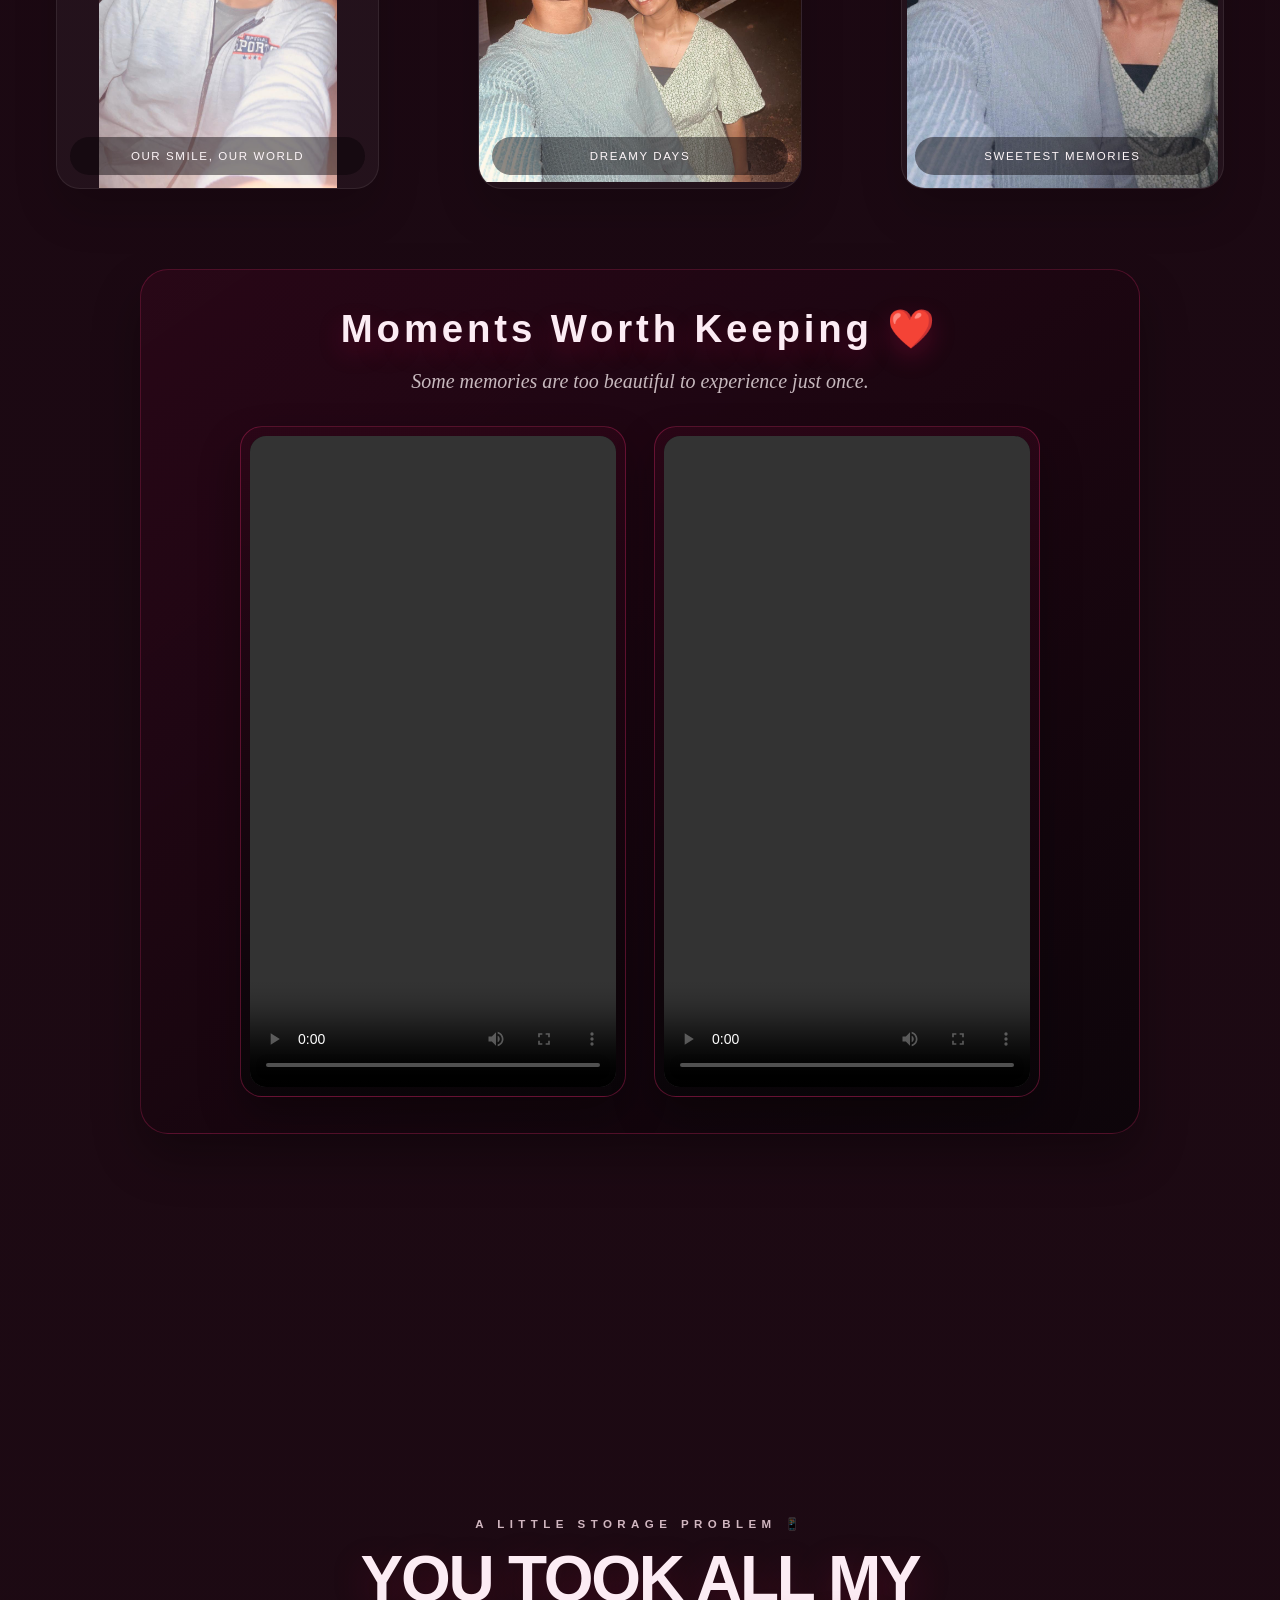
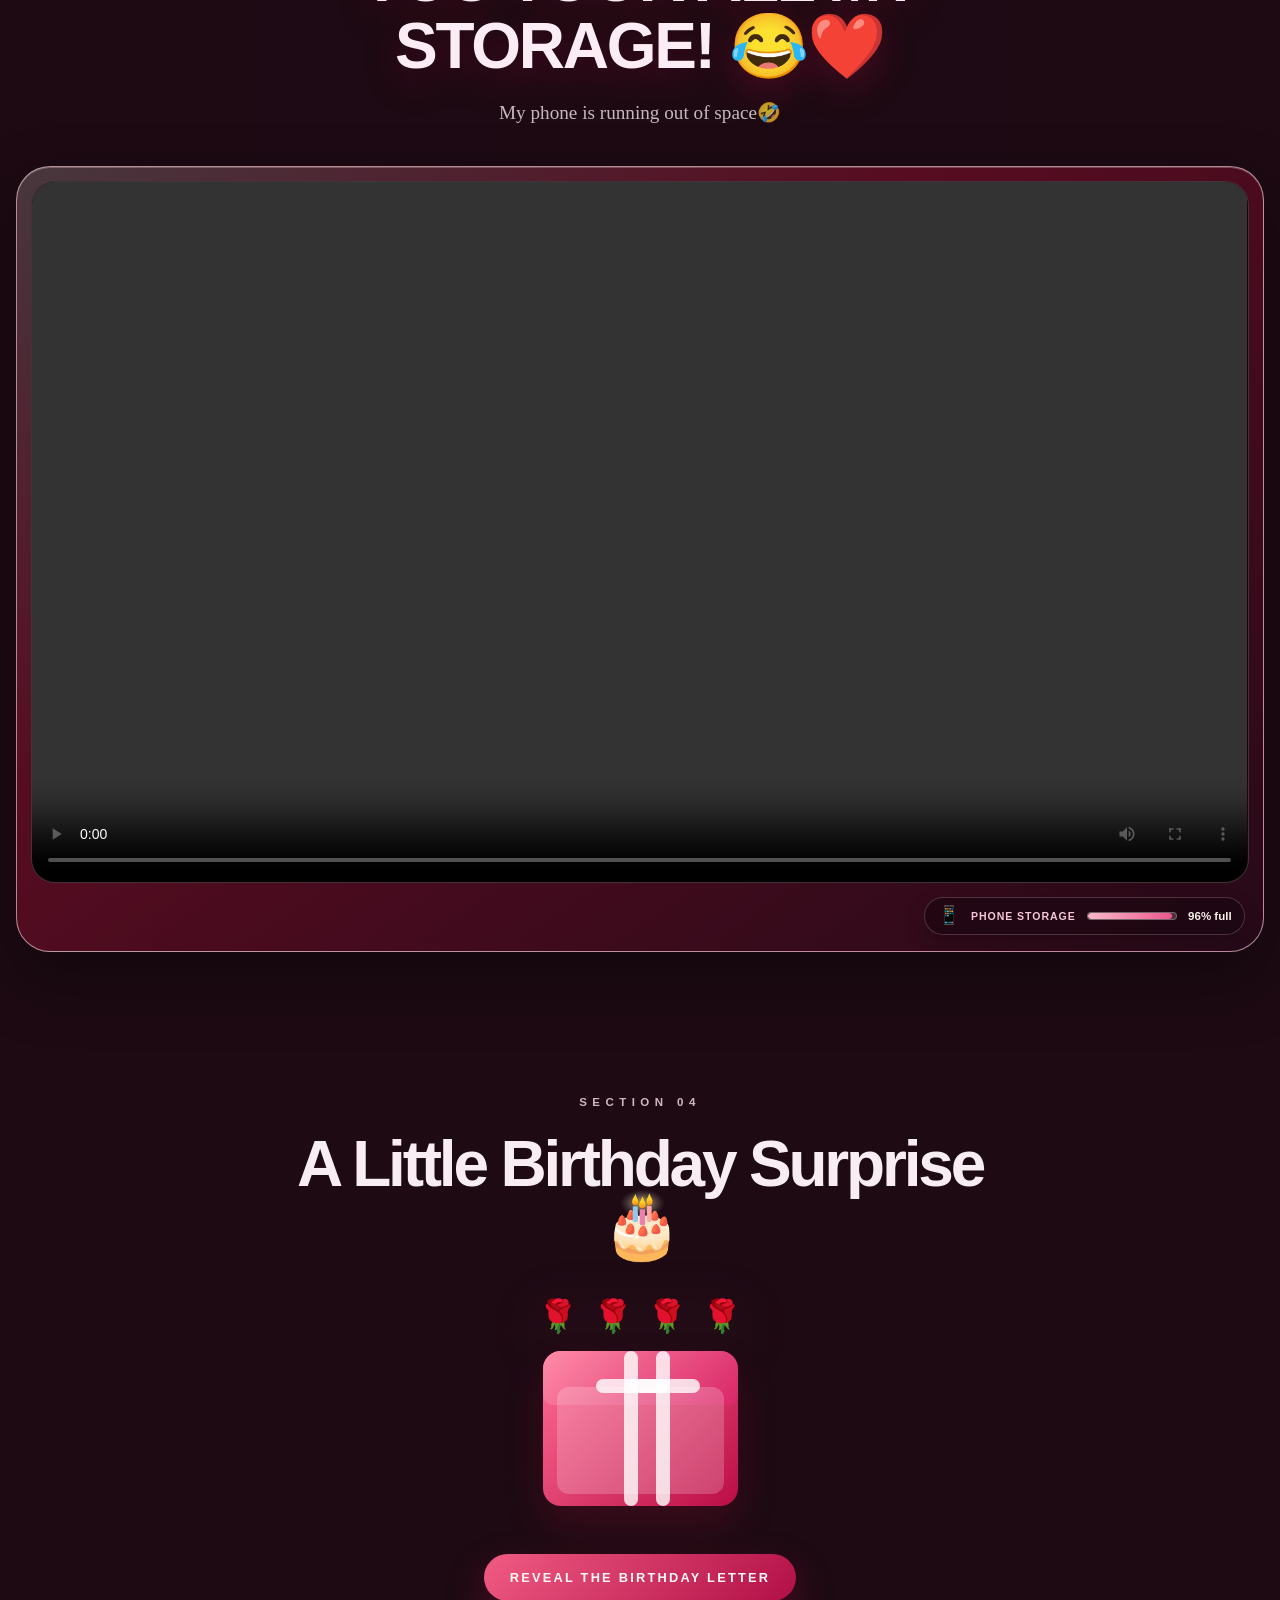
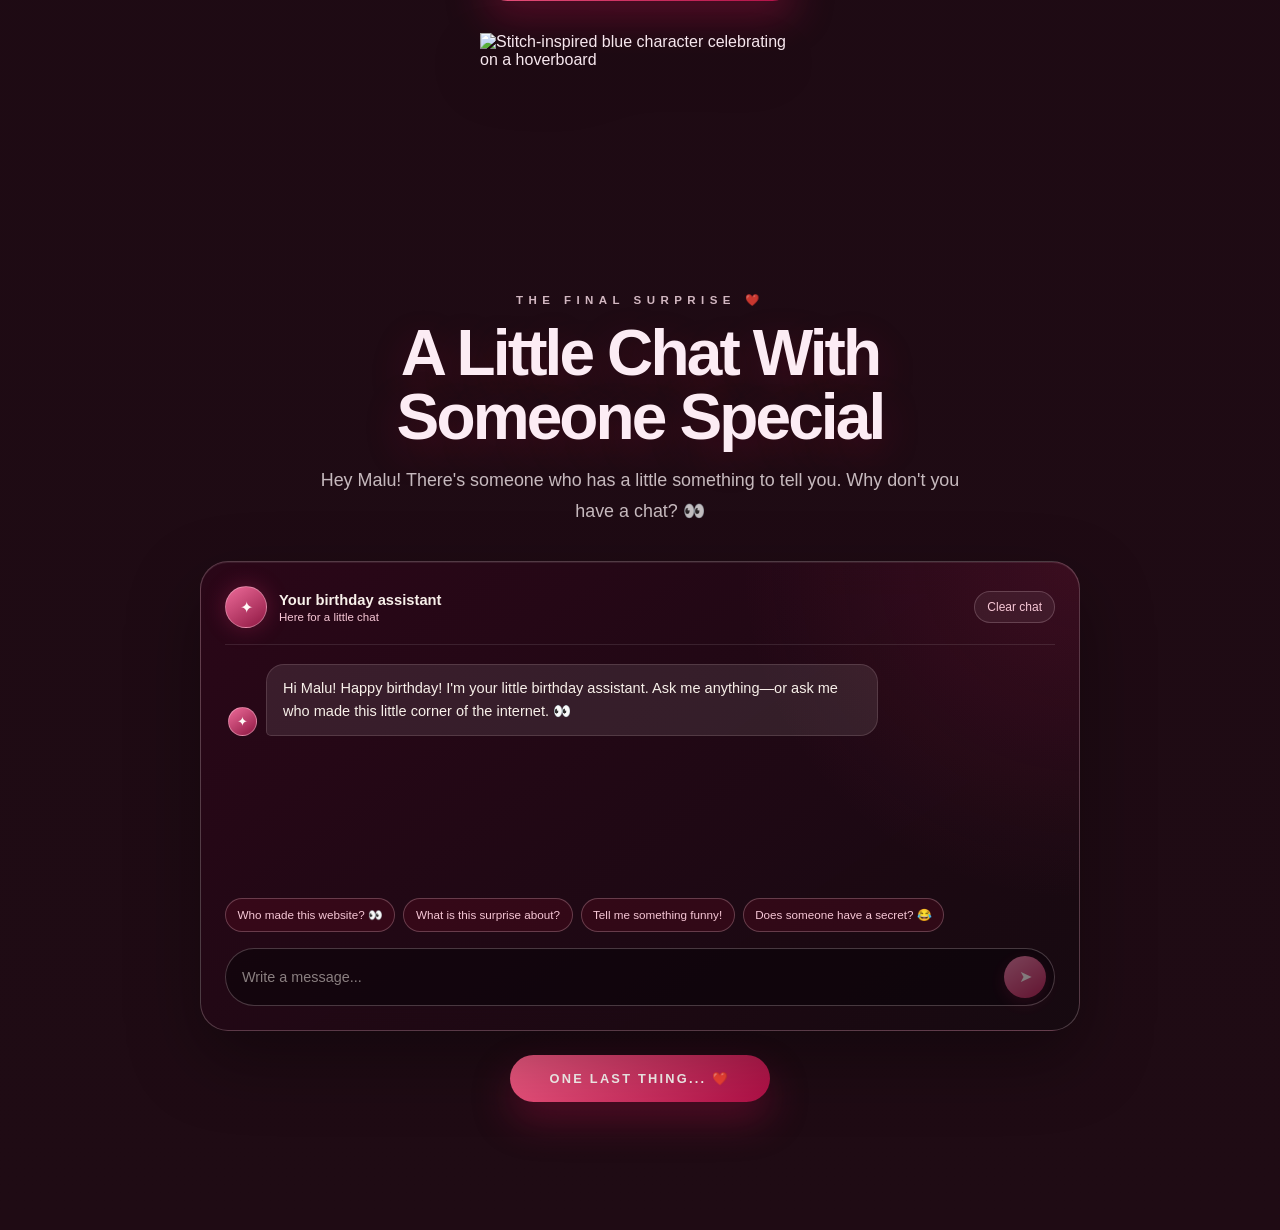
==== commit a3dc1cb8: "Add secure birthday AI chat section Co-authored-by: Copilot <223556219+Copilot@users.noreply.github." ====
--- a/index.html
+++ b/index.html
@@ -8,8 +8,9 @@
       name="description"
       content="A cinematic, romantic birthday experience for Malu with a premium editorial design, storybook moments, and a heartfelt birthday finale."
     />
-    <link rel="stylesheet" href="css/style.css?v=20261124-music-controls" />
-    <script src="js/script.js?v=20261124-autoplay-music" defer></script>
+    <link rel="stylesheet" href="css/style.css?v=20261124-birthday-chat" />
+    <script src="js/chat-config.js?v=20261124-chat" defer></script>
+    <script src="js/script.js?v=20261124-birthday-chat" defer></script>
   </head>
   <body>
     <div id="loader" class="loader" aria-live="polite">
@@ -33,6 +34,7 @@
           <a href="#today">Today</a>
           <a href="#story">Our Story</a>
           <a href="#birthday">Birthday</a>
+          <a href="#final-surprise">Final Chat</a>
         </nav>
         <button class="nav-toggle" type="button" aria-label="Toggle navigation" aria-expanded="false">
           <span></span>
@@ -254,6 +256,65 @@
 
         <div class="final-character reveal" aria-hidden="true">
           <img src="media/characters/stitch-hoverboard.svg" alt="Stitch-inspired blue character celebrating on a hoverboard" />
+        </div>
+      </section>
+
+      <section id="final-surprise" class="story-section section-panel reveal final-chat-section" aria-labelledby="final-chat-title">
+        <div class="final-chat-hearts" aria-hidden="true">
+          <span>♡</span>
+          <span>♥</span>
+          <span>♡</span>
+          <span>♥</span>
+        </div>
+        <div class="final-chat-heading">
+          <p class="eyebrow">THE FINAL SURPRISE ❤️</p>
+          <h2 id="final-chat-title">A Little Chat With Someone Special</h2>
+          <p>Hey Malu! There's someone who has a little something to tell you. Why don't you have a chat? 👀</p>
+        </div>
+
+        <div class="birthday-chat-panel">
+          <div class="birthday-chat-topbar">
+            <div class="chat-assistant-identity">
+              <span class="chat-assistant-avatar" aria-hidden="true">✦</span>
+              <span>
+                <strong>Your birthday assistant</strong>
+                <small>Here for a little chat</small>
+              </span>
+            </div>
+            <button class="chat-clear-button" id="chat-clear" type="button">Clear chat</button>
+          </div>
+
+          <div class="chat-transcript" id="chat-transcript" role="log" aria-live="polite" aria-relevant="additions text">
+            <div class="chat-message chat-message-assistant">
+              <span class="chat-message-avatar" aria-hidden="true">✦</span>
+              <p class="chat-message-bubble">Hi Malu! Happy birthday! I'm your little birthday assistant. Ask me anything—or ask me who made this little corner of the internet. 👀</p>
+            </div>
+          </div>
+          <div class="chat-typing-indicator" id="chat-typing-indicator" aria-label="Assistant is typing" hidden>
+            <span class="chat-message-avatar" aria-hidden="true">✦</span>
+            <span class="chat-typing-bubble" aria-hidden="true"><i></i><i></i><i></i></span>
+          </div>
+
+          <div class="chat-suggestions" aria-label="Suggested questions">
+            <button type="button" class="chat-suggestion">Who made this website? 👀</button>
+            <button type="button" class="chat-suggestion">What is this surprise about?</button>
+            <button type="button" class="chat-suggestion">Tell me something funny!</button>
+            <button type="button" class="chat-suggestion">Does someone have a secret? 😂</button>
+          </div>
+
+          <form class="chat-composer" id="chat-form">
+            <label class="visually-hidden" for="chat-input">Write a message</label>
+            <input id="chat-input" name="message" type="text" maxlength="1500" autocomplete="off" placeholder="Write a message..." required />
+            <button class="chat-send-button" id="chat-send" type="submit" aria-label="Send message">
+              <span aria-hidden="true">➤</span>
+            </button>
+          </form>
+          <p class="chat-error" id="chat-error" role="status" aria-live="polite"></p>
+        </div>
+
+        <div class="chat-final-reveal">
+          <button class="button-primary chat-reveal-button" id="chat-reveal-button" type="button">ONE LAST THING... ❤️</button>
+          <p class="chat-final-message" id="chat-final-message" hidden></p>
         </div>
       </section>
     </main>
--- a/css/style.css
+++ b/css/style.css
@@ -1804,3 +1804,458 @@
     animation: none;
   }
 }
+
+.final-chat-section {
+  position: relative;
+  padding-bottom: clamp(5rem, 10vw, 8rem);
+  isolation: isolate;
+}
+
+.final-chat-heading {
+  max-width: 760px;
+  margin: 0 auto 2.2rem;
+  text-align: center;
+}
+
+.final-chat-heading .eyebrow {
+  margin-bottom: 0.9rem;
+}
+
+.final-chat-heading h2 {
+  margin: 0;
+  color: var(--rose-ice);
+  font-size: clamp(2.2rem, 5vw, 4rem);
+  letter-spacing: -0.045em;
+  line-height: 1;
+  text-shadow: 0 12px 36px rgba(170, 15, 58, 0.28);
+}
+
+.final-chat-heading > p:last-child {
+  max-width: 650px;
+  margin: 1rem auto 0;
+  color: var(--text-soft);
+  font-size: clamp(0.98rem, 1.7vw, 1.12rem);
+  line-height: 1.7;
+}
+
+.final-chat-hearts {
+  position: absolute;
+  z-index: -1;
+  inset: 0;
+  overflow: hidden;
+  pointer-events: none;
+}
+
+.final-chat-hearts span {
+  position: absolute;
+  bottom: -3rem;
+  color: rgba(247, 199, 214, 0.3);
+  font-size: clamp(1.4rem, 3vw, 2.2rem);
+  animation: chatHeartFloat 12s ease-in-out infinite;
+}
+
+.final-chat-hearts span:nth-child(1) {
+  left: 8%;
+}
+
+.final-chat-hearts span:nth-child(2) {
+  left: 28%;
+  animation-delay: -5s;
+}
+
+.final-chat-hearts span:nth-child(3) {
+  right: 24%;
+  animation-delay: -8s;
+}
+
+.final-chat-hearts span:nth-child(4) {
+  right: 7%;
+  animation-delay: -2s;
+}
+
+.birthday-chat-panel {
+  position: relative;
+  width: min(100%, 880px);
+  margin: 0 auto;
+  padding: clamp(1rem, 3vw, 1.5rem);
+  border: 1px solid rgba(255, 222, 232, 0.23);
+  border-radius: 28px;
+  background:
+    radial-gradient(circle at 100% 0, rgba(215, 40, 104, 0.15), transparent 34%),
+    linear-gradient(145deg, rgba(44, 7, 24, 0.94), rgba(22, 10, 17, 0.96));
+  box-shadow: 0 28px 70px rgba(0, 0, 0, 0.34), inset 0 1px 0 rgba(255, 250, 247, 0.08);
+  backdrop-filter: blur(16px);
+}
+
+.birthday-chat-topbar,
+.chat-assistant-identity {
+  display: flex;
+  align-items: center;
+}
+
+.birthday-chat-topbar {
+  justify-content: space-between;
+  gap: 1rem;
+  padding-bottom: 1rem;
+  border-bottom: 1px solid rgba(255, 255, 255, 0.1);
+}
+
+.chat-assistant-identity {
+  gap: 0.75rem;
+  min-width: 0;
+}
+
+.chat-assistant-avatar,
+.chat-message-avatar {
+  display: grid;
+  flex: 0 0 auto;
+  place-items: center;
+  border: 1px solid rgba(255, 222, 232, 0.38);
+  border-radius: 50%;
+  background: linear-gradient(145deg, #ed6b99, #8e1742);
+  color: var(--ivory);
+}
+
+.chat-assistant-avatar {
+  width: 42px;
+  height: 42px;
+  box-shadow: 0 0 22px rgba(215, 40, 104, 0.32);
+}
+
+.chat-assistant-identity strong,
+.chat-assistant-identity small {
+  display: block;
+}
+
+.chat-assistant-identity strong {
+  color: var(--cream);
+  font-size: 0.92rem;
+}
+
+.chat-assistant-identity small {
+  margin-top: 0.18rem;
+  color: var(--rose-soft);
+  font-size: 0.72rem;
+}
+
+.chat-clear-button {
+  padding: 0.5rem 0.75rem;
+  border: 1px solid rgba(255, 222, 232, 0.2);
+  border-radius: 999px;
+  background: rgba(255, 250, 247, 0.06);
+  color: var(--rose-soft);
+  font-size: 0.75rem;
+  cursor: pointer;
+  transition: background-color 0.2s ease, color 0.2s ease;
+}
+
+.chat-clear-button:hover {
+  background: rgba(255, 250, 247, 0.14);
+  color: var(--ivory);
+}
+
+.chat-transcript {
+  display: flex;
+  min-height: 250px;
+  max-height: min(54vh, 440px);
+  flex-direction: column;
+  gap: 0.9rem;
+  overflow-y: auto;
+  padding: 1.15rem 0.2rem;
+  scroll-behavior: smooth;
+  overscroll-behavior: contain;
+}
+
+.chat-message {
+  display: flex;
+  align-items: flex-end;
+  gap: 0.55rem;
+  max-width: min(88%, 650px);
+  animation: chatMessageIn 0.3s ease both;
+}
+
+.chat-message-user {
+  align-self: flex-end;
+}
+
+.chat-message-assistant {
+  align-self: flex-start;
+}
+
+.chat-message-avatar {
+  width: 29px;
+  height: 29px;
+  font-size: 0.8rem;
+}
+
+.chat-message-bubble {
+  margin: 0;
+  padding: 0.78rem 1rem;
+  border: 1px solid rgba(255, 222, 232, 0.14);
+  border-radius: 18px 18px 18px 5px;
+  background: rgba(255, 250, 247, 0.09);
+  color: var(--cream);
+  font-size: 0.91rem;
+  line-height: 1.55;
+  overflow-wrap: anywhere;
+  white-space: pre-wrap;
+}
+
+.chat-message-user .chat-message-bubble {
+  border-color: rgba(255, 232, 238, 0.55);
+  border-radius: 18px 18px 5px 18px;
+  background: linear-gradient(145deg, #f8d4df, #f1bdcf);
+  color: #38101f;
+}
+
+.chat-typing-indicator {
+  display: flex;
+  align-items: flex-end;
+  gap: 0.55rem;
+  padding: 0 0.2rem 0.85rem;
+}
+
+.chat-typing-indicator[hidden],
+.chat-final-message[hidden],
+.chat-reveal-button[hidden] {
+  display: none;
+}
+
+.chat-typing-bubble {
+  display: flex;
+  align-items: center;
+  gap: 0.28rem;
+  min-width: 64px;
+  min-height: 38px;
+  justify-content: center;
+  border: 1px solid rgba(255, 222, 232, 0.14);
+  border-radius: 16px 16px 16px 5px;
+  background: rgba(255, 250, 247, 0.09);
+}
+
+.chat-typing-bubble i {
+  width: 6px;
+  height: 6px;
+  border-radius: 50%;
+  background: var(--rose-soft);
+  animation: chatDotPulse 1s ease-in-out infinite;
+}
+
+.chat-typing-bubble i:nth-child(2) {
+  animation-delay: 0.15s;
+}
+
+.chat-typing-bubble i:nth-child(3) {
+  animation-delay: 0.3s;
+}
+
+.chat-suggestions {
+  display: flex;
+  flex-wrap: wrap;
+  gap: 0.5rem;
+  padding: 0.15rem 0 1rem;
+}
+
+.chat-suggestion {
+  padding: 0.5rem 0.72rem;
+  border: 1px solid rgba(247, 199, 214, 0.27);
+  border-radius: 999px;
+  background: rgba(106, 13, 38, 0.28);
+  color: var(--rose-soft);
+  font-size: 0.73rem;
+  line-height: 1.35;
+  cursor: pointer;
+  transition: background-color 0.2s ease, border-color 0.2s ease, transform 0.2s ease;
+}
+
+.chat-suggestion:hover {
+  transform: translateY(-1px);
+  border-color: rgba(247, 199, 214, 0.58);
+  background: rgba(215, 40, 104, 0.2);
+}
+
+.chat-composer {
+  display: flex;
+  align-items: center;
+  gap: 0.65rem;
+  padding: 0.45rem 0.5rem 0.45rem 1rem;
+  border: 1px solid rgba(255, 222, 232, 0.23);
+  border-radius: 999px;
+  background: rgba(10, 5, 9, 0.56);
+  transition: border-color 0.2s ease, box-shadow 0.2s ease;
+}
+
+.chat-composer:focus-within {
+  border-color: rgba(247, 199, 214, 0.65);
+  box-shadow: 0 0 0 3px rgba(215, 40, 104, 0.12);
+}
+
+.chat-composer input {
+  width: 100%;
+  min-width: 0;
+  padding: 0.6rem 0;
+  border: 0;
+  outline: 0;
+  background: transparent;
+  color: var(--ivory);
+  font: inherit;
+  font-size: 0.9rem;
+}
+
+.chat-composer input::placeholder {
+  color: rgba(248, 240, 234, 0.52);
+}
+
+.chat-send-button {
+  display: grid;
+  width: 42px;
+  height: 42px;
+  flex: 0 0 auto;
+  place-items: center;
+  border: 0;
+  border-radius: 50%;
+  background: linear-gradient(145deg, #f288ae, #bd2458);
+  box-shadow: 0 5px 16px rgba(215, 40, 104, 0.26);
+  color: #fffaf7;
+  cursor: pointer;
+  transition: transform 0.2s ease, opacity 0.2s ease;
+}
+
+.chat-send-button:hover:not(:disabled) {
+  transform: scale(1.05);
+}
+
+.chat-send-button:disabled {
+  cursor: not-allowed;
+  opacity: 0.48;
+}
+
+.chat-send-button:focus-visible,
+.chat-clear-button:focus-visible,
+.chat-suggestion:focus-visible,
+.chat-reveal-button:focus-visible {
+  outline: 2px solid var(--cream);
+  outline-offset: 3px;
+}
+
+.chat-error {
+  display: none;
+  margin: 0.65rem 0 0;
+  color: #ffc0cf;
+  font-size: 0.8rem;
+  line-height: 1.5;
+}
+
+.chat-error.is-visible {
+  display: block;
+}
+
+.chat-final-reveal {
+  width: min(100%, 880px);
+  margin: 1.5rem auto 0;
+  text-align: center;
+}
+
+.chat-reveal-button {
+  width: auto;
+  min-width: min(100%, 260px);
+}
+
+.chat-final-message {
+  max-width: 720px;
+  margin: 1.2rem auto 0;
+  padding: clamp(1rem, 3vw, 1.6rem);
+  border: 1px solid rgba(255, 222, 232, 0.35);
+  border-radius: 22px;
+  background: linear-gradient(145deg, rgba(106, 13, 38, 0.75), rgba(44, 7, 24, 0.9));
+  box-shadow: 0 18px 42px rgba(0, 0, 0, 0.25);
+  color: var(--cream);
+  font-size: clamp(1rem, 2vw, 1.2rem);
+  line-height: 1.7;
+  white-space: pre-wrap;
+  animation: chatMessageIn 0.45s ease both;
+}
+
+.visually-hidden {
+  position: absolute;
+  width: 1px;
+  height: 1px;
+  overflow: hidden;
+  clip: rect(0, 0, 0, 0);
+  white-space: nowrap;
+  clip-path: inset(50%);
+}
+
+@keyframes chatMessageIn {
+  from {
+    opacity: 0;
+    transform: translateY(8px);
+  }
+  to {
+    opacity: 1;
+    transform: translateY(0);
+  }
+}
+
+@keyframes chatDotPulse {
+  0%, 60%, 100% {
+    opacity: 0.4;
+    transform: translateY(0);
+  }
+  30% {
+    opacity: 1;
+    transform: translateY(-4px);
+  }
+}
+
+@keyframes chatHeartFloat {
+  0%, 100% {
+    opacity: 0;
+    transform: translateY(0) rotate(-8deg);
+  }
+  20%, 80% {
+    opacity: 0.7;
+  }
+  50% {
+    opacity: 0.35;
+    transform: translateY(-340px) rotate(10deg);
+  }
+}
+
+@media (max-width: 680px) {
+  .final-chat-section {
+    padding-bottom: 5rem;
+  }
+
+  .birthday-chat-panel {
+    padding: 0.9rem;
+    border-radius: 22px;
+  }
+
+  .chat-transcript {
+    min-height: 220px;
+    max-height: 48vh;
+    padding-block: 0.9rem;
+  }
+
+  .chat-message {
+    max-width: 94%;
+  }
+
+  .chat-message-bubble {
+    padding: 0.7rem 0.82rem;
+    font-size: 0.86rem;
+  }
+
+  .chat-suggestions {
+    gap: 0.42rem;
+  }
+
+  .chat-suggestion {
+    font-size: 0.69rem;
+  }
+
+  .chat-composer input {
+    font-size: 16px;
+  }
+}
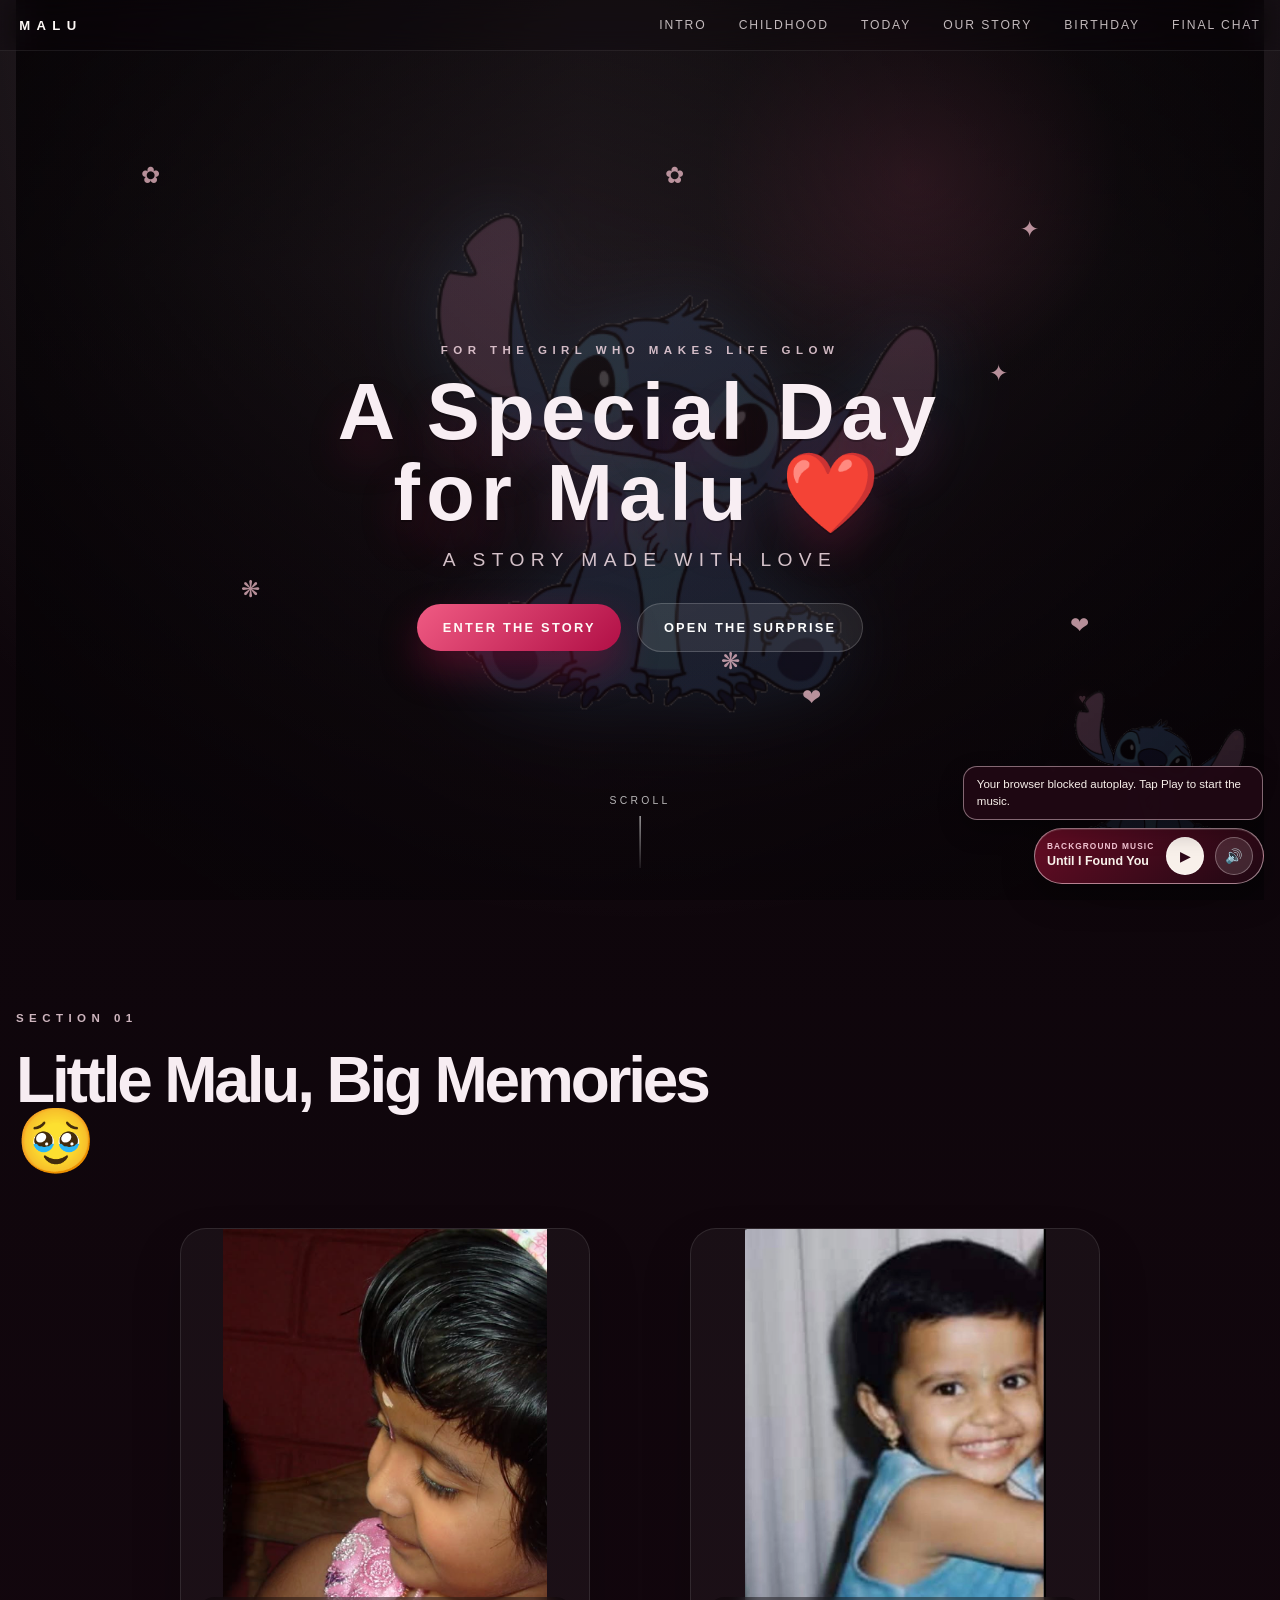
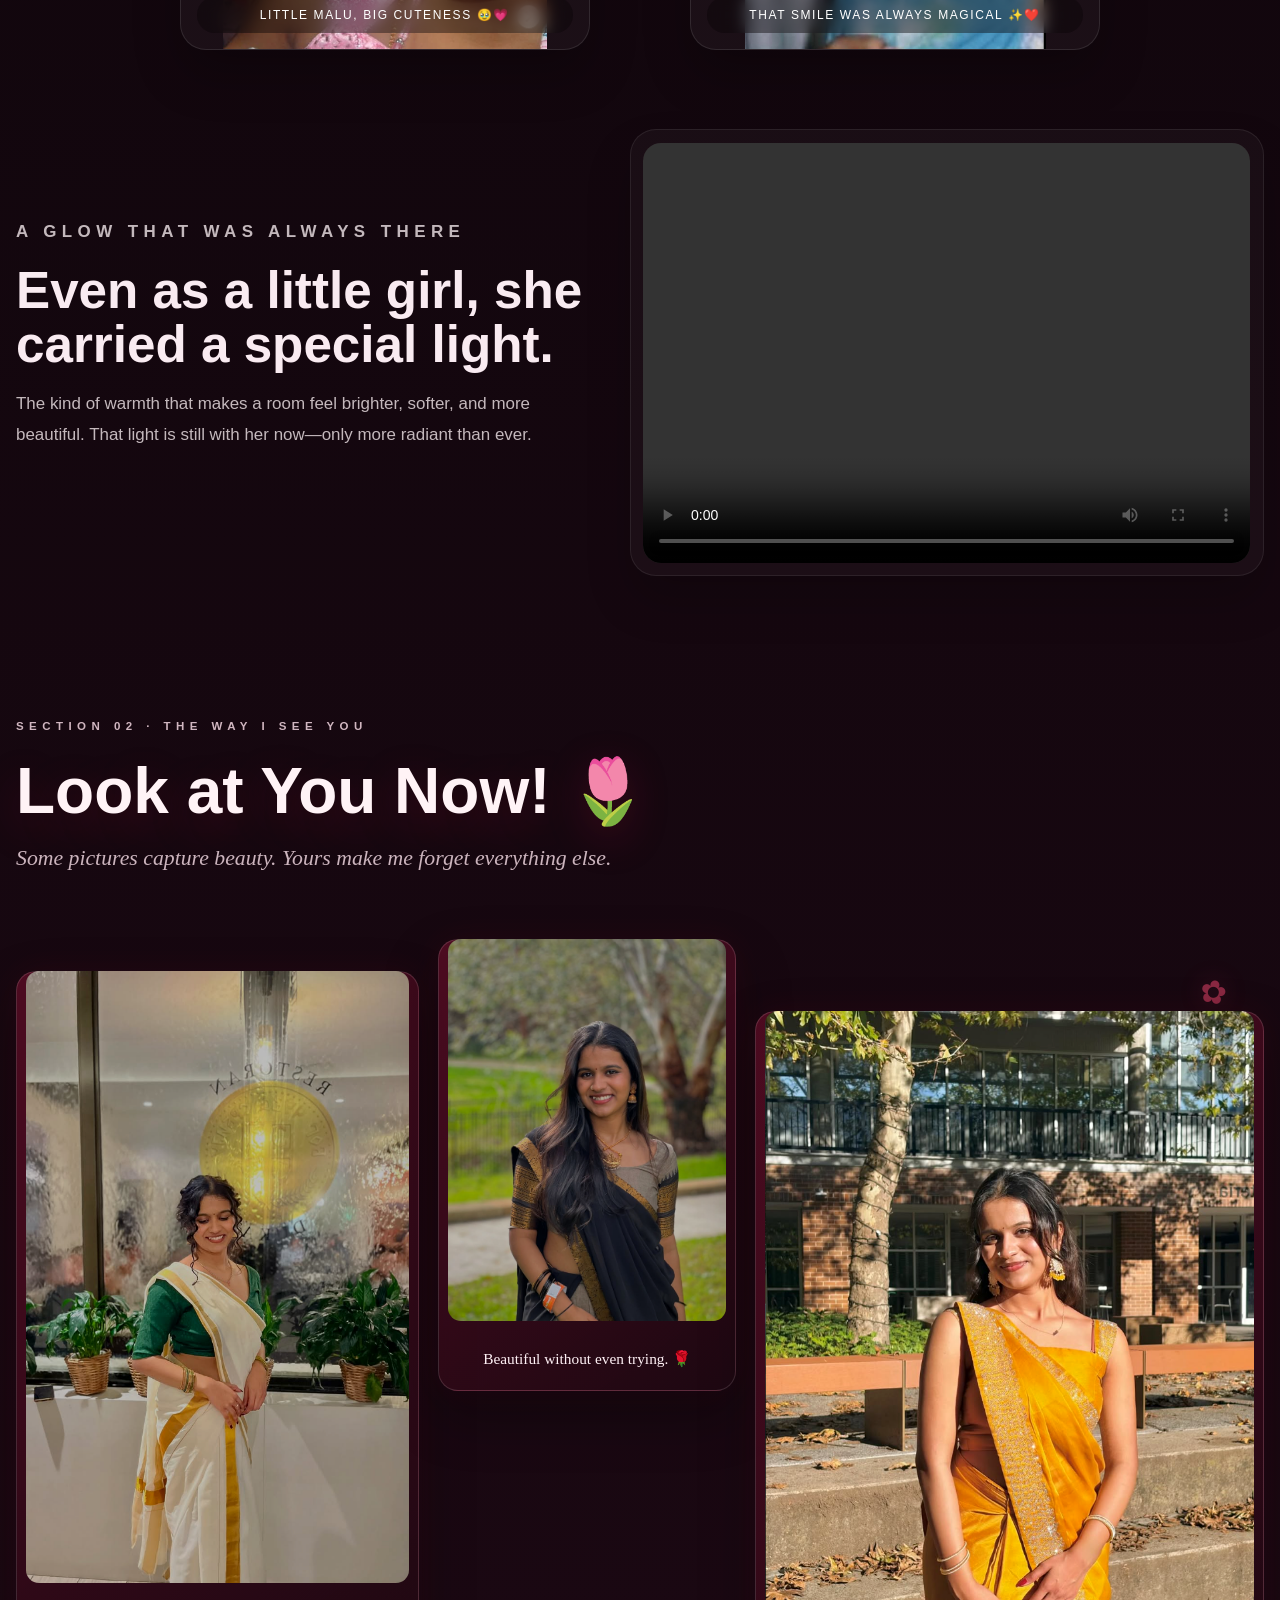
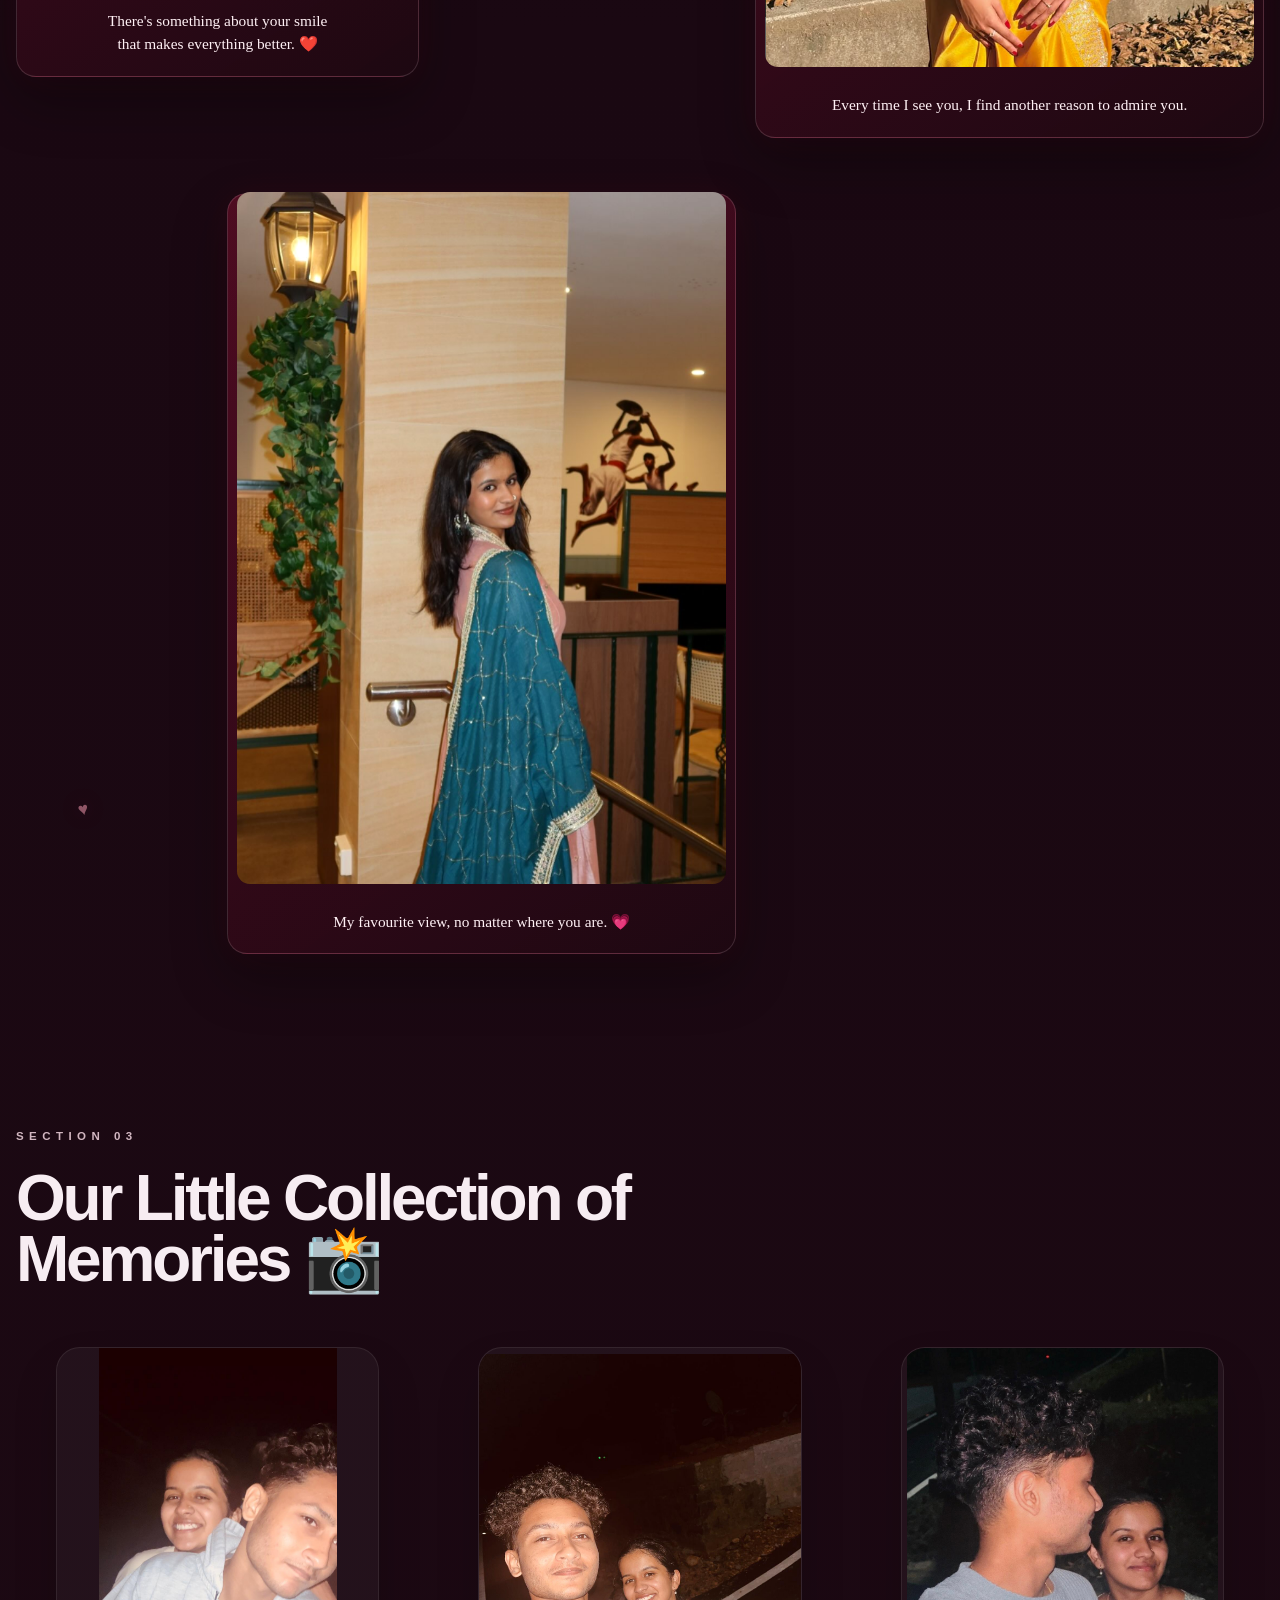
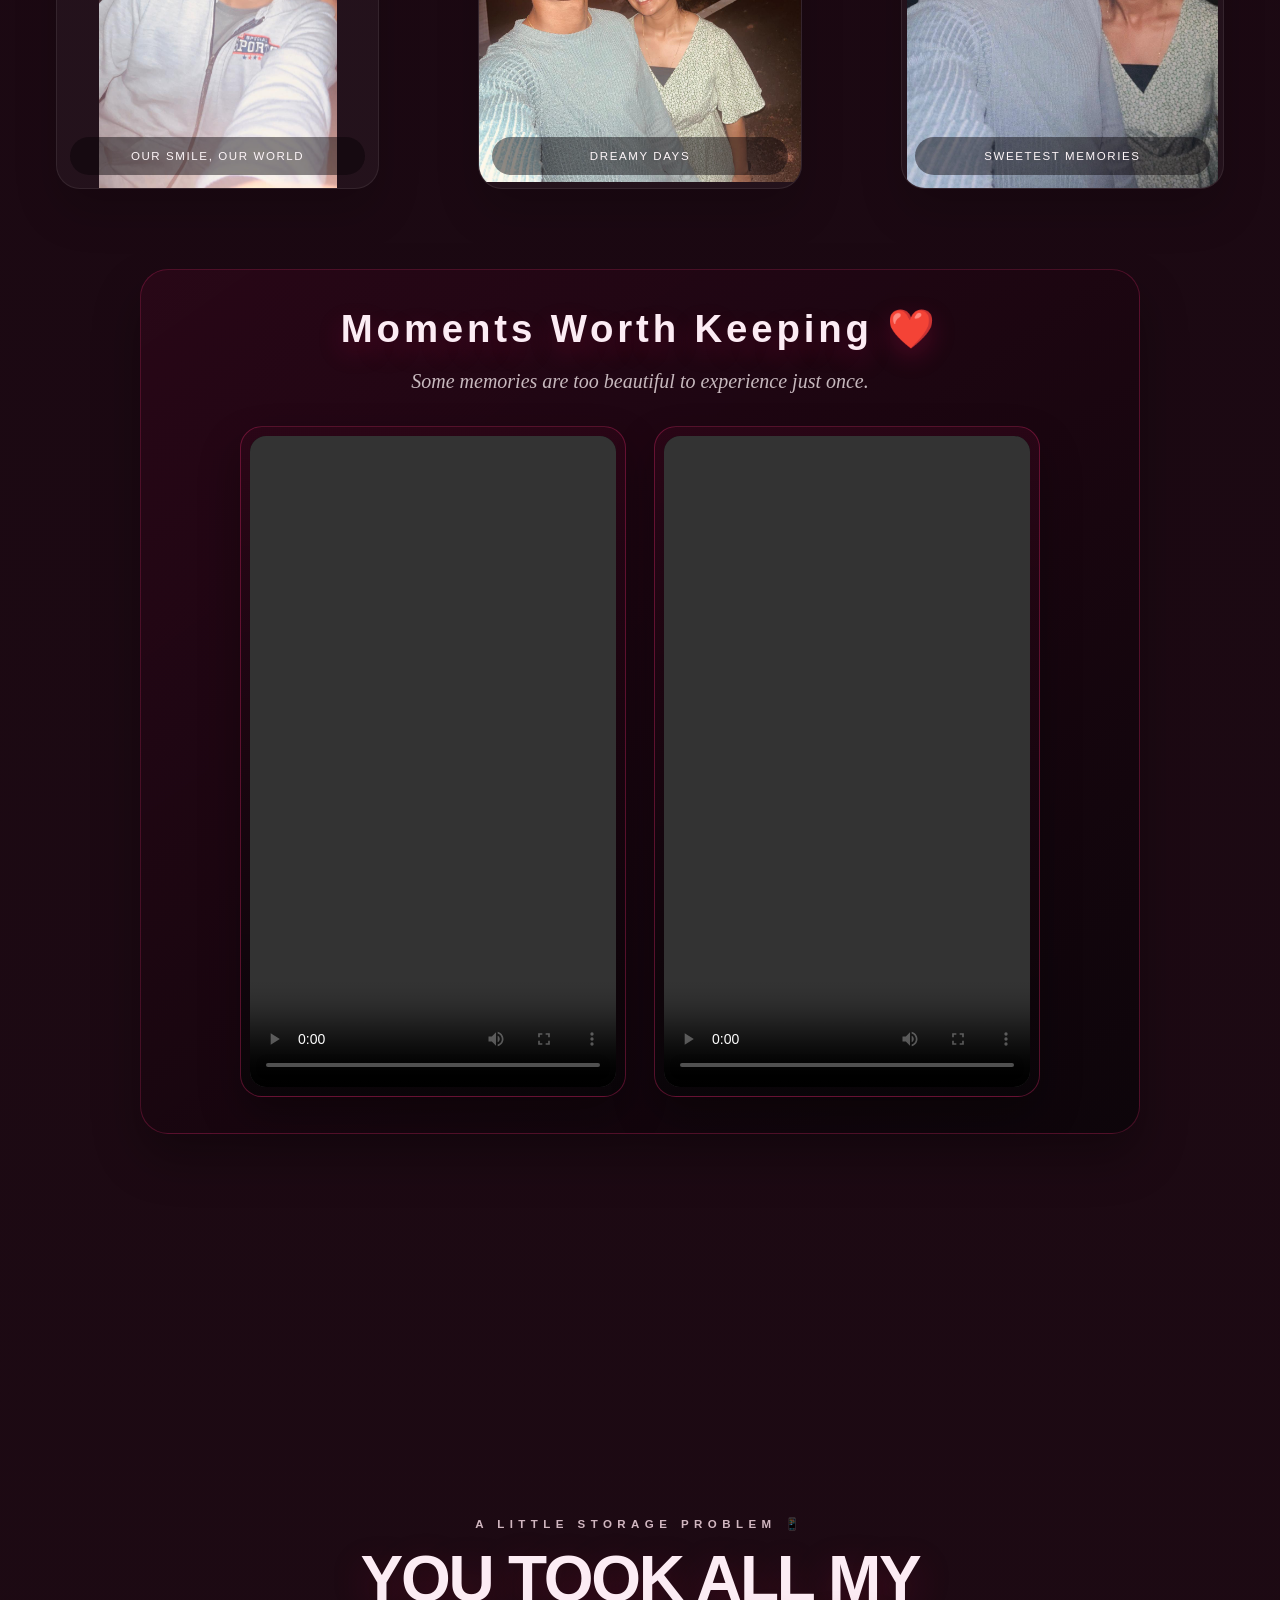
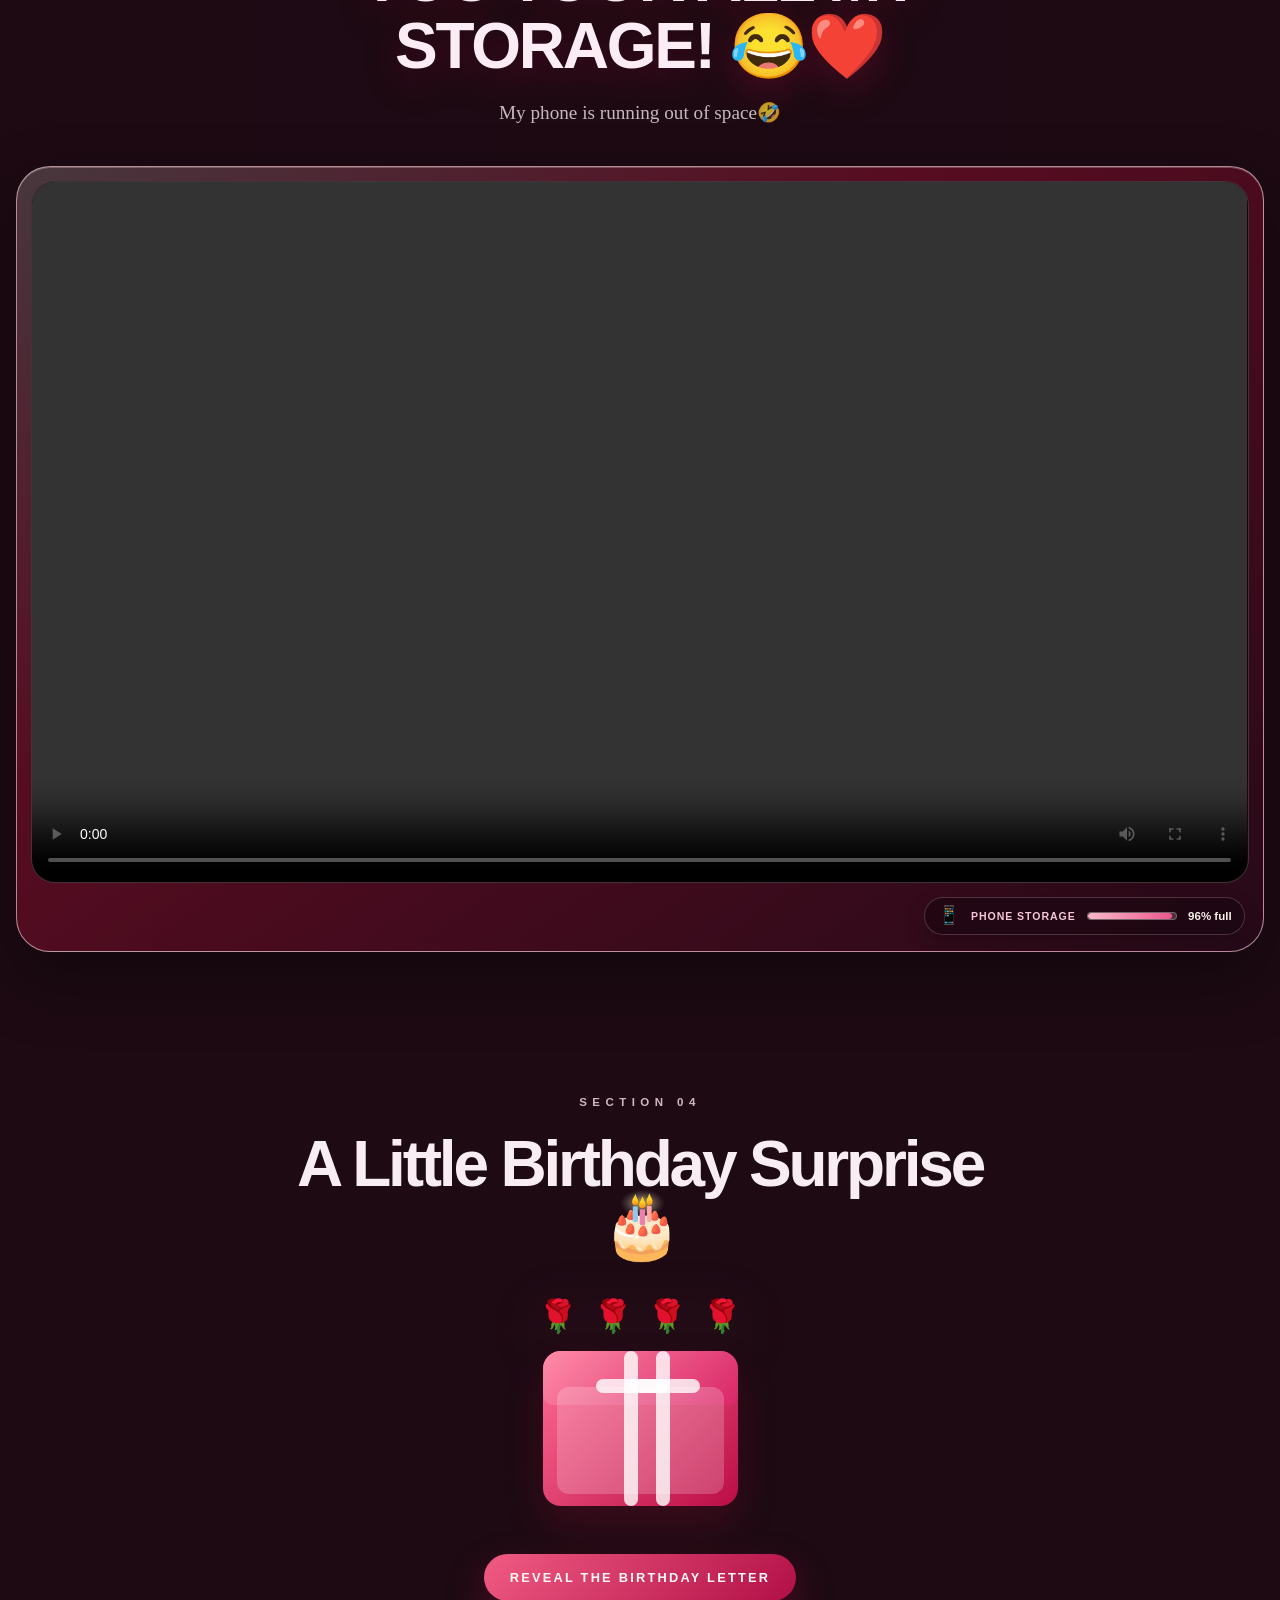
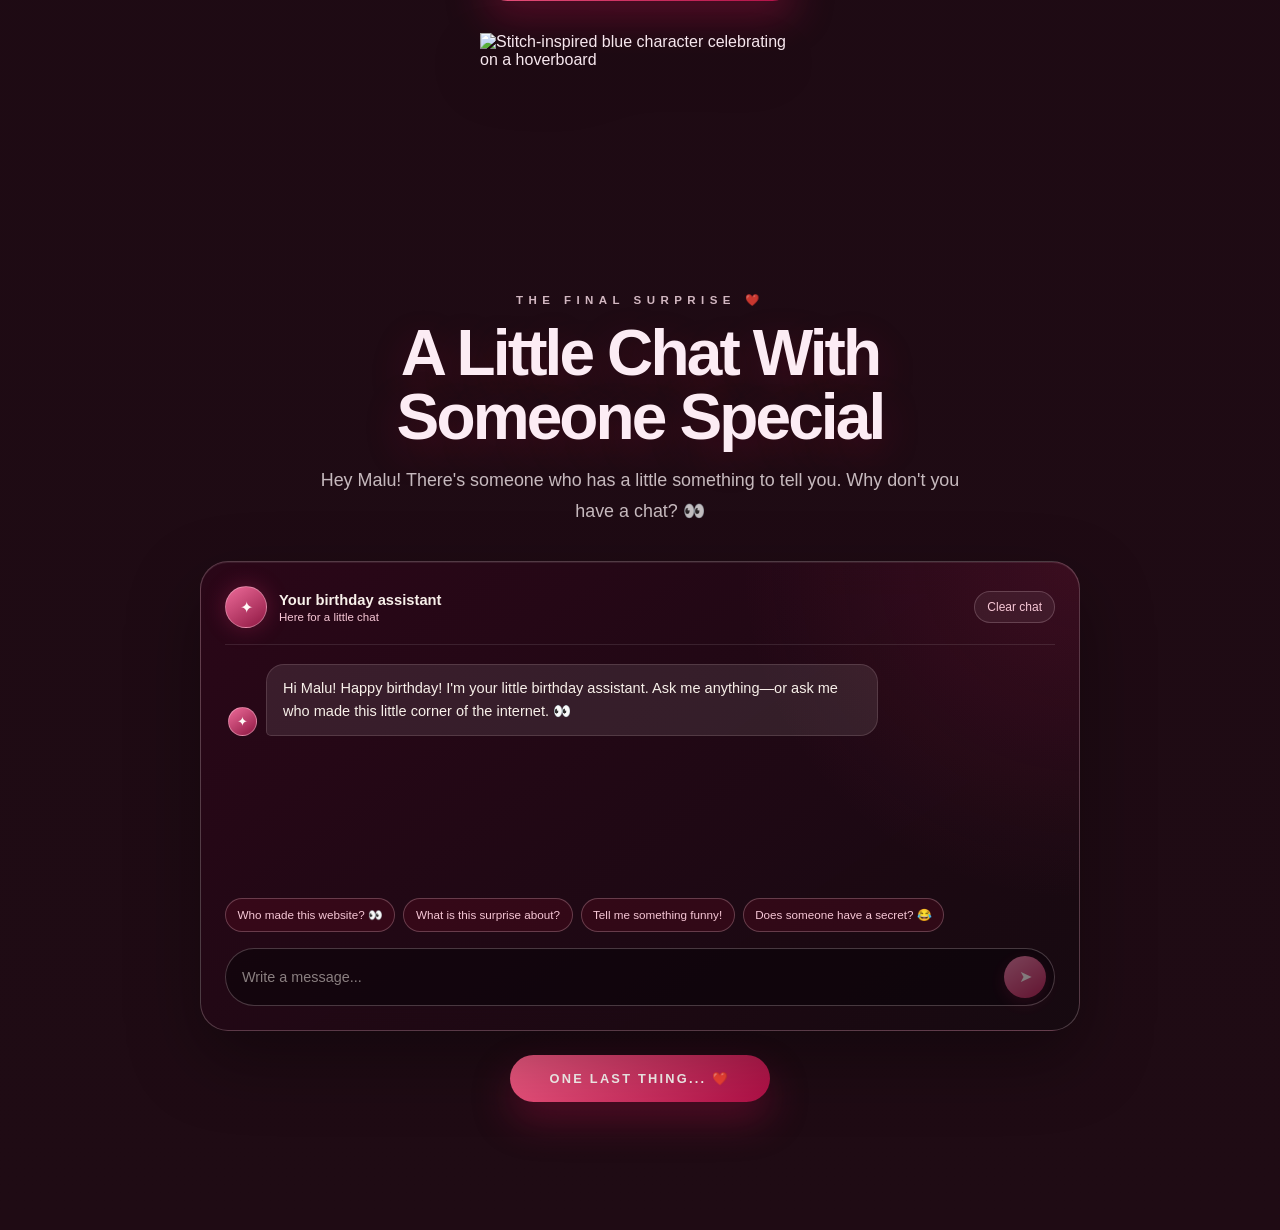
==== commit c89817d4: "Fix birthday chat configuration loading Co-authored-by: Copilot <223556219+Copilot@users.noreply.git" ====
--- a/index.html
+++ b/index.html
@@ -9,7 +9,7 @@
       content="A cinematic, romantic birthday experience for Malu with a premium editorial design, storybook moments, and a heartfelt birthday finale."
     />
     <link rel="stylesheet" href="css/style.css?v=20261124-birthday-chat" />
-    <script src="js/chat-config.js?v=20261124-chat" defer></script>
+    <script src="js/chat-config.js?v=20261124-chat-config-fix" defer></script>
     <script src="js/script.js?v=20261124-birthday-chat" defer></script>
   </head>
   <body>
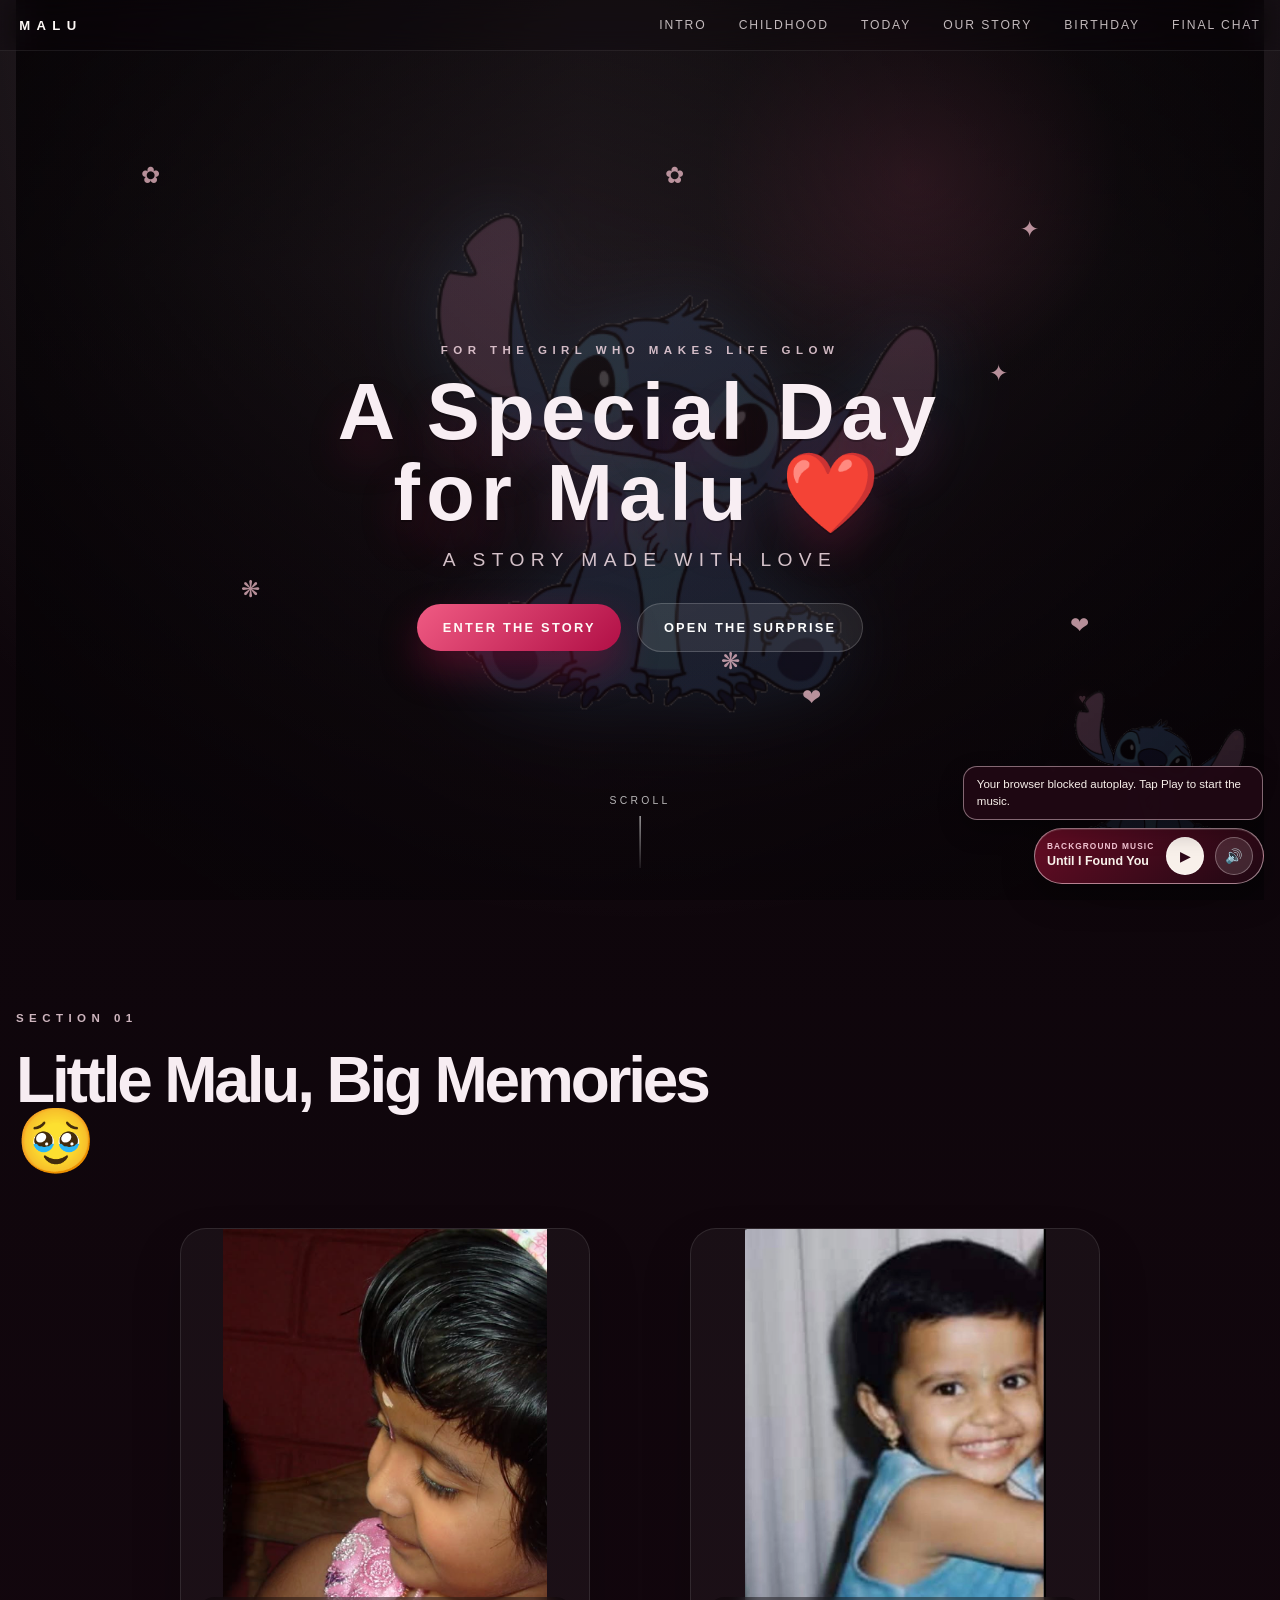
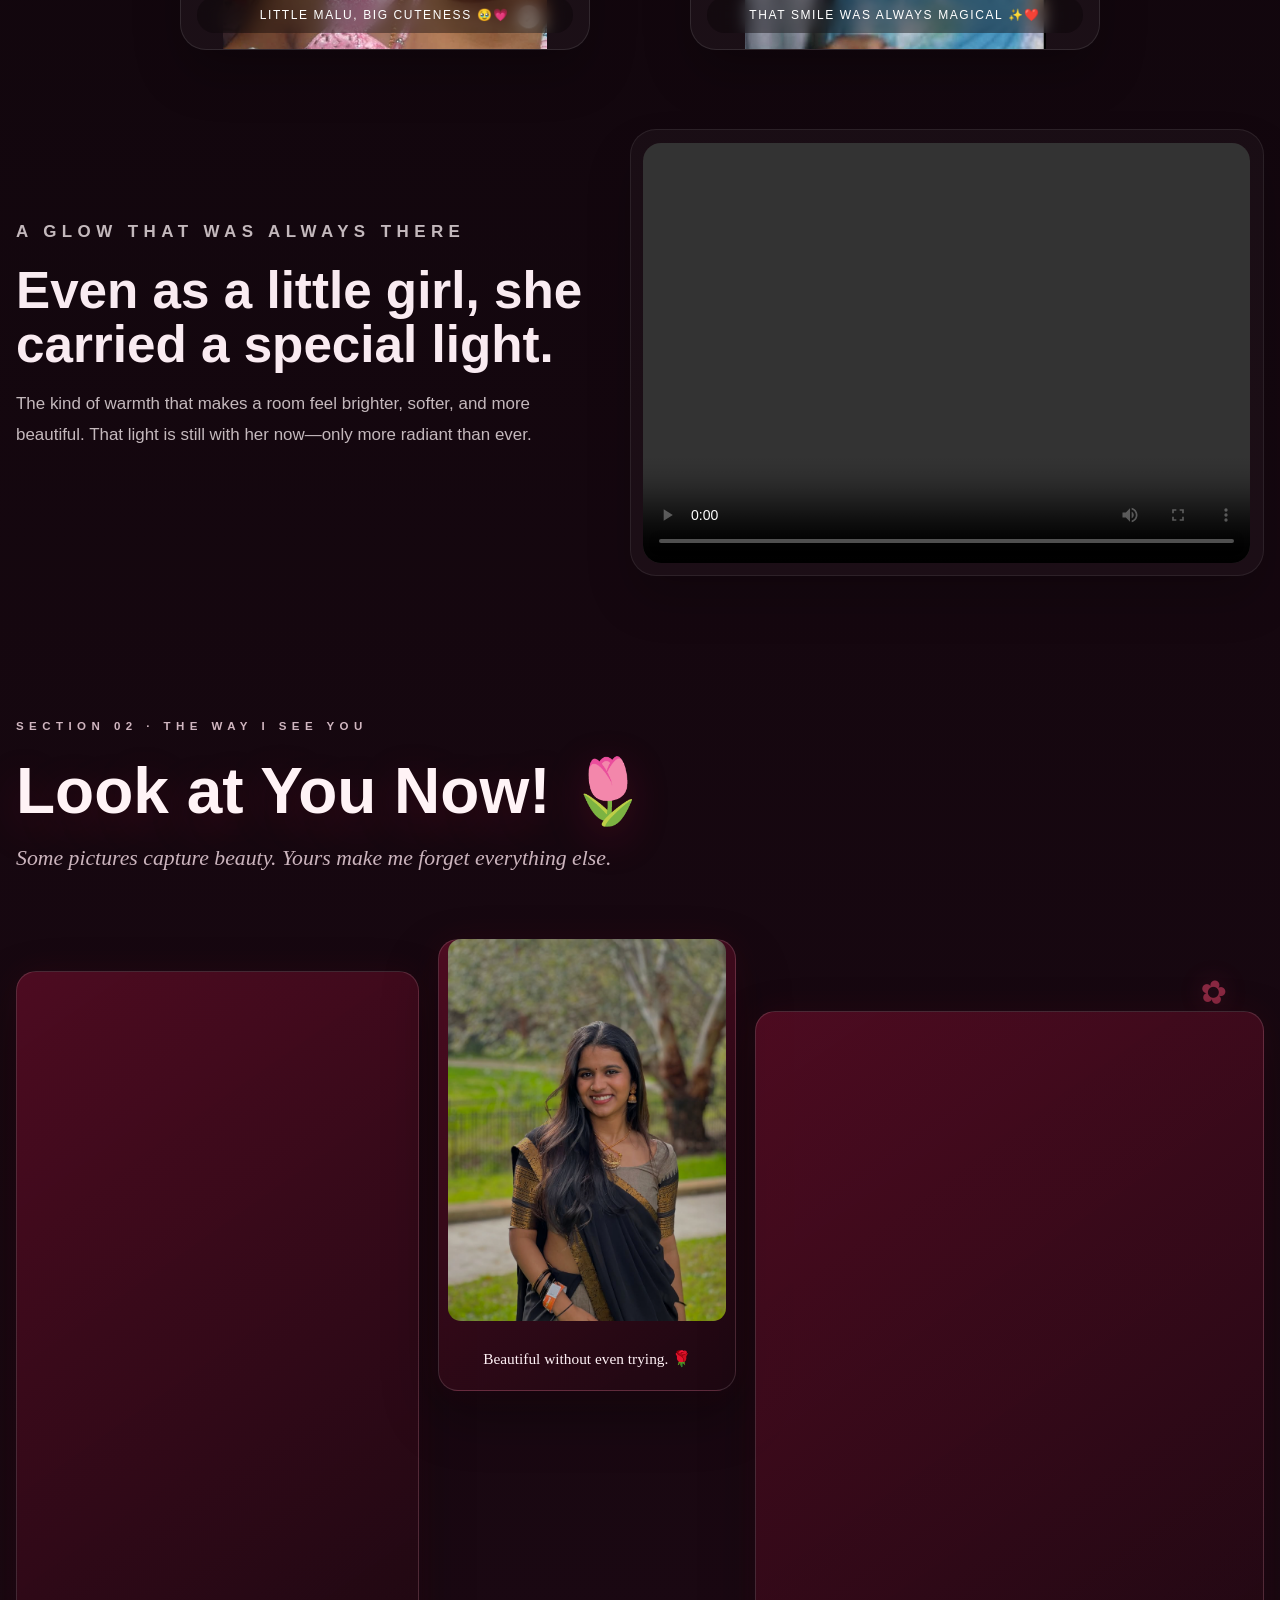
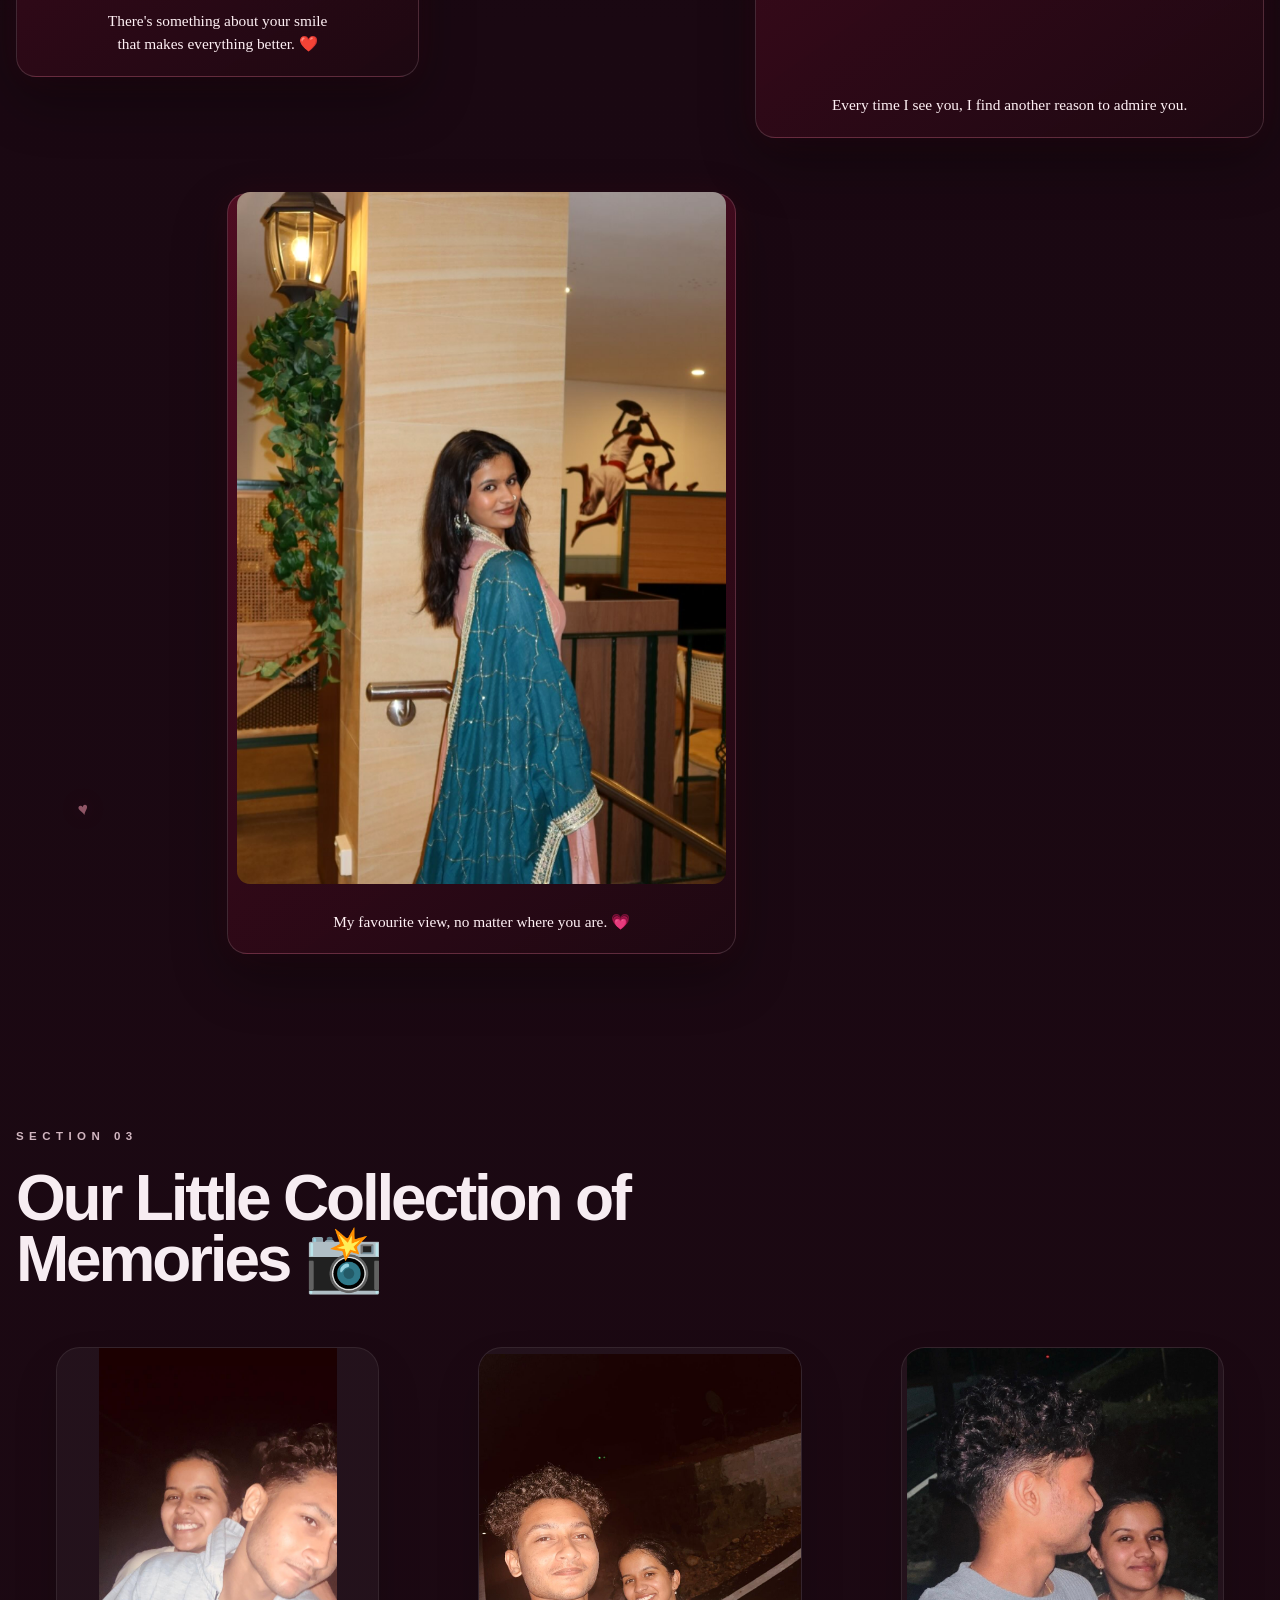
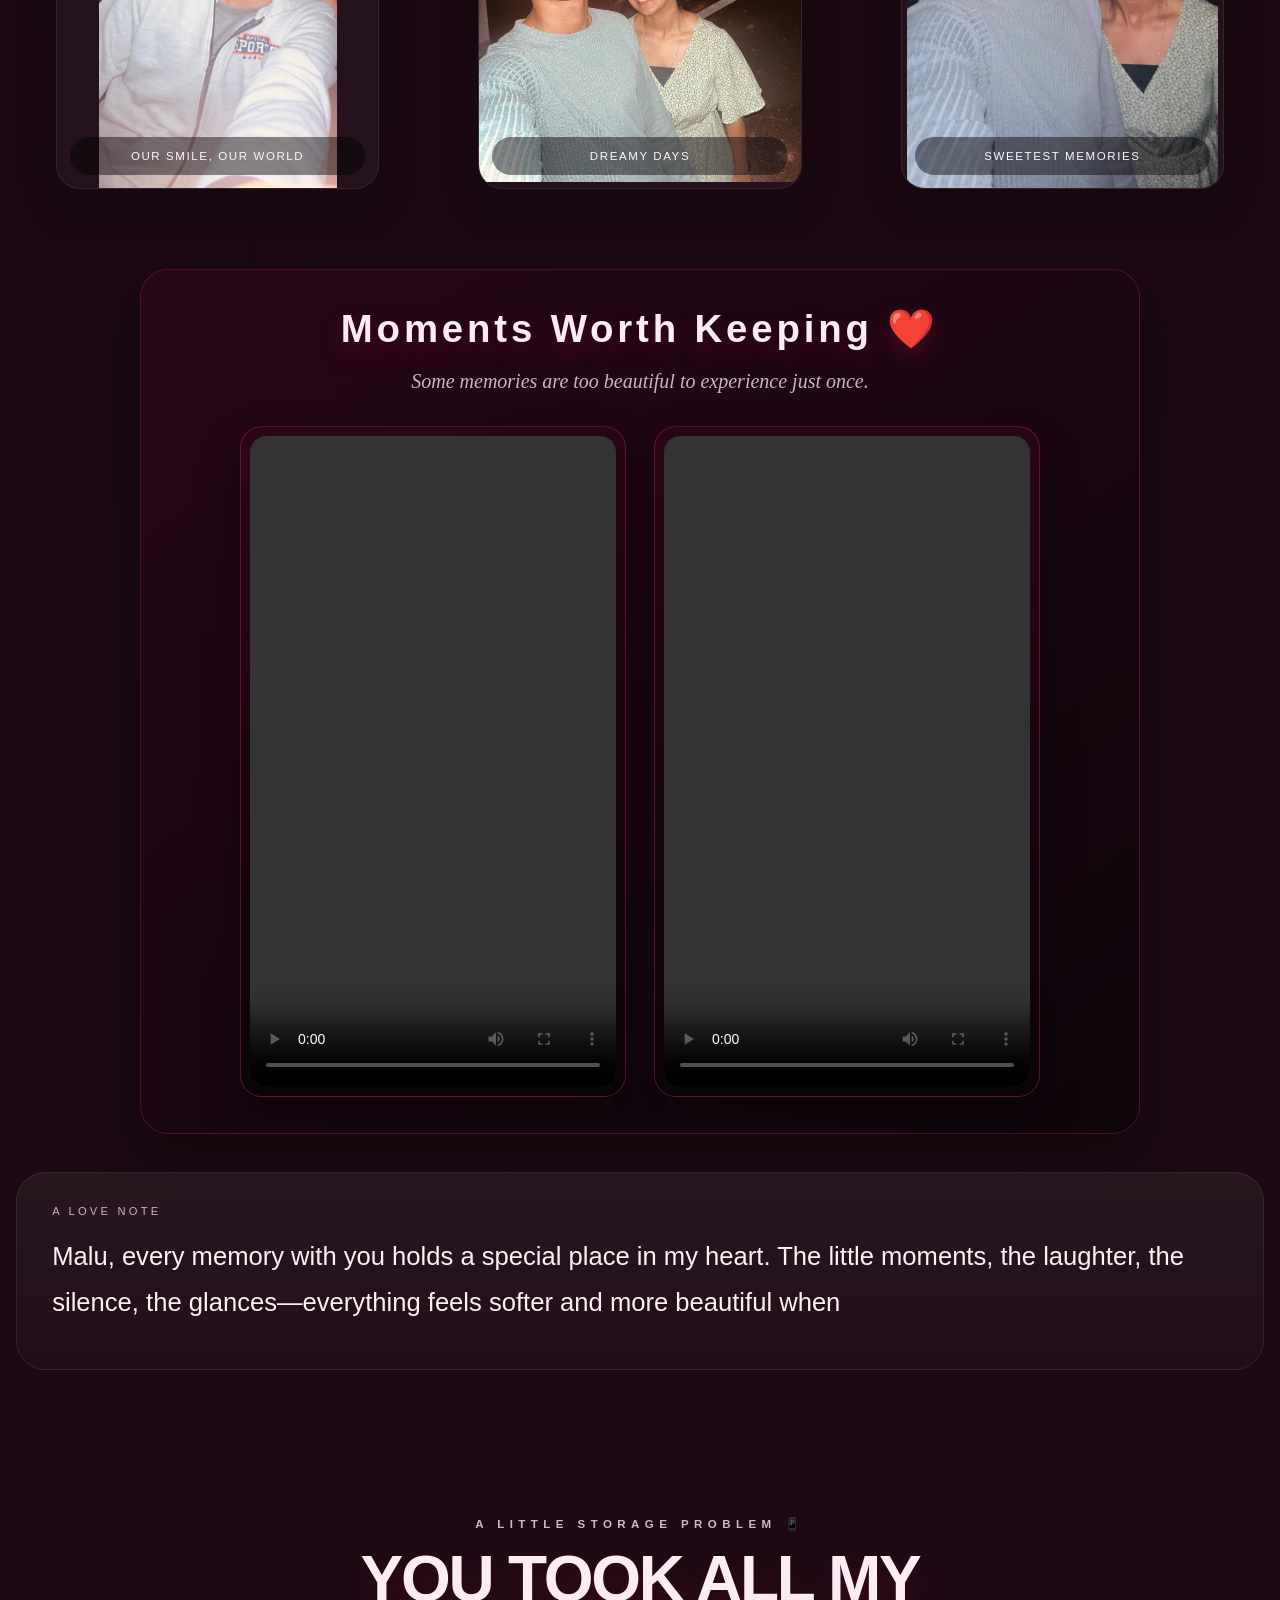
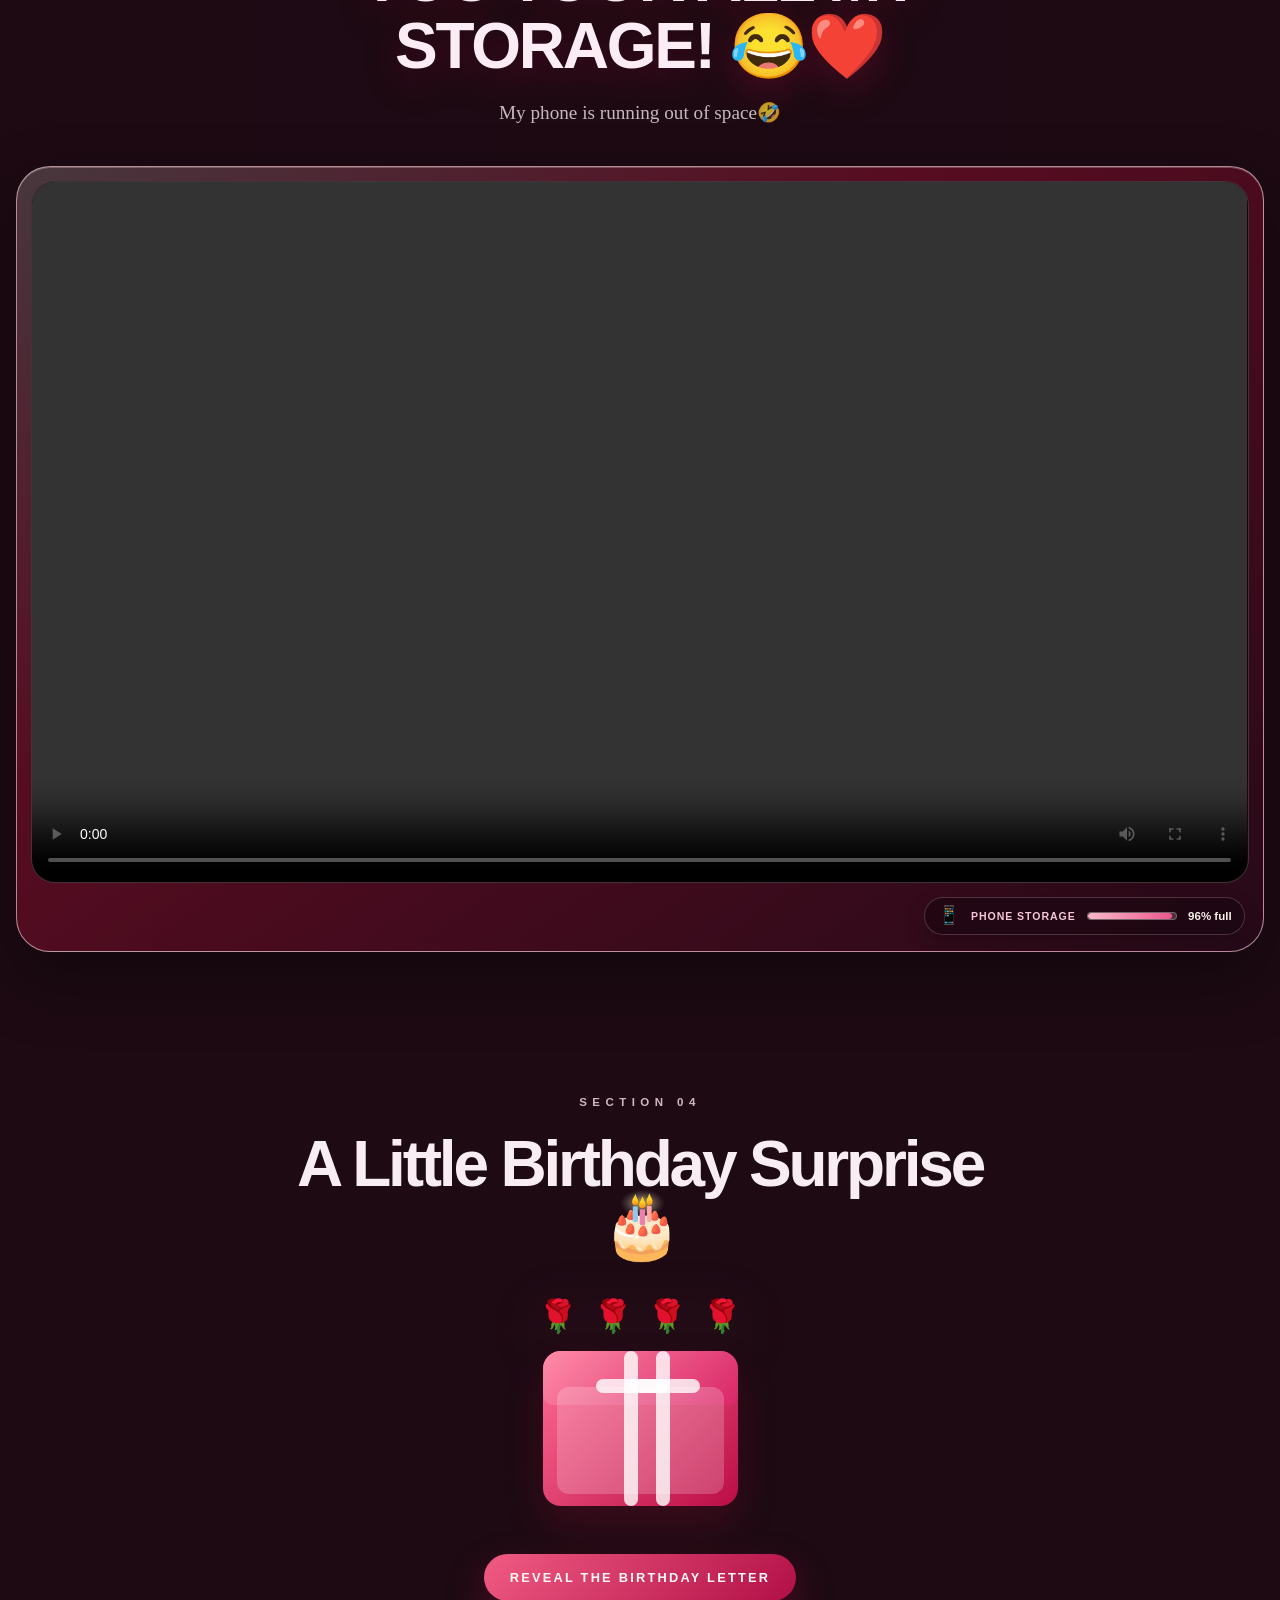
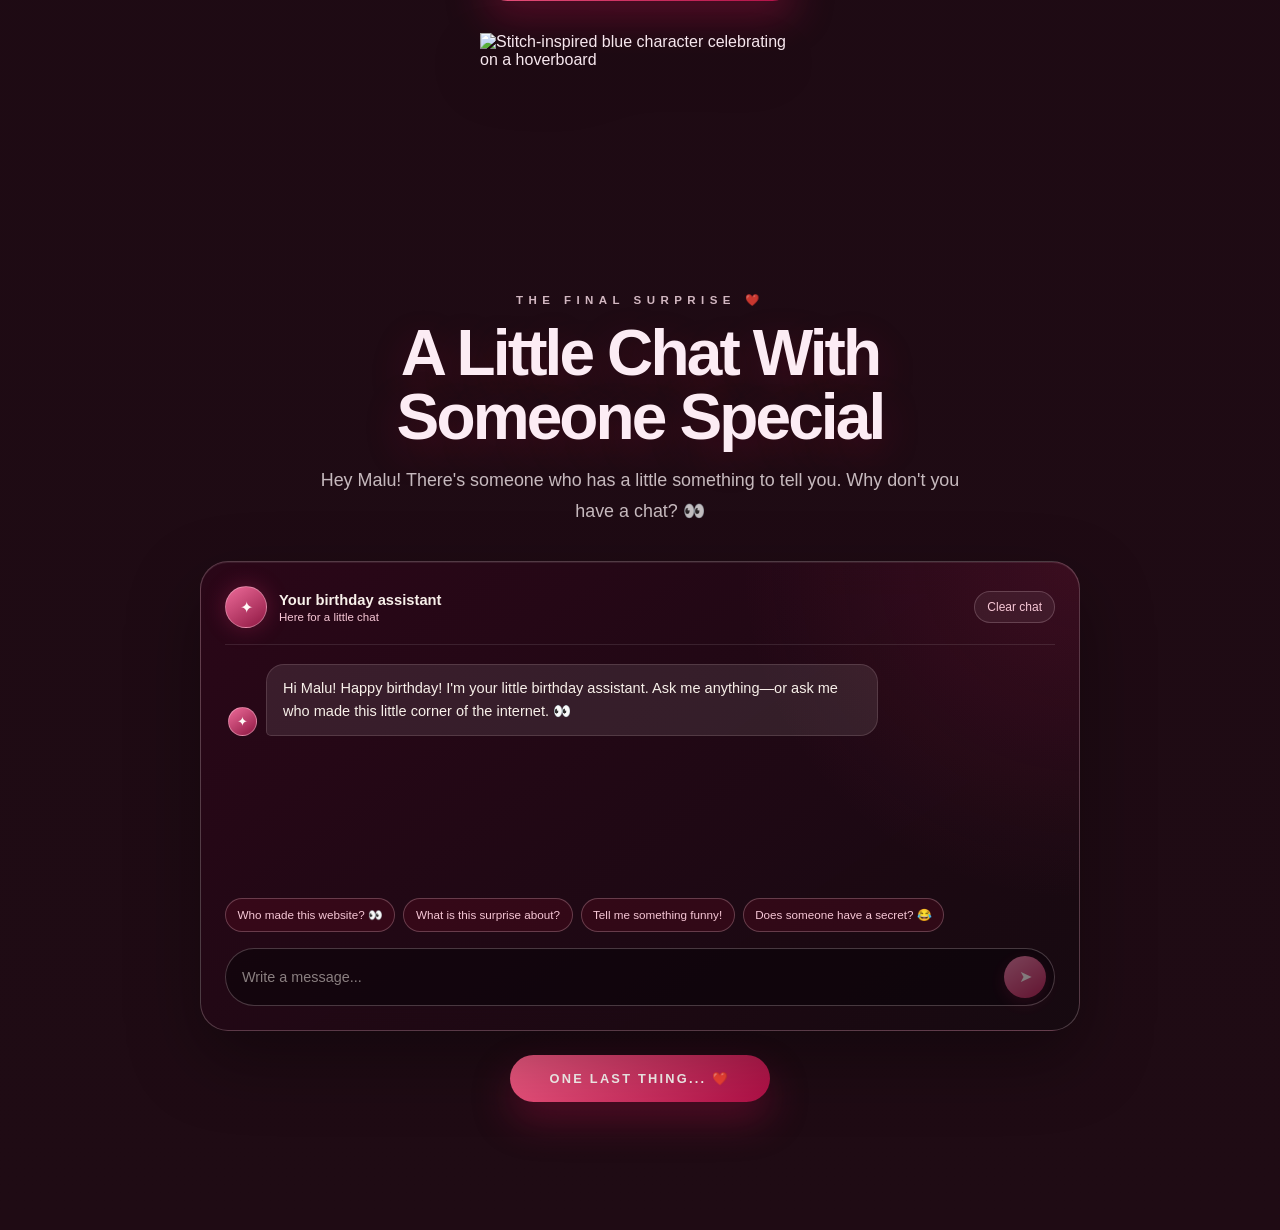
==== commit 084d4733: "Connect birthday chat to Render backend Co-authored-by: Copilot <223556219+Copilot@users.noreply.git" ====
--- a/index.html
+++ b/index.html
@@ -9,8 +9,8 @@
       content="A cinematic, romantic birthday experience for Malu with a premium editorial design, storybook moments, and a heartfelt birthday finale."
     />
     <link rel="stylesheet" href="css/style.css?v=20261124-birthday-chat" />
-    <script src="js/chat-config.js?v=20261124-chat-config-fix" defer></script>
-    <script src="js/script.js?v=20261124-birthday-chat" defer></script>
+    <script src="js/chat-config.js?v=20261125-groq-chat" defer></script>
+    <script src="js/script.js?v=20261125-groq-chat" defer></script>
   </head>
   <body>
     <div id="loader" class="loader" aria-live="polite">
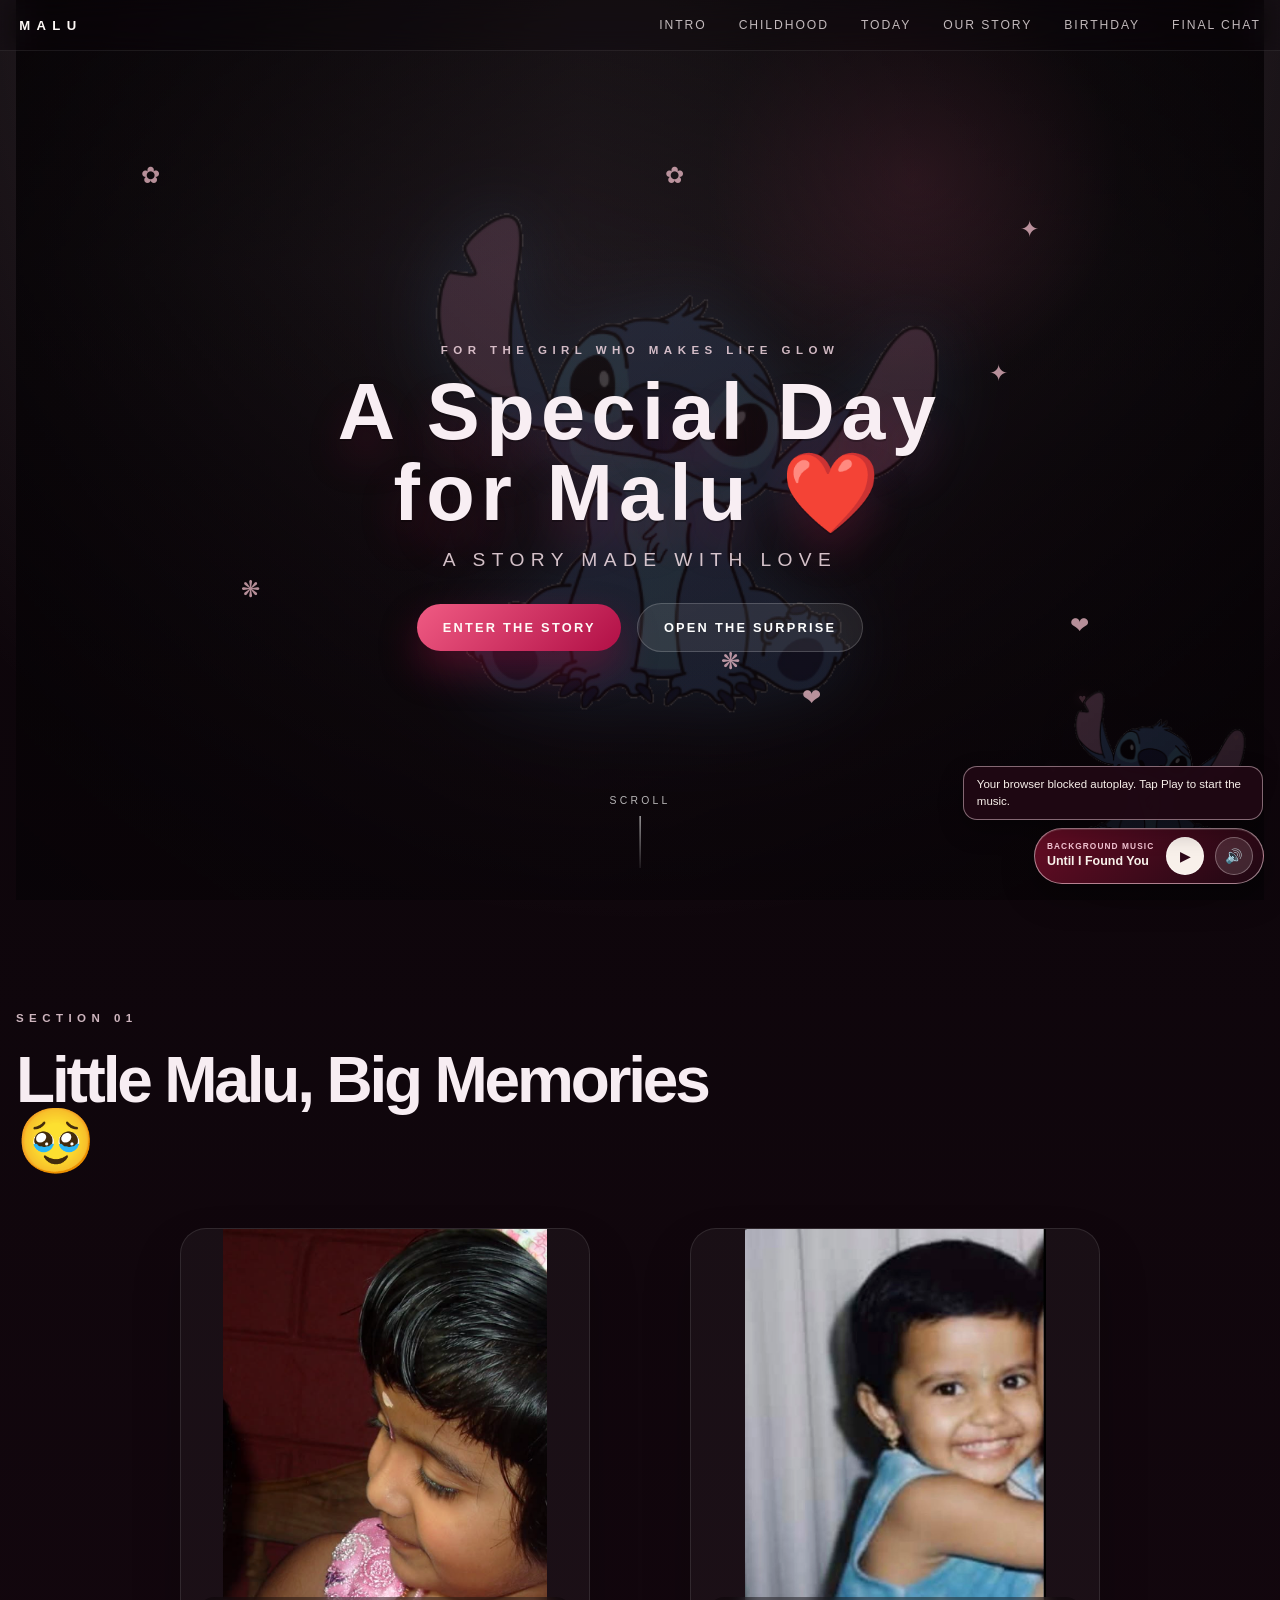
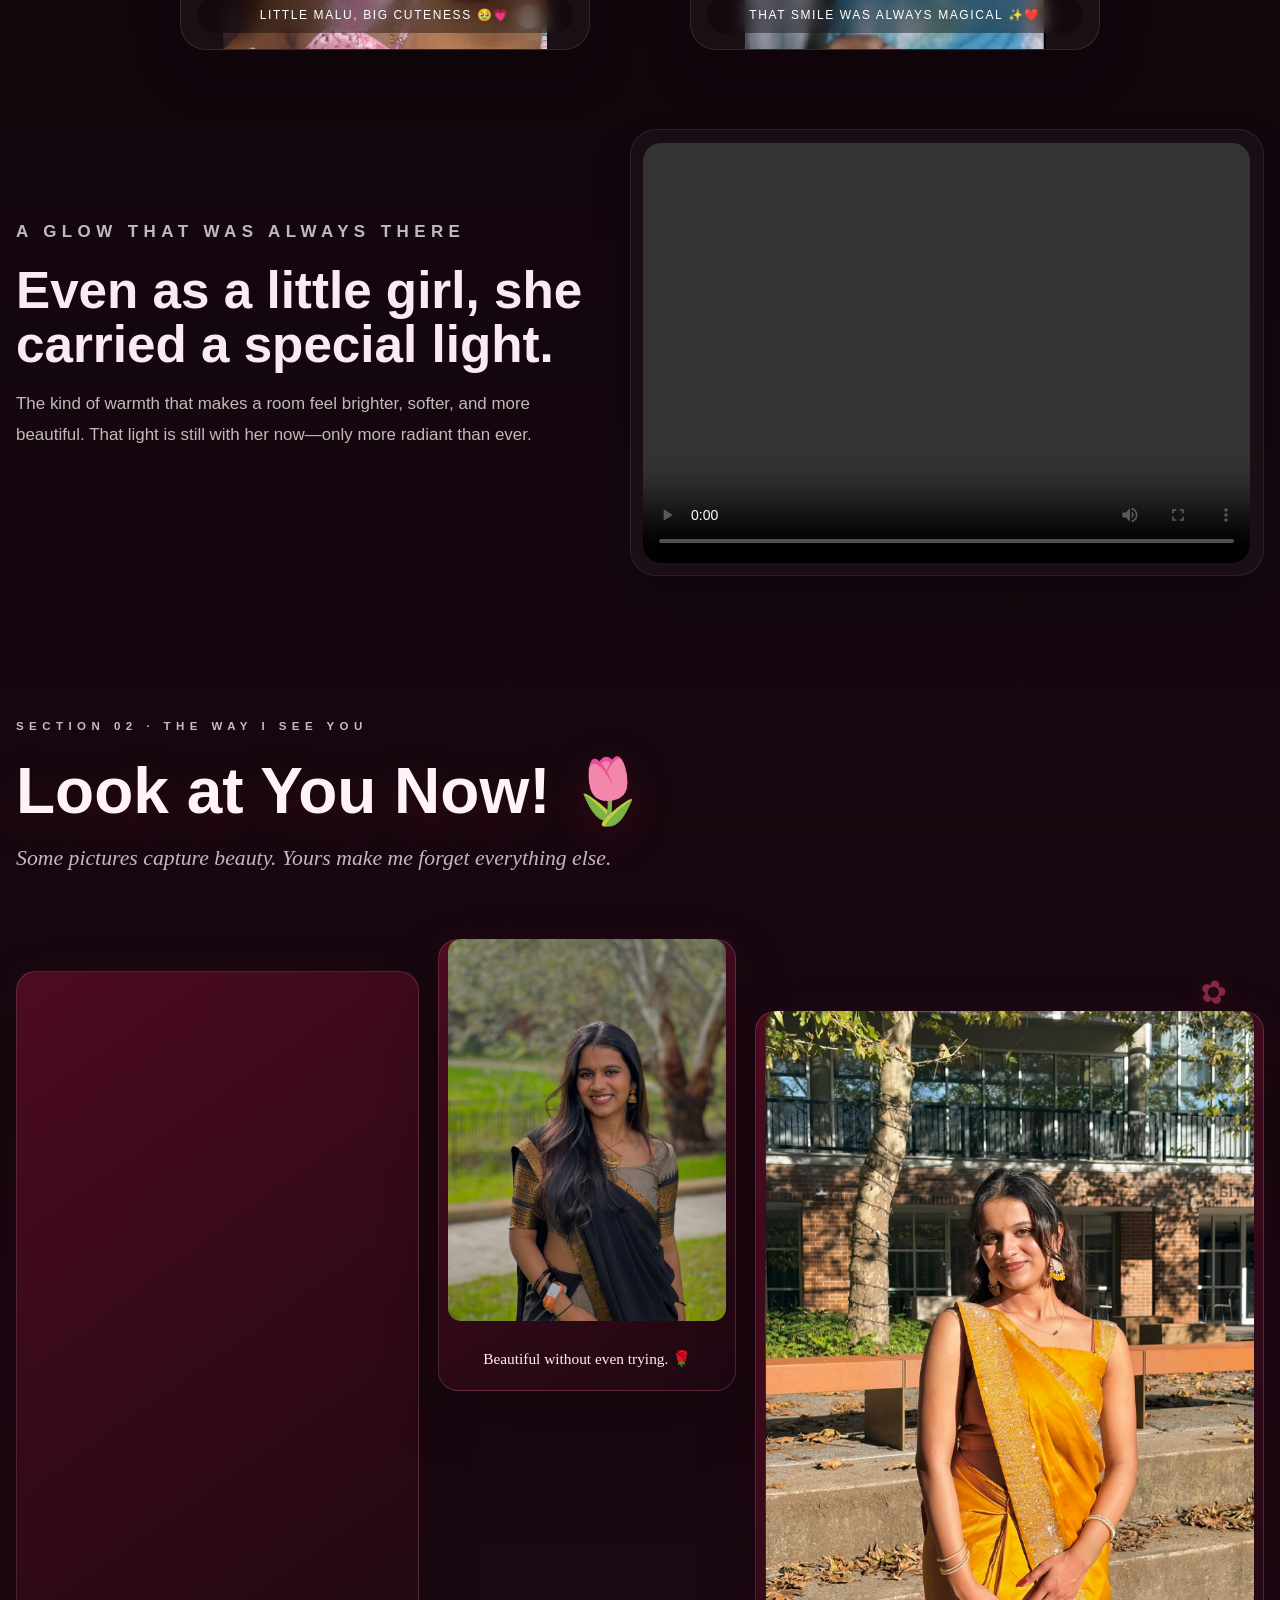
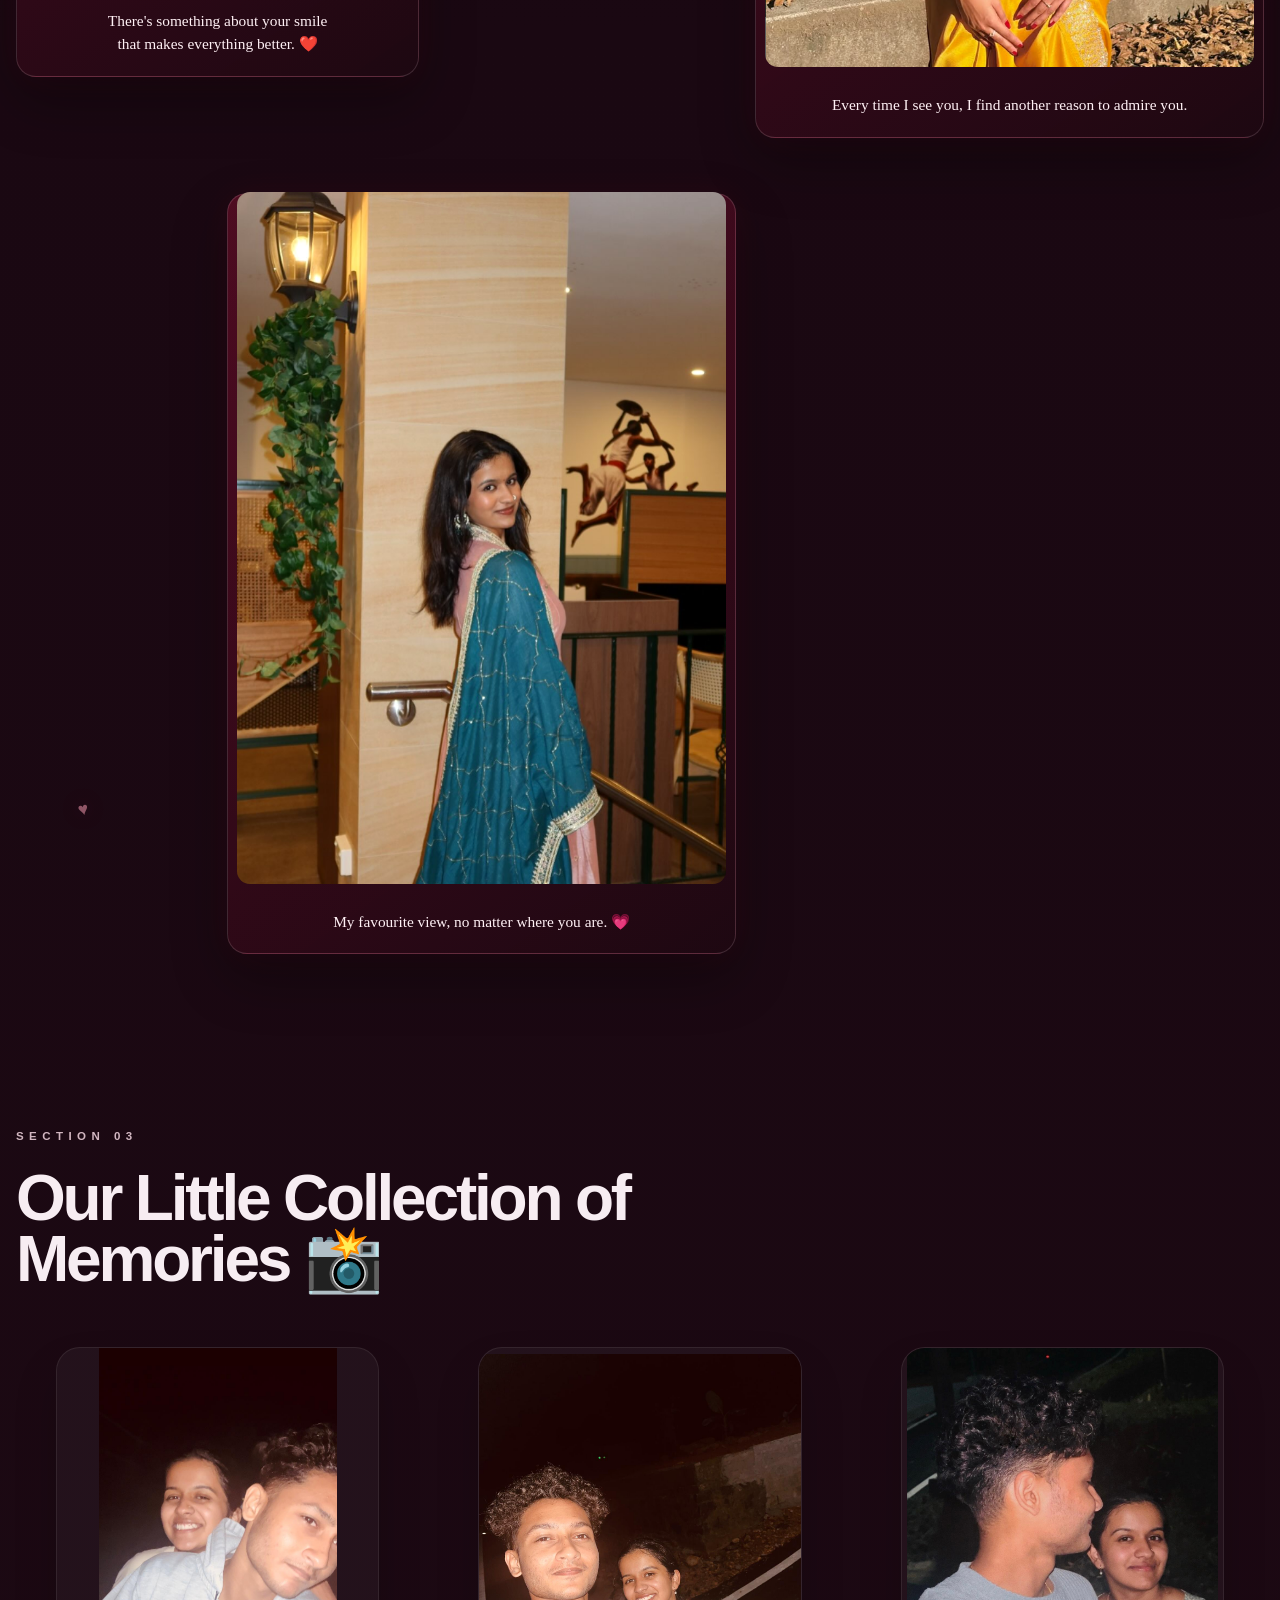
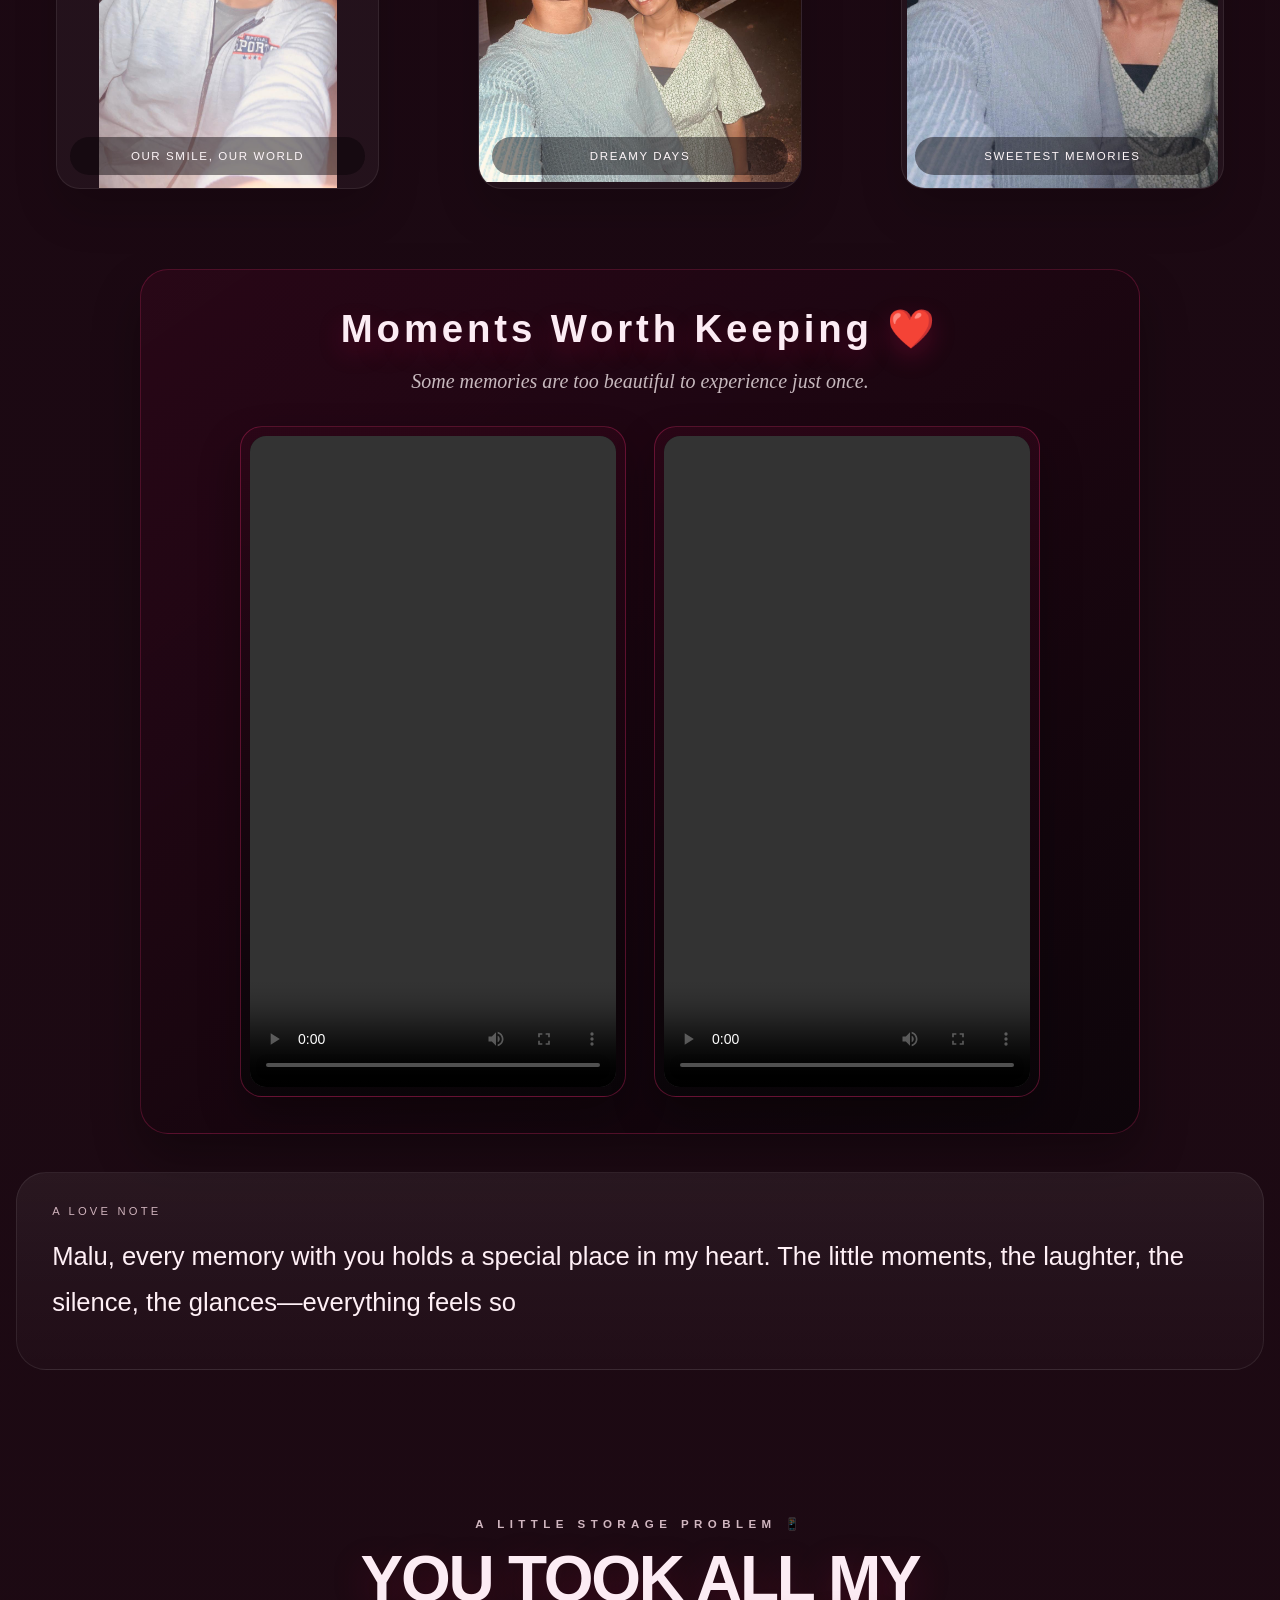
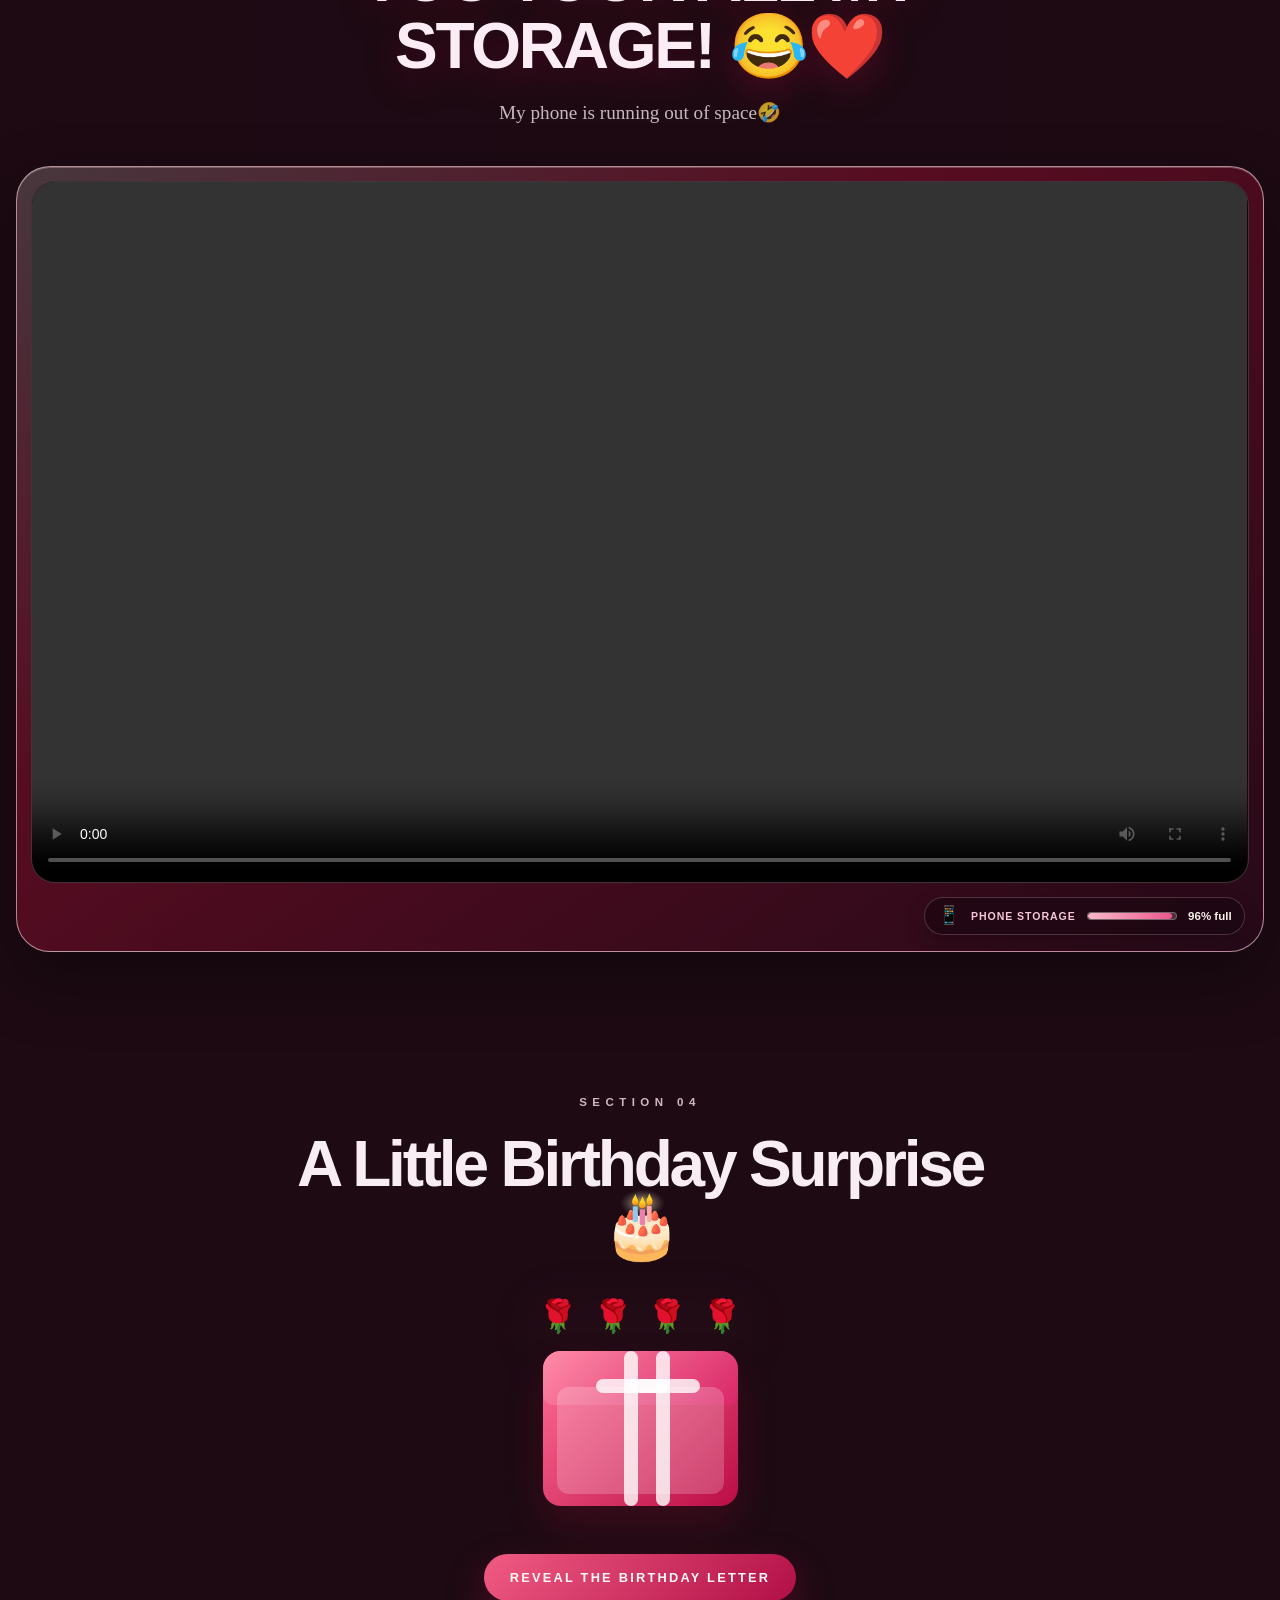
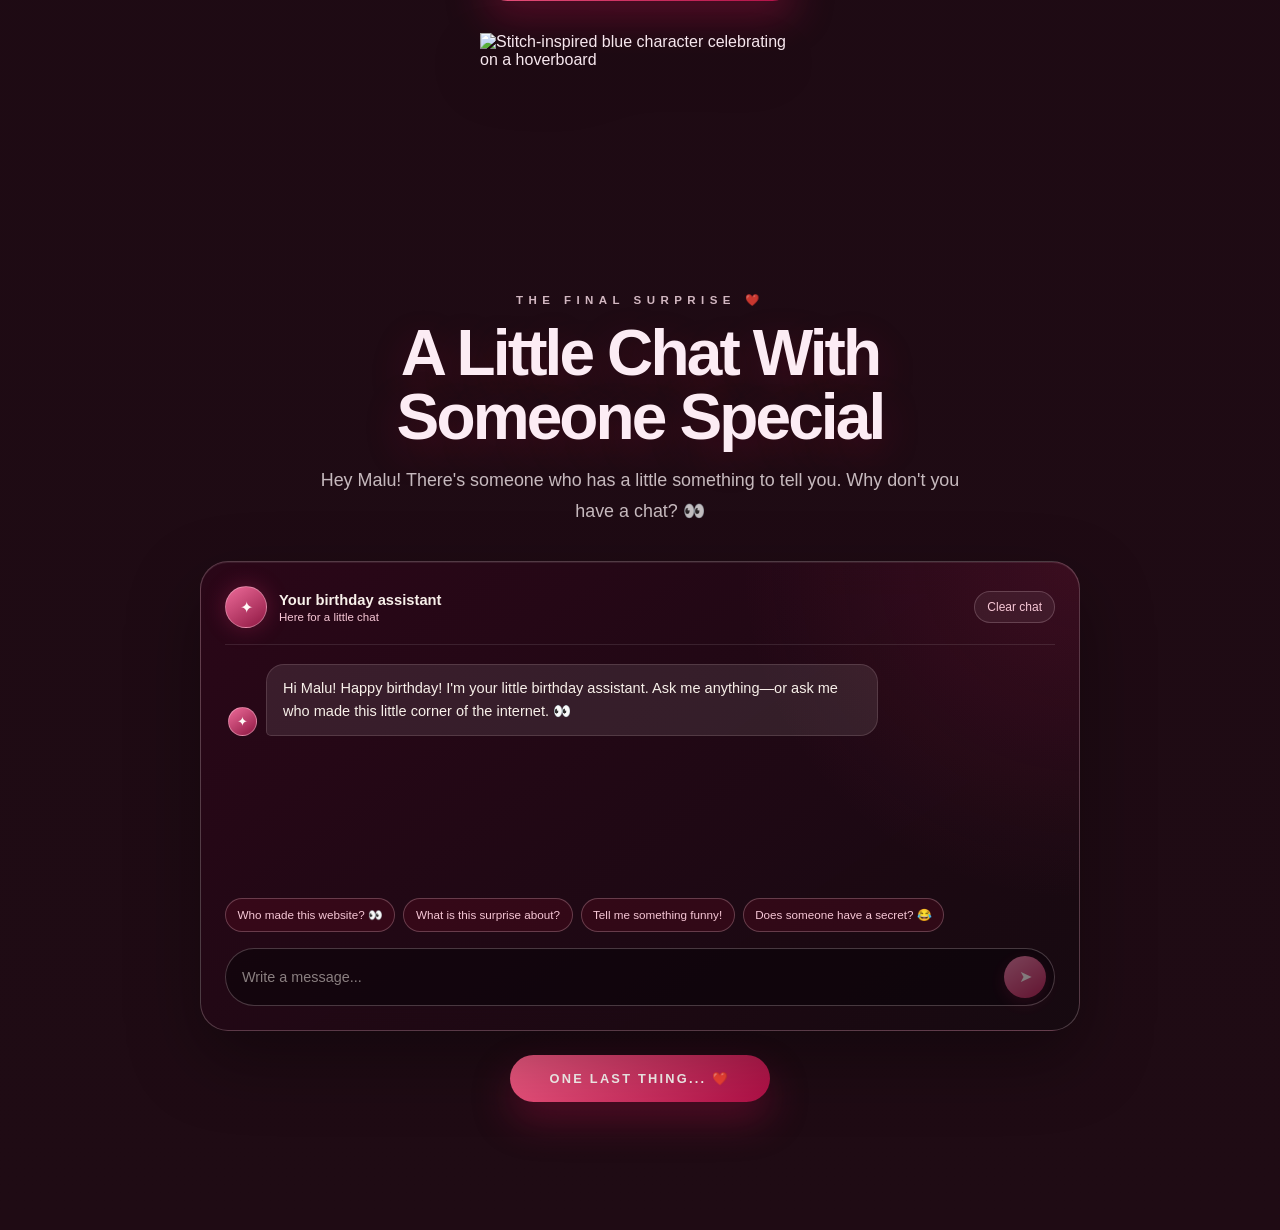
==== commit 3153ea23: "Handle stale chatbot config on mobile Co-authored-by: Copilot <223556219+Copilot@users.noreply.githu" ====
--- a/index.html
+++ b/index.html
@@ -9,8 +9,8 @@
       content="A cinematic, romantic birthday experience for Malu with a premium editorial design, storybook moments, and a heartfelt birthday finale."
     />
     <link rel="stylesheet" href="css/style.css?v=20261124-birthday-chat" />
-    <script src="js/chat-config.js?v=20261125-groq-chat" defer></script>
-    <script src="js/script.js?v=20261125-groq-chat" defer></script>
+    <script src="js/chat-config.js?v=20261125-mobile-chat-fallback" defer></script>
+    <script src="js/script.js?v=20261125-mobile-chat-fallback" defer></script>
   </head>
   <body>
     <div id="loader" class="loader" aria-live="polite">
